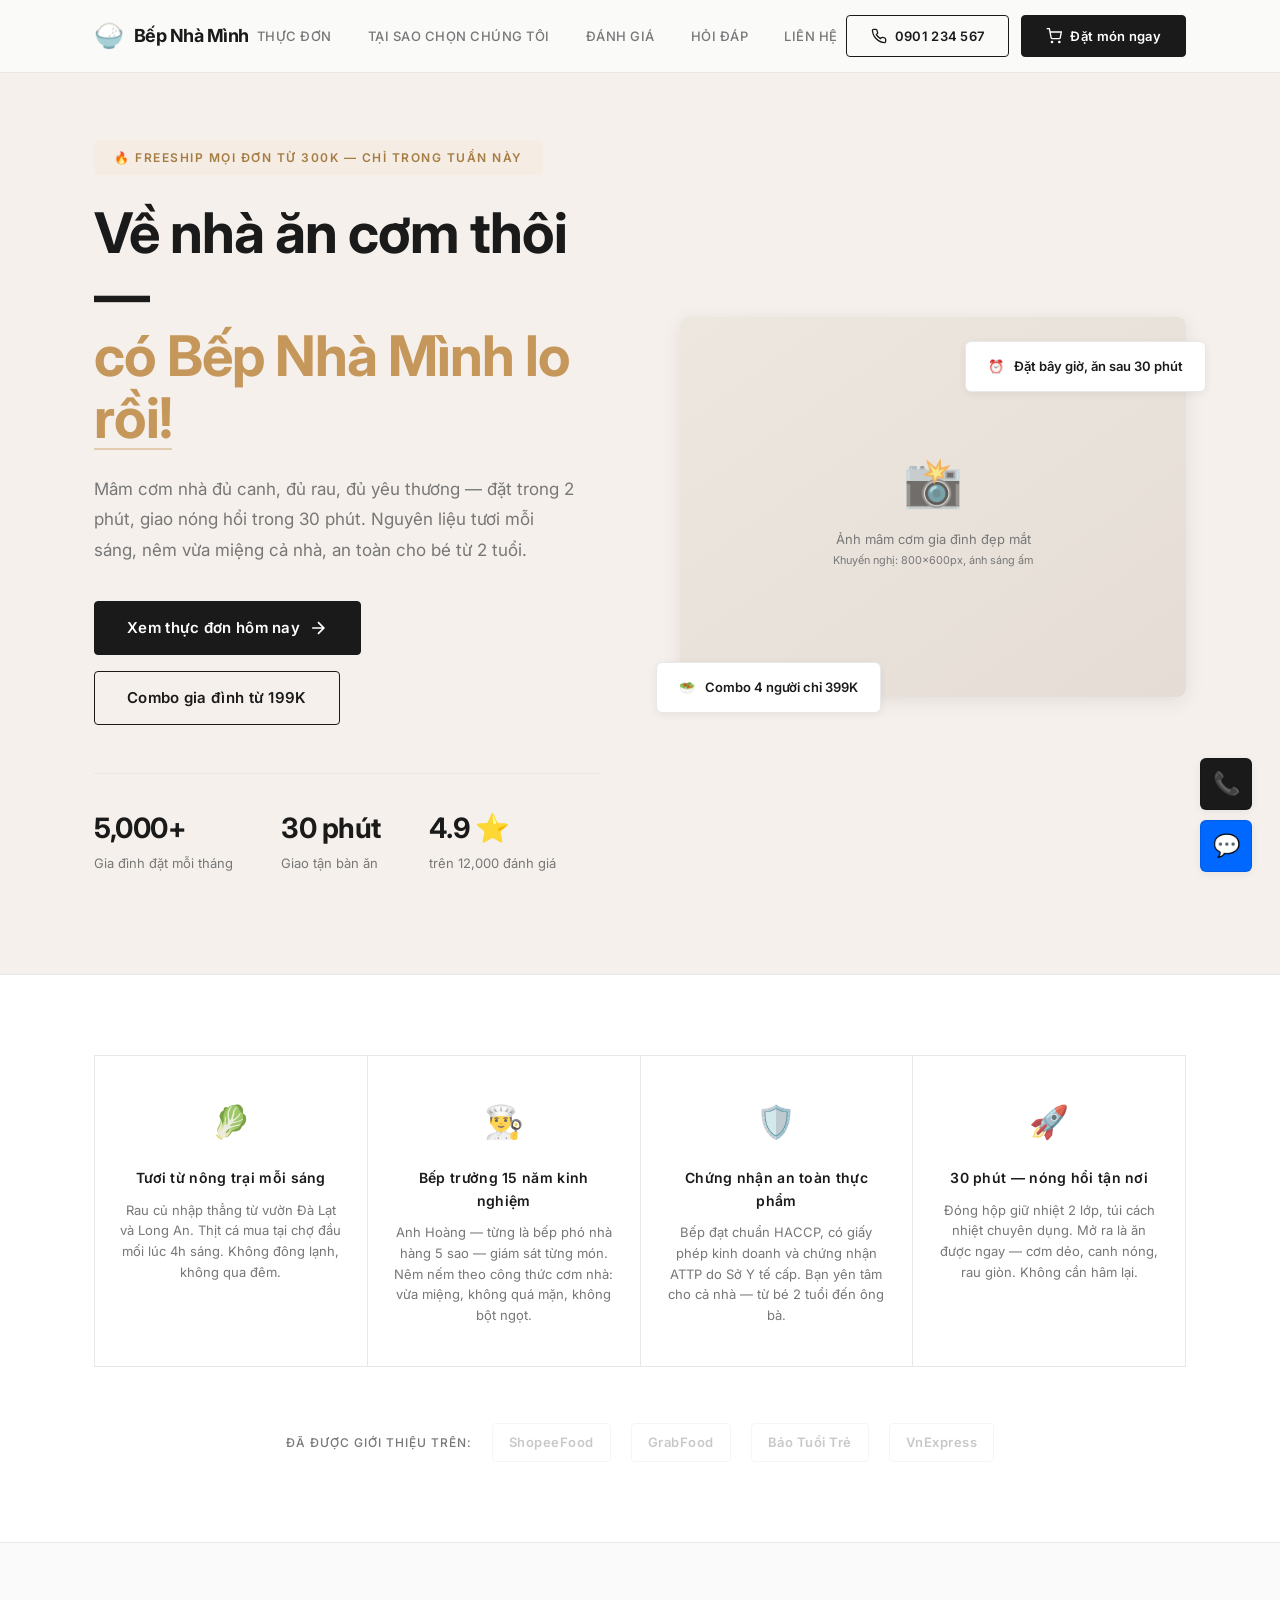
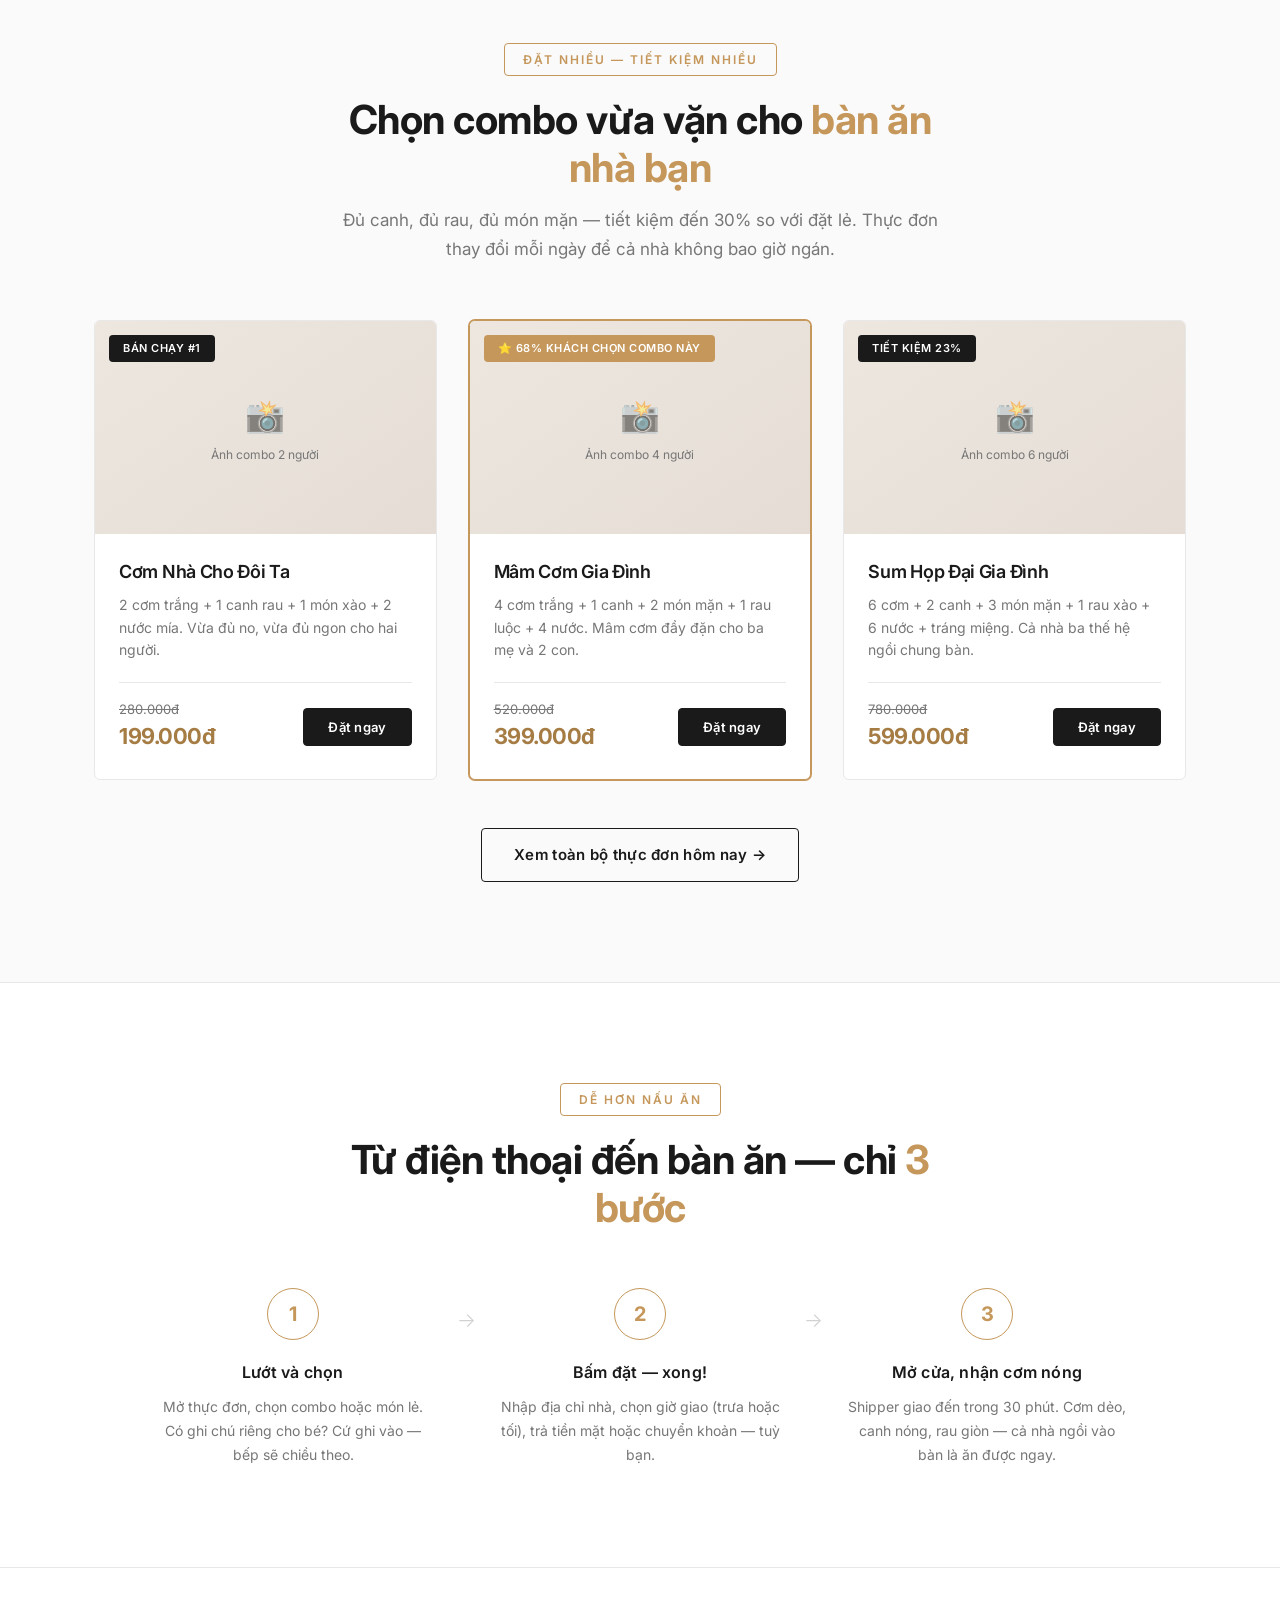
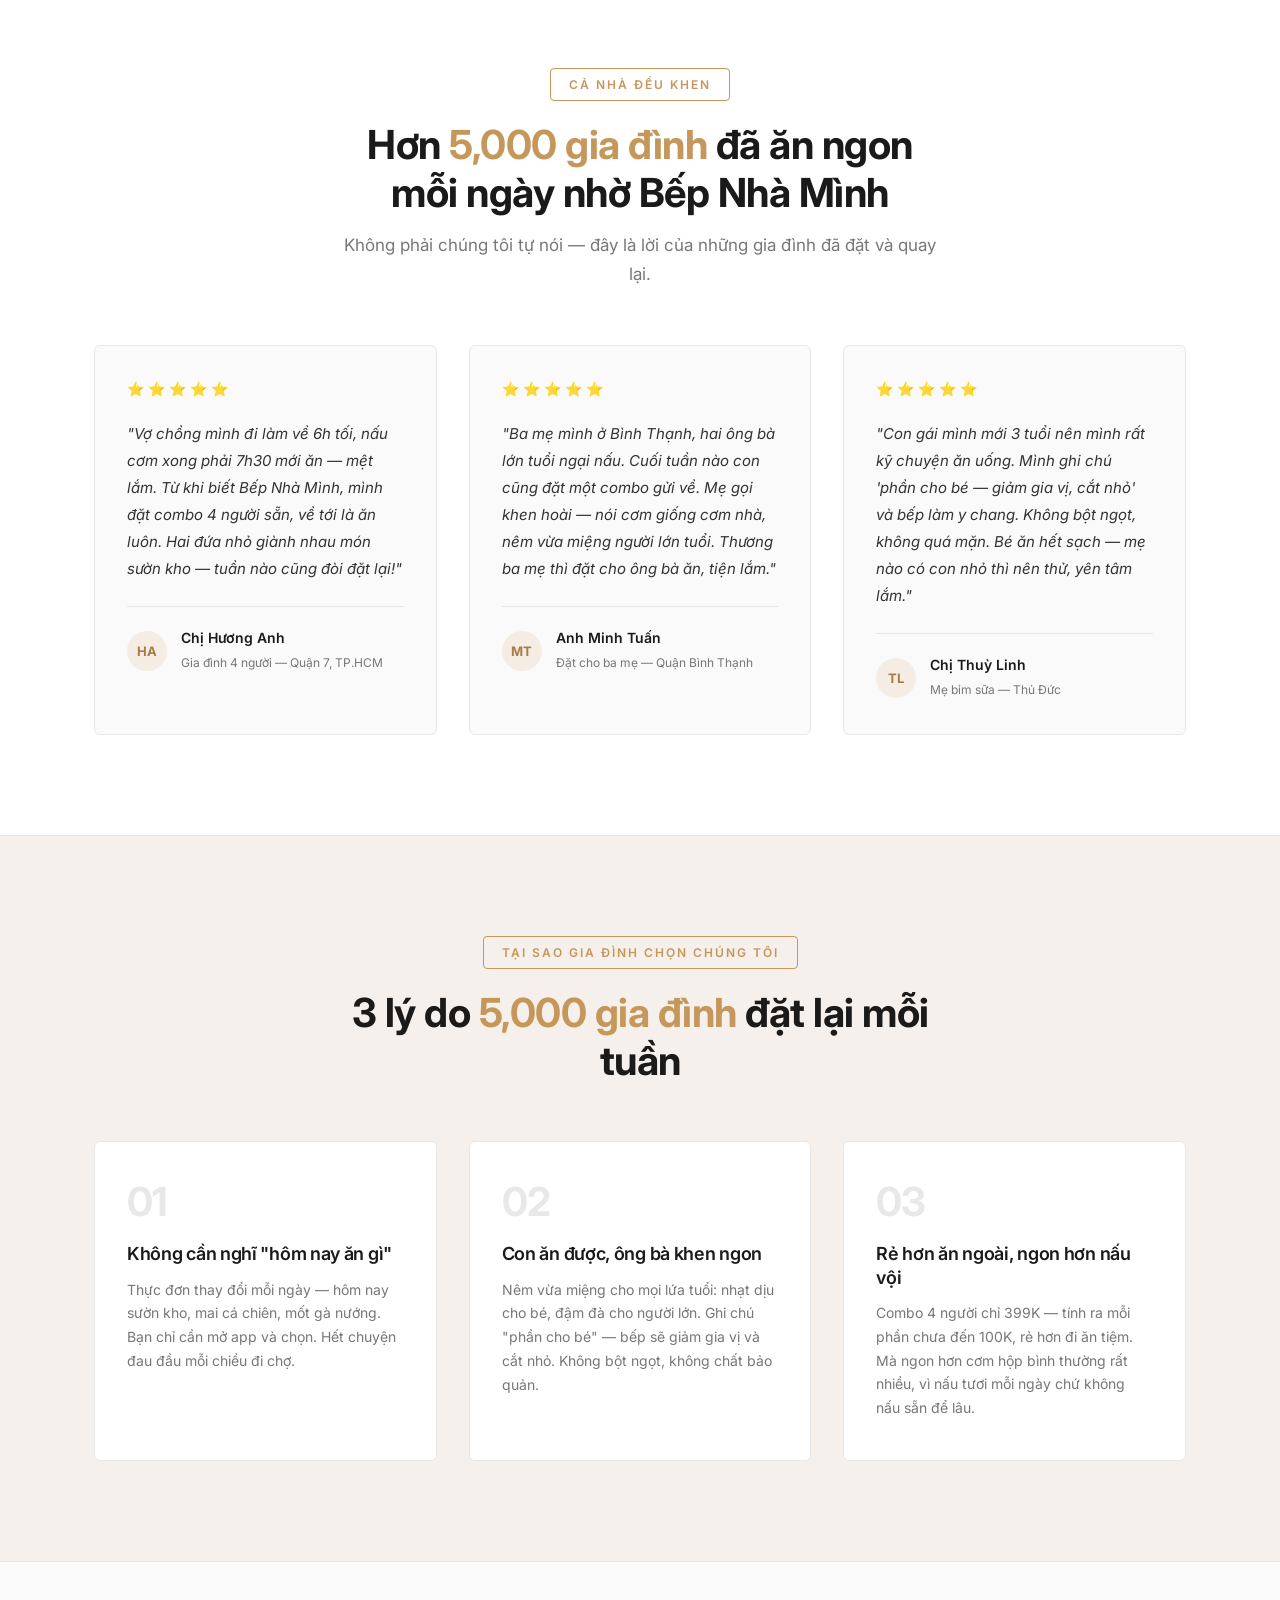
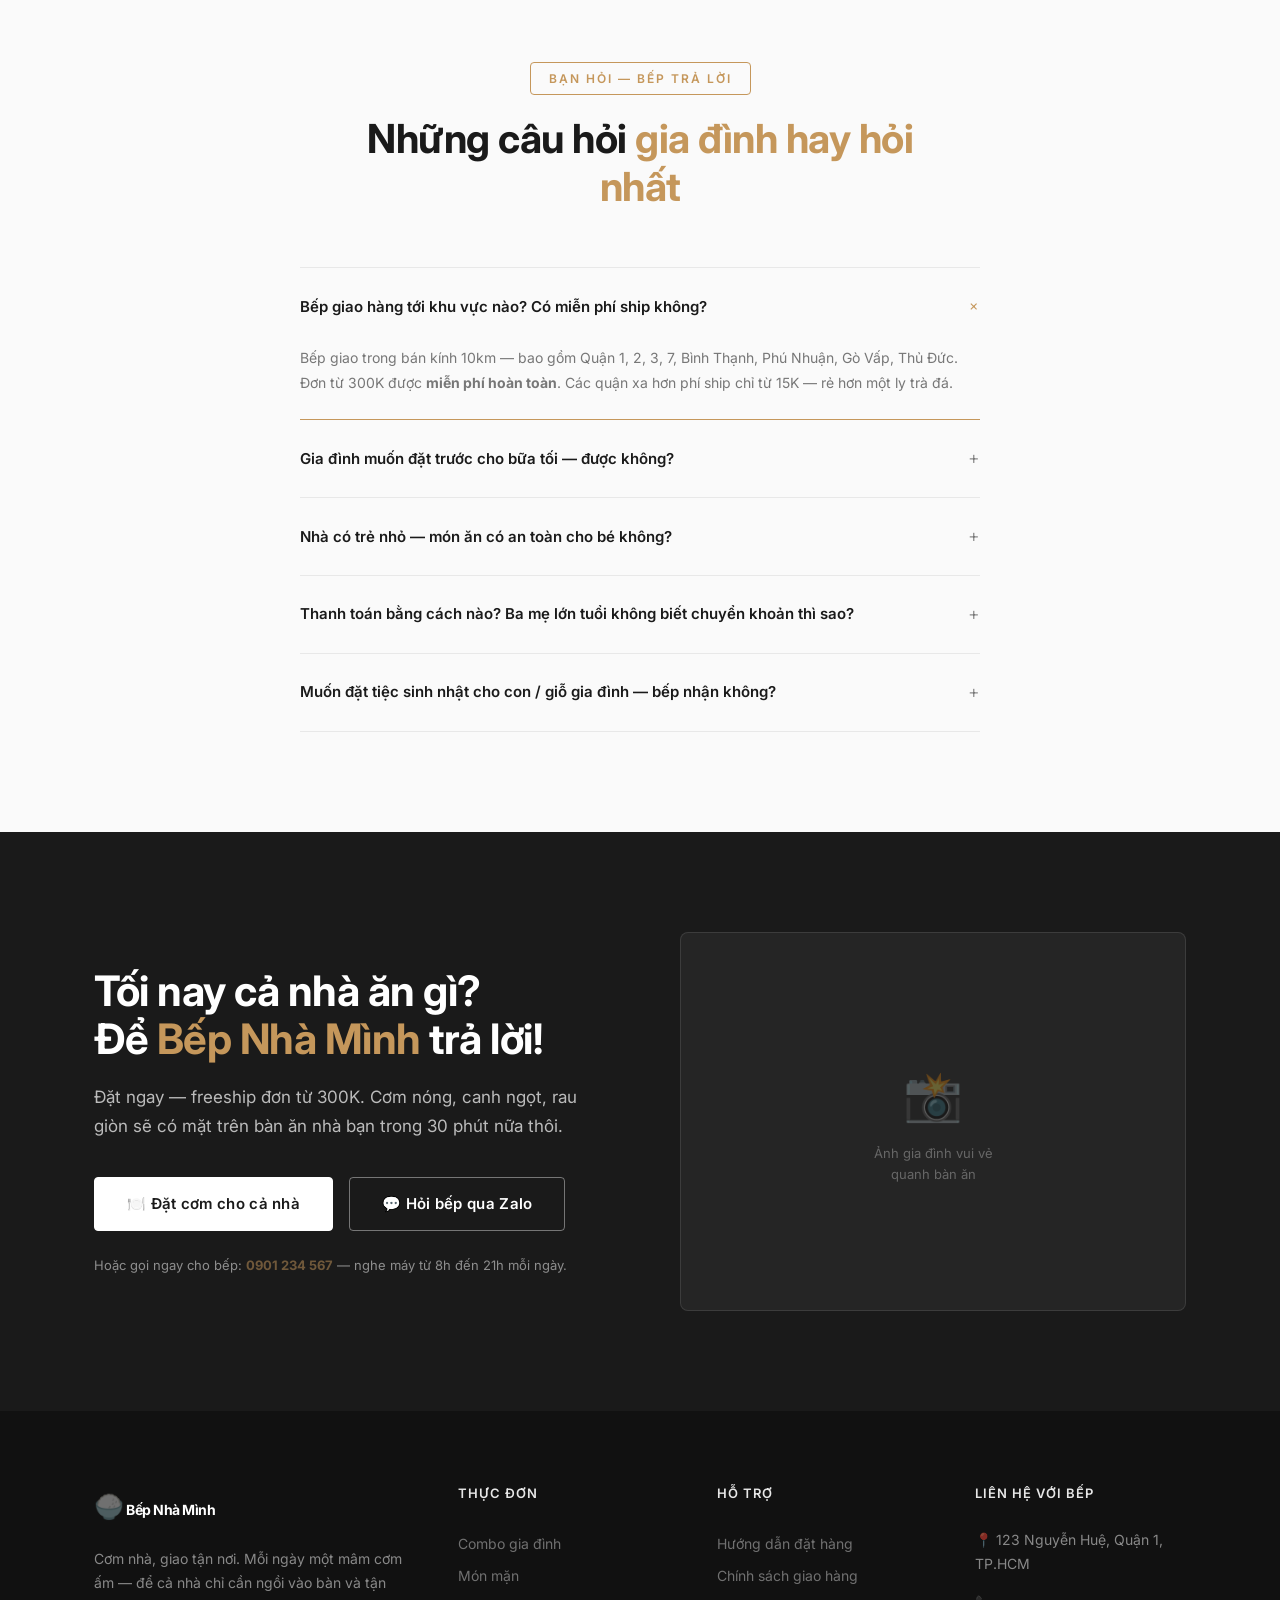
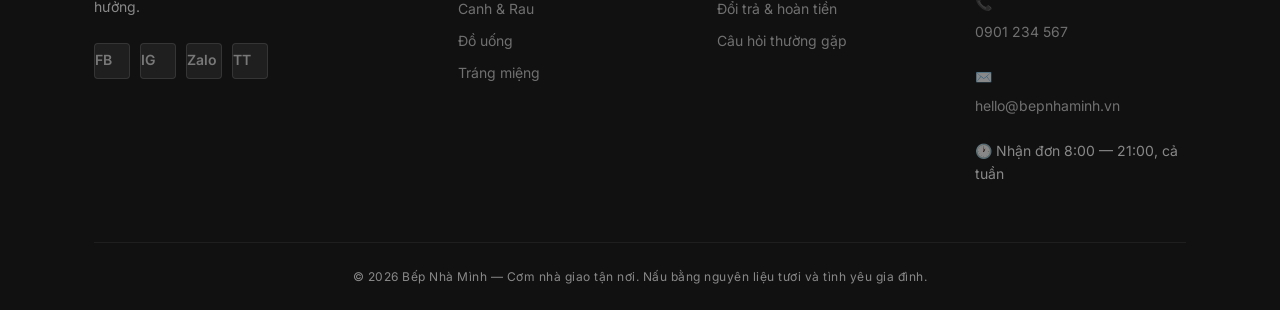
==== index.html @ 830a2b65 "Initial commit: Website Bếp Nhà Mình - Nhà hàng gia đình - Landing page (landing.html + landing.css)" ====
<!DOCTYPE html>
<html lang="vi">
<head>
    <meta charset="UTF-8">
    <meta name="viewport" content="width=device-width, initial-scale=1.0">
    <title>Bếp Nhà Mình — Cơm nhà, giao tận nơi. Ngon từ bếp, ấm đến bàn ăn.</title>
    <meta name="description" content="Đặt cơm gia đình online — giao nóng hổi trong 30 phút. Nguyên liệu tươi mỗi ngày, nêm vừa miệng, an toàn cho trẻ nhỏ. Combo gia đình từ 199K.">
    <link rel="preconnect" href="https://fonts.googleapis.com">
    <link rel="preconnect" href="https://fonts.gstatic.com" crossorigin>
    <link href="https://fonts.googleapis.com/css2?family=Inter:wght@300;400;500;600;700&display=swap" rel="stylesheet">
    <link rel="stylesheet" href="styles.css">
</head>
<body>

<!-- ========== HEADER ========== -->
<header class="header" id="header">
    <div class="container header__inner">
        <a href="#" class="logo">
            <span class="logo__icon">🍚</span>
            <span class="logo__text">Bếp Nhà Mình</span>
        </a>
        <nav class="nav" id="nav">
            <a href="#menu" class="nav__link">Thực đơn</a>
            <a href="#why-us" class="nav__link">Tại sao chọn chúng tôi</a>
            <a href="#reviews" class="nav__link">Đánh giá</a>
            <a href="#faq" class="nav__link">Hỏi đáp</a>
            <a href="#contact" class="nav__link">Liên hệ</a>
        </nav>
        <div class="header__actions">
            <a href="tel:0901234567" class="btn btn--outline btn--sm">
                <svg width="16" height="16" viewBox="0 0 24 24" fill="none" stroke="currentColor" stroke-width="2"><path d="M22 16.92v3a2 2 0 01-2.18 2 19.79 19.79 0 01-8.63-3.07 19.5 19.5 0 01-6-6 19.79 19.79 0 01-3.07-8.67A2 2 0 014.11 2h3a2 2 0 012 1.72c.127.96.361 1.903.7 2.81a2 2 0 01-.45 2.11L8.09 9.91a16 16 0 006 6l1.27-1.27a2 2 0 012.11-.45c.907.339 1.85.573 2.81.7A2 2 0 0122 16.92z"/></svg>
                0901 234 567
            </a>
            <a href="#order" class="btn btn--primary btn--sm">
                <svg width="16" height="16" viewBox="0 0 24 24" fill="none" stroke="currentColor" stroke-width="2"><circle cx="9" cy="21" r="1"/><circle cx="20" cy="21" r="1"/><path d="M1 1h4l2.68 13.39a2 2 0 002 1.61h9.72a2 2 0 002-1.61L23 6H6"/></svg>
                Đặt món ngay
            </a>
        </div>
        <button class="hamburger" id="hamburger" aria-label="Menu">
            <span></span><span></span><span></span>
        </button>
    </div>
</header>

<!-- ==========================================================
     PHẦN 1: HERO — TIÊU ĐỀ MẠNH + TIÊU ĐỀ PHỤ + CTA

     MỤC ĐÍCH: Gây ấn tượng trong 3 giây đầu tiên.
     Khách phải hiểu ngay: "Đây là gì? Cho ai? Tại sao nên quan tâm?"

     TIÊU ĐỀ CHÍNH: Chạm cảm xúc — gợi nhớ bữa cơm nhà, tình cảm gia đình.
     Không dùng từ chung chung như "chất lượng cao" hay "uy tín".

     TIÊU ĐỀ PHỤ: Giải thích ngắn gọn 3 lợi ích cốt lõi — nhanh, tươi, an toàn.
     Dùng con số cụ thể (2 phút, 30 phút) thay vì nói "nhanh chóng".

     NÚT CTA: Hành động rõ ràng, không mơ hồ. "Xem thực đơn hôm nay"
     thay vì "Tìm hiểu thêm". Nút phụ cho ai muốn tiết kiệm ngay.

     SOCIAL PROOF: 3 con số ấn tượng ngay dưới CTA — tạo tin tưởng
     ngay lập tức trước khi khách cuộn xuống.
     ========================================================== -->
<section class="hero" id="hero">
    <div class="container hero__inner">
        <div class="hero__content">

            <!-- Badge khuyến mãi — tạo urgency, thu hút mắt đầu tiên -->
            <span class="hero__badge">🔥 Freeship mọi đơn từ 300K — chỉ trong tuần này</span>

            <!-- TIÊU ĐỀ CHÍNH — Mạnh mẽ, cảm xúc, dễ nhớ -->
            <h1 class="hero__title">
                Về nhà ăn cơm thôi —<br>
                <span class="hero__highlight">có Bếp Nhà Mình lo rồi!</span>
            </h1>

            <!-- TIÊU ĐỀ PHỤ — Giải thích rõ: cho ai, lợi ích gì, nhanh cỡ nào -->
            <p class="hero__desc">
                Mâm cơm nhà đủ canh, đủ rau, đủ yêu thương — đặt trong 2 phút,
                giao nóng hổi trong 30 phút. Nguyên liệu tươi mỗi sáng,
                nêm vừa miệng cả nhà, an toàn cho bé từ 2 tuổi.
            </p>

            <!-- NÚT KÊU GỌI HÀNH ĐỘNG — Rõ ràng, cụ thể -->
            <div class="hero__actions">
                <a href="#menu" class="btn btn--primary btn--lg">
                    Xem thực đơn hôm nay
                    <svg width="20" height="20" viewBox="0 0 24 24" fill="none" stroke="currentColor" stroke-width="2"><path d="M5 12h14M12 5l7 7-7 7"/></svg>
                </a>
                <a href="#combo" class="btn btn--outline btn--lg">Combo gia đình từ 199K</a>
            </div>

            <!-- SOCIAL PROOF — Con số cụ thể tạo tin tưởng tức thì -->
            <div class="hero__stats">
                <div class="hero__stat">
                    <strong>5,000+</strong>
                    <span>Gia đình đặt mỗi tháng</span>
                </div>
                <div class="hero__stat">
                    <strong>30 phút</strong>
                    <span>Giao tận bàn ăn</span>
                </div>
                <div class="hero__stat">
                    <strong>4.9 ⭐</strong>
                    <span>trên 12,000 đánh giá</span>
                </div>
            </div>
        </div>
        <div class="hero__visual">
            <div class="hero__image-wrapper">
                <div class="hero__image-placeholder">
                    <span>📸</span>
                    <p>Ảnh mâm cơm gia đình đẹp mắt<br><small>Khuyến nghị: 800×600px, ánh sáng ấm</small></p>
                </div>
            </div>
            <div class="hero__float hero__float--1">
                <span>🥗</span> Combo 4 người chỉ 399K
            </div>
            <div class="hero__float hero__float--2">
                <span>⏰</span> Đặt bây giờ, ăn sau 30 phút
            </div>
        </div>
    </div>
</section>

<!-- ==========================================================
     PHẦN 2: UY TÍN — 4 LÝ DO TIN TƯỞNG

     MỤC ĐÍCH: Xoá bỏ lo ngại. Gia đình quan tâm nhất 4 điều:
     1) Có sạch không? (sức khoẻ con cái)
     2) Ai nấu? (tay nghề đầu bếp)
     3) Có giấy phép không? (pháp lý, chứng nhận)
     4) Giao có nhanh không? (tiện lợi thực tế)

     Mỗi điểm có: icon trực quan + tiêu đề 4-5 từ + mô tả 1 câu.
     Không dùng từ sáo rỗng ("hàng đầu", "tốt nhất").
     Thay bằng bằng chứng cụ thể ("từ nông trại", "15 năm", "HACCP").

     LOGO ĐỐI TÁC: Dù là placeholder, phần này rất quan trọng —
     cho thấy thương hiệu đã được xác nhận bởi bên thứ 3.
     ========================================================== -->
<section class="trust" id="why-us">
    <div class="container">
        <div class="trust__grid">
            <div class="trust__item">
                <div class="trust__icon">🥬</div>
                <h3>Tươi từ nông trại mỗi sáng</h3>
                <p>Rau củ nhập thẳng từ vườn Đà Lạt và Long An. Thịt cá mua tại chợ đầu mối lúc 4h sáng. Không đông lạnh, không qua đêm.</p>
            </div>
            <div class="trust__item">
                <div class="trust__icon">👨‍🍳</div>
                <h3>Bếp trưởng 15 năm kinh nghiệm</h3>
                <p>Anh Hoàng — từng là bếp phó nhà hàng 5 sao — giám sát từng món. Nêm nếm theo công thức cơm nhà: vừa miệng, không quá mặn, không bột ngọt.</p>
            </div>
            <div class="trust__item">
                <div class="trust__icon">🛡️</div>
                <h3>Chứng nhận an toàn thực phẩm</h3>
                <p>Bếp đạt chuẩn HACCP, có giấy phép kinh doanh và chứng nhận ATTP do Sở Y tế cấp. Bạn yên tâm cho cả nhà — từ bé 2 tuổi đến ông bà.</p>
            </div>
            <div class="trust__item">
                <div class="trust__icon">🚀</div>
                <h3>30 phút — nóng hổi tận nơi</h3>
                <p>Đóng hộp giữ nhiệt 2 lớp, túi cách nhiệt chuyên dụng. Mở ra là ăn được ngay — cơm dẻo, canh nóng, rau giòn. Không cần hâm lại.</p>
            </div>
        </div>
        <div class="trust__logos">
            <span class="trust__logo-label">Đã được giới thiệu trên:</span>
            <div class="trust__logo-list">
                <div class="trust__logo-item">ShopeeFood</div>
                <div class="trust__logo-item">GrabFood</div>
                <div class="trust__logo-item">Báo Tuổi Trẻ</div>
                <div class="trust__logo-item">VnExpress</div>
            </div>
        </div>
    </div>
</section>

<!-- ==========================================================
     PHẦN 3: DỊCH VỤ — COMBO GIA ĐÌNH NỔI BẬT

     MỤC ĐÍCH: Đây là phần bán hàng chính. Hiển thị 3 combo
     theo kích thước gia đình (2, 4, 6 người).

     CHIẾN THUẬT GIÁ:
     - Hiển thị giá gốc gạch ngang → giá sale → khách thấy tiết kiệm
     - Combo 4 người đánh dấu "Phổ biến nhất" + viền nổi bật → hiệu ứng
       anchoring, hướng khách chọn combo này (lợi nhuận tốt nhất)
     - Liệt kê rõ thành phần: "4 cơm + 1 canh + 2 món mặn + 1 rau"
       → khách biết mình nhận gì, không sợ bị ít

     NÚT "ĐẶT NGAY" trên mỗi card → giảm ma sát chuyển đổi
     ========================================================== -->
<section class="services" id="menu">
    <div class="container">
        <div class="section-header">
            <span class="section-tag">Đặt nhiều — tiết kiệm nhiều</span>
            <h2 class="section-title">Chọn combo vừa vặn cho <span class="text-accent">bàn ăn nhà bạn</span></h2>
            <p class="section-desc">Đủ canh, đủ rau, đủ món mặn — tiết kiệm đến 30% so với đặt lẻ. Thực đơn thay đổi mỗi ngày để cả nhà không bao giờ ngán.</p>
        </div>
        <div class="services__grid">

            <!-- COMBO 2 NGƯỜI — cho vợ chồng trẻ, cặp đôi -->
            <div class="service-card">
                <div class="service-card__badge">Bán chạy #1</div>
                <div class="service-card__image">
                    <span>📸</span>
                    <p>Ảnh combo 2 người</p>
                </div>
                <div class="service-card__body">
                    <h3>Cơm Nhà Cho Đôi Ta</h3>
                    <p>2 cơm trắng + 1 canh rau + 1 món xào + 2 nước mía. Vừa đủ no, vừa đủ ngon cho hai người.</p>
                    <div class="service-card__footer">
                        <div class="service-card__price">
                            <span class="price-old">280.000đ</span>
                            <span class="price-new">199.000đ</span>
                        </div>
                        <button class="btn btn--primary btn--sm">Đặt ngay</button>
                    </div>
                </div>
            </div>

            <!-- COMBO 4 NGƯỜI — sản phẩm chủ lực, featured -->
            <div class="service-card service-card--featured">
                <div class="service-card__badge service-card__badge--hot">⭐ 68% khách chọn combo này</div>
                <div class="service-card__image">
                    <span>📸</span>
                    <p>Ảnh combo 4 người</p>
                </div>
                <div class="service-card__body">
                    <h3>Mâm Cơm Gia Đình</h3>
                    <p>4 cơm trắng + 1 canh + 2 món mặn + 1 rau luộc + 4 nước. Mâm cơm đầy đặn cho ba mẹ và 2 con.</p>
                    <div class="service-card__footer">
                        <div class="service-card__price">
                            <span class="price-old">520.000đ</span>
                            <span class="price-new">399.000đ</span>
                        </div>
                        <button class="btn btn--primary btn--sm">Đặt ngay</button>
                    </div>
                </div>
            </div>

            <!-- COMBO 6 NGƯỜI — cho đại gia đình, sum họp -->
            <div class="service-card">
                <div class="service-card__badge">Tiết kiệm 23%</div>
                <div class="service-card__image">
                    <span>📸</span>
                    <p>Ảnh combo 6 người</p>
                </div>
                <div class="service-card__body">
                    <h3>Sum Họp Đại Gia Đình</h3>
                    <p>6 cơm + 2 canh + 3 món mặn + 1 rau xào + 6 nước + tráng miệng. Cả nhà ba thế hệ ngồi chung bàn.</p>
                    <div class="service-card__footer">
                        <div class="service-card__price">
                            <span class="price-old">780.000đ</span>
                            <span class="price-new">599.000đ</span>
                        </div>
                        <button class="btn btn--primary btn--sm">Đặt ngay</button>
                    </div>
                </div>
            </div>
        </div>
        <div class="services__cta">
            <a href="#" class="btn btn--outline btn--lg">Xem toàn bộ thực đơn hôm nay →</a>
        </div>
    </div>
</section>

<!-- ==========================================================
     PHẦN 4: QUY TRÌNH — 3 BƯỚC ĐẶT HÀNG

     MỤC ĐÍCH: Xoá rào cản "đặt online phức tạp lắm".
     Nhiều gia đình (đặc biệt ông bà) sợ đặt online.
     Phần này cho thấy chỉ cần 3 bước đơn giản.

     Ngôn ngữ đời thường: "Lướt và chọn", "Bấm đặt", "Mở cửa nhận".
     Không dùng thuật ngữ kỹ thuật.
     ========================================================== -->
<section class="process">
    <div class="container">
        <div class="section-header">
            <span class="section-tag">Dễ hơn nấu ăn</span>
            <h2 class="section-title">Từ điện thoại đến bàn ăn — chỉ <span class="text-accent">3 bước</span></h2>
        </div>
        <div class="process__grid">
            <div class="process__step">
                <div class="process__number">1</div>
                <h3>Lướt và chọn</h3>
                <p>Mở thực đơn, chọn combo hoặc món lẻ. Có ghi chú riêng cho bé? Cứ ghi vào — bếp sẽ chiều theo.</p>
            </div>
            <div class="process__arrow">→</div>
            <div class="process__step">
                <div class="process__number">2</div>
                <h3>Bấm đặt — xong!</h3>
                <p>Nhập địa chỉ nhà, chọn giờ giao (trưa hoặc tối), trả tiền mặt hoặc chuyển khoản — tuỳ bạn.</p>
            </div>
            <div class="process__arrow">→</div>
            <div class="process__step">
                <div class="process__number">3</div>
                <h3>Mở cửa, nhận cơm nóng</h3>
                <p>Shipper giao đến trong 30 phút. Cơm dẻo, canh nóng, rau giòn — cả nhà ngồi vào bàn là ăn được ngay.</p>
            </div>
        </div>
    </div>
</section>

<!-- ==========================================================
     PHẦN 5: ĐÁNH GIÁ KHÁCH HÀNG

     MỤC ĐÍCH: Bằng chứng xã hội — quan trọng bậc nhất với
     quyết định mua của gia đình Việt. "Người ta khen thì mình mới tin."

     3 REVIEW đại diện 3 KỊCH BẢN sử dụng khác nhau:
     1. Chị Hương Anh — mẹ bận rộn, đặt thường xuyên thay nấu cơm
        → Khách hàng mục tiêu #1, chứng minh sản phẩm đáng đặt lại
     2. Anh Minh Tuấn — con xa, đặt cơm gửi cho ba mẹ
        → Mở rộng use case: quà tặng gia đình, hiếu thảo
     3. Chị Thuỳ Linh — mẹ bỉm sữa, kỹ chuyện ăn cho con
        → Xoá lo ngại an toàn thực phẩm cho trẻ nhỏ

     Mỗi review ghi rõ: tên, mô tả ngắn, quận → tạo cảm giác
     người thật, gần gũi, cùng thành phố.
     ========================================================== -->
<section class="reviews" id="reviews">
    <div class="container">
        <div class="section-header">
            <span class="section-tag">Cả nhà đều khen</span>
            <h2 class="section-title">Hơn <span class="text-accent">5,000 gia đình</span> đã ăn ngon mỗi ngày nhờ Bếp Nhà Mình</h2>
            <p class="section-desc">Không phải chúng tôi tự nói — đây là lời của những gia đình đã đặt và quay lại.</p>
        </div>
        <div class="reviews__grid">

            <!-- Review 1: Mẹ bận rộn — đặt thường xuyên -->
            <div class="review-card">
                <div class="review-card__stars">⭐⭐⭐⭐⭐</div>
                <p class="review-card__text">
                    "Vợ chồng mình đi làm về 6h tối, nấu cơm xong phải 7h30 mới ăn — mệt lắm.
                    Từ khi biết Bếp Nhà Mình, mình đặt combo 4 người sẵn, về tới là ăn luôn.
                    Hai đứa nhỏ giành nhau món sườn kho — tuần nào cũng đòi đặt lại!"
                </p>
                <div class="review-card__author">
                    <div class="review-card__avatar">HA</div>
                    <div>
                        <strong>Chị Hương Anh</strong>
                        <span>Gia đình 4 người — Quận 7, TP.HCM</span>
                    </div>
                </div>
            </div>

            <!-- Review 2: Con xa — đặt cơm cho ba mẹ -->
            <div class="review-card">
                <div class="review-card__stars">⭐⭐⭐⭐⭐</div>
                <p class="review-card__text">
                    "Ba mẹ mình ở Bình Thạnh, hai ông bà lớn tuổi ngại nấu. Cuối tuần nào con cũng
                    đặt một combo gửi về. Mẹ gọi khen hoài — nói cơm giống cơm nhà,
                    nêm vừa miệng người lớn tuổi. Thương ba mẹ thì đặt cho ông bà ăn, tiện lắm."
                </p>
                <div class="review-card__author">
                    <div class="review-card__avatar">MT</div>
                    <div>
                        <strong>Anh Minh Tuấn</strong>
                        <span>Đặt cho ba mẹ — Quận Bình Thạnh</span>
                    </div>
                </div>
            </div>

            <!-- Review 3: Mẹ bỉm sữa — quan tâm an toàn cho bé -->
            <div class="review-card">
                <div class="review-card__stars">⭐⭐⭐⭐⭐</div>
                <p class="review-card__text">
                    "Con gái mình mới 3 tuổi nên mình rất kỹ chuyện ăn uống.
                    Mình ghi chú 'phần cho bé — giảm gia vị, cắt nhỏ' và bếp làm y chang.
                    Không bột ngọt, không quá mặn. Bé ăn hết sạch — mẹ nào có con nhỏ thì
                    nên thử, yên tâm lắm."
                </p>
                <div class="review-card__author">
                    <div class="review-card__avatar">TL</div>
                    <div>
                        <strong>Chị Thuỳ Linh</strong>
                        <span>Mẹ bỉm sữa — Thủ Đức</span>
                    </div>
                </div>
            </div>
        </div>
    </div>
</section>

<!-- ==========================================================
     PHẦN 6: 3 LỢI ÍCH CHÍNH — TỔNG KẾT GIÁ TRỊ

     MỤC ĐÍCH: Đến đây khách đã xem combo, đã đọc review.
     Phần này tổng kết lại 3 lý do chính nên đặt — dạng card lớn,
     dễ scan nhanh. Mỗi lợi ích trả lời 1 nỗi đau cụ thể:

     1. "Không phải nghĩ hôm nay ăn gì" → giải quyết stress chọn món
     2. "Con ăn được, ông bà khen ngon" → an toàn + vừa miệng mọi lứa tuổi
     3. "Rẻ hơn ăn ngoài, ngon hơn nấu vội" → so sánh giá trị
     ========================================================== -->
<section class="benefits" id="benefits">
    <div class="container">
        <div class="section-header">
            <span class="section-tag">Tại sao gia đình chọn chúng tôi</span>
            <h2 class="section-title">3 lý do <span class="text-accent">5,000 gia đình</span> đặt lại mỗi tuần</h2>
        </div>
        <div class="benefits__grid">
            <div class="benefit-card">
                <div class="benefit-card__number">01</div>
                <h3 class="benefit-card__title">Không cần nghĩ "hôm nay ăn gì"</h3>
                <p class="benefit-card__text">
                    Thực đơn thay đổi mỗi ngày — hôm nay sườn kho, mai cá chiên, mốt gà nướng.
                    Bạn chỉ cần mở app và chọn. Hết chuyện đau đầu mỗi chiều đi chợ.
                </p>
            </div>
            <div class="benefit-card">
                <div class="benefit-card__number">02</div>
                <h3 class="benefit-card__title">Con ăn được, ông bà khen ngon</h3>
                <p class="benefit-card__text">
                    Nêm vừa miệng cho mọi lứa tuổi: nhạt dịu cho bé, đậm đà cho người lớn.
                    Ghi chú "phần cho bé" — bếp sẽ giảm gia vị và cắt nhỏ. Không bột ngọt,
                    không chất bảo quản.
                </p>
            </div>
            <div class="benefit-card">
                <div class="benefit-card__number">03</div>
                <h3 class="benefit-card__title">Rẻ hơn ăn ngoài, ngon hơn nấu vội</h3>
                <p class="benefit-card__text">
                    Combo 4 người chỉ 399K — tính ra mỗi phần chưa đến 100K, rẻ hơn đi ăn tiệm.
                    Mà ngon hơn cơm hộp bình thường rất nhiều, vì nấu tươi mỗi ngày chứ không
                    nấu sẵn để lâu.
                </p>
            </div>
        </div>
    </div>
</section>

<!-- ==========================================================
     PHẦN 7: FAQ — CÂU HỎI THƯỜNG GẶP

     MỤC ĐÍCH: Xử lý phản đối cuối cùng trước khi khách bấm đặt.
     5 câu hỏi được chọn dựa trên nỗi lo thực tế của gia đình:

     1. "Giao ở đâu?" — rào cản #1, nếu không giao tới thì mất khách
     2. "Đặt trước được không?" — gia đình cần lên kế hoạch bữa ăn
     3. "An toàn cho trẻ nhỏ?" — mẹ hỏi nhiều nhất
     4. "Thanh toán sao?" — ông bà thích COD, vợ chồng trẻ thích MoMo
     5. "Đặt tiệc?" — mở rộng doanh thu: sinh nhật, giỗ, tân gia

     Trả lời ngắn gọn, thân thiện, có con số cụ thể.
     ========================================================== -->
<section class="faq" id="faq">
    <div class="container">
        <div class="section-header">
            <span class="section-tag">Bạn hỏi — Bếp trả lời</span>
            <h2 class="section-title">Những câu hỏi <span class="text-accent">gia đình hay hỏi nhất</span></h2>
        </div>
        <div class="faq__list">
            <details class="faq__item" open>
                <summary class="faq__question">
                    Bếp giao hàng tới khu vực nào? Có miễn phí ship không?
                    <span class="faq__icon">+</span>
                </summary>
                <div class="faq__answer">
                    <p>Bếp giao trong bán kính 10km — bao gồm Quận 1, 2, 3, 7, Bình Thạnh, Phú Nhuận, Gò Vấp, Thủ Đức. Đơn từ 300K được <strong>miễn phí hoàn toàn</strong>. Các quận xa hơn phí ship chỉ từ 15K — rẻ hơn một ly trà đá.</p>
                </div>
            </details>
            <details class="faq__item">
                <summary class="faq__question">
                    Gia đình muốn đặt trước cho bữa tối — được không?
                    <span class="faq__icon">+</span>
                </summary>
                <div class="faq__answer">
                    <p>Được luôn! Bạn chọn khung giờ muốn nhận: <strong>11h–13h</strong> cho bữa trưa, <strong>17h–19h</strong> cho bữa tối. Đặt trước 2 tiếng là bếp nấu đúng giờ, giao tươi nóng — không phải đồ nấu sẵn hâm lại.</p>
                </div>
            </details>
            <details class="faq__item">
                <summary class="faq__question">
                    Nhà có trẻ nhỏ — món ăn có an toàn cho bé không?
                    <span class="faq__icon">+</span>
                </summary>
                <div class="faq__answer">
                    <p>An toàn 100%! Bếp <strong>không dùng bột ngọt</strong>, nêm nhạt vừa phải. Khi đặt, bạn ghi chú "phần cho bé" — bếp sẽ giảm gia vị, cắt nhỏ thức ăn, tách riêng phần bé. Nhiều mẹ bỉm cho bé từ 2 tuổi ăn rồi và rất yên tâm.</p>
                </div>
            </details>
            <details class="faq__item">
                <summary class="faq__question">
                    Thanh toán bằng cách nào? Ba mẹ lớn tuổi không biết chuyển khoản thì sao?
                    <span class="faq__icon">+</span>
                </summary>
                <div class="faq__answer">
                    <p>Bếp hỗ trợ đủ kiểu: <strong>tiền mặt khi nhận</strong> (COD — ông bà thích cách này), chuyển khoản ngân hàng, ví MoMo, ZaloPay. Cách nào tiện thì dùng cách đó — không ép buộc gì cả.</p>
                </div>
            </details>
            <details class="faq__item">
                <summary class="faq__question">
                    Muốn đặt tiệc sinh nhật cho con / giỗ gia đình — bếp nhận không?
                    <span class="faq__icon">+</span>
                </summary>
                <div class="faq__answer">
                    <p>Nhận ạ! Bếp phục vụ tiệc gia đình từ <strong>10 người trở lên</strong> — sinh nhật, thôi nôi, giỗ, tân gia. Nhắn Zalo hoặc gọi hotline <strong>0901 234 567</strong> — bếp sẽ tư vấn menu riêng và báo giá trong 30 phút.</p>
                </div>
            </details>
        </div>
    </div>
</section>

<!-- ==========================================================
     PHẦN 8: CTA CUỐI TRANG — KÊU GỌI HÀNH ĐỘNG CUỐI CÙNG

     MỤC ĐÍCH: "Final push" — khách đã đọc hết trang, đã đủ thông tin.
     Đây là lúc đẩy họ hành động.

     CÔNG THỨC CTA HIỆU QUẢ:
     - Tiêu đề cảm xúc: gợi hình ảnh bữa tối sum vầy
     - Nhắc lại ưu đãi: freeship + 30 phút
     - 2 nút rõ ràng: Đặt món (cho người quyết) + Nhắn Zalo (cho người còn muốn hỏi)
     - Hotline: cho ai thích gọi trực tiếp (đặc biệt ông bà)

     Background gradient cam → tách biệt hẳn khỏi phần trên,
     thu hút mắt, tạo cảm giác "đây là bước cuối cùng, bấm đi!"
     ========================================================== -->
<section class="cta" id="order">
    <div class="container">
        <div class="cta__inner">
            <div class="cta__content">
                <h2 class="cta__title">Tối nay cả nhà ăn gì?<br>Để <span class="text-accent-light">Bếp Nhà Mình</span> trả lời!</h2>
                <p class="cta__desc">
                    Đặt ngay — freeship đơn từ 300K. Cơm nóng, canh ngọt, rau giòn
                    sẽ có mặt trên bàn ăn nhà bạn trong 30 phút nữa thôi.
                </p>
                <div class="cta__actions">
                    <a href="#menu" class="btn btn--white btn--lg">
                        🍽️ Đặt cơm cho cả nhà
                    </a>
                    <a href="https://zalo.me/0901234567" class="btn btn--outline-white btn--lg" target="_blank" rel="noopener">
                        💬 Hỏi bếp qua Zalo
                    </a>
                </div>
                <p class="cta__note">Hoặc gọi ngay cho bếp: <a href="tel:0901234567"><strong>0901 234 567</strong></a> — nghe máy từ 8h đến 21h mỗi ngày.</p>
            </div>
            <div class="cta__visual">
                <div class="cta__image-placeholder">
                    <span>📸</span>
                    <p>Ảnh gia đình vui vẻ<br>quanh bàn ăn</p>
                </div>
            </div>
        </div>
    </div>
</section>

<!-- ========== PHẦN KẾT — FOOTER ========== -->
<footer class="footer" id="contact">
    <div class="container">
        <div class="footer__grid">
            <div class="footer__col">
                <a href="#" class="logo logo--footer">
                    <span class="logo__icon">🍚</span>
                    <span class="logo__text">Bếp Nhà Mình</span>
                </a>
                <p>Cơm nhà, giao tận nơi. Mỗi ngày một mâm cơm ấm — để cả nhà chỉ cần ngồi vào bàn và tận hưởng.</p>
                <div class="footer__social">
                    <a href="#" aria-label="Facebook" class="footer__social-link">FB</a>
                    <a href="#" aria-label="Instagram" class="footer__social-link">IG</a>
                    <a href="#" aria-label="Zalo" class="footer__social-link">Zalo</a>
                    <a href="#" aria-label="TikTok" class="footer__social-link">TT</a>
                </div>
            </div>
            <div class="footer__col">
                <h4>Thực đơn</h4>
                <a href="#">Combo gia đình</a>
                <a href="#">Món mặn</a>
                <a href="#">Canh & Rau</a>
                <a href="#">Đồ uống</a>
                <a href="#">Tráng miệng</a>
            </div>
            <div class="footer__col">
                <h4>Hỗ trợ</h4>
                <a href="#">Hướng dẫn đặt hàng</a>
                <a href="#">Chính sách giao hàng</a>
                <a href="#">Đổi trả & hoàn tiền</a>
                <a href="#">Câu hỏi thường gặp</a>
            </div>
            <div class="footer__col">
                <h4>Liên hệ với Bếp</h4>
                <p>📍 123 Nguyễn Huệ, Quận 1, TP.HCM</p>
                <p>📞 <a href="tel:0901234567">0901 234 567</a></p>
                <p>✉️ <a href="mailto:hello@bepnhaminh.vn">hello@bepnhaminh.vn</a></p>
                <p>🕐 Nhận đơn 8:00 — 21:00, cả tuần</p>
            </div>
        </div>
        <div class="footer__bottom">
            <p>&copy; 2026 Bếp Nhà Mình — Cơm nhà giao tận nơi. Nấu bằng nguyên liệu tươi và tình yêu gia đình.</p>
        </div>
    </div>
</footer>

<!-- Floating CTA — luôn hiện trên mobile -->
<div class="floating-cta">
    <a href="tel:0901234567" class="floating-btn floating-btn--phone" aria-label="Gọi điện cho bếp">
        📞
    </a>
    <a href="https://zalo.me/0901234567" class="floating-btn floating-btn--zalo" target="_blank" rel="noopener" aria-label="Nhắn Zalo cho bếp">
        💬
    </a>
</div>

<script src="script.js"></script>
</body>
</html>
---- styles.css ----
/* ============================================
   BẾP NHÀ MÌNH — Tối giản & Sang trọng
   Palette: Đen #1A1A1A + Vàng đồng #C5975B
   Font: Inter (geometric, sạch)
   Buttons: Vuông nhẹ (4px radius), viền mảnh
   Spacing: Rộng rãi, nhiều whitespace
   ============================================ */

/* ===========================================
   DESIGN SYSTEM — HƯỚNG DẪN PHONG CÁCH
   ===========================================

   1. MÀU SẮC (Color Palette)
   ─────────────────────────────────────────
   Chính (Primary):   #1A1A1A — Đen sang, dùng cho tiêu đề, header, CTA mạnh
   Phụ (Secondary):   #C5975B — Vàng đồng, dùng cho accent, tag, highlight
   Nền chính:         #FAFAFA — Trắng xám nhẹ, sạch sẽ, dễ đọc
   Nền ấm:            #F5F0EB — Kem nhạt, dùng cho hero & section xen kẽ
   Nền section:       #FFFFFF — Trắng thuần, xen kẽ với nền ấm
   Text chính:        #333333 — Xám đậm, dễ đọc hơn đen tuyệt đối
   Text phụ:          #777777 — Xám trung, cho mô tả, caption
   Viền:              #E8E8E8 — Xám rất nhạt, đường kẻ tinh tế
   Vàng nhạt:         #F5EDE3 — Background cho badge/tag vàng đồng

   CÁCH PHỐI MÀU:
   - Nền luôn sáng → chữ tối → điểm nhấn vàng đồng
   - Không bao giờ dùng quá 3 màu trên 1 section
   - Vàng đồng chỉ dùng cho: tag, đường kẻ, hover, giá tiền, icon nhấn

   2. FONT CHỮ (Typography)
   ─────────────────────────────────────────
   Font chính: Inter — geometric sans-serif, sạch, hiện đại, hỗ trợ tiếng Việt tốt

   Cỡ chữ (theo vai trò):
   - Hero title:      clamp(36px → 56px) — font-weight 700, letter-spacing -1px
   - Section title:   clamp(28px → 40px) — font-weight 700, letter-spacing -0.5px
   - Card title:      18-20px — font-weight 600
   - Body text:       16-17px — font-weight 400, line-height 1.7
   - Small/Caption:   13-14px — font-weight 400-500
   - Tag/Badge:       12-13px — font-weight 600, uppercase, letter-spacing 1.5px

   QUY TẮC:
   - Tiêu đề: letter-spacing âm (kéo chữ gần nhau) → cảm giác sang
   - Tag/Badge: letter-spacing dương + uppercase → cảm giác cao cấp
   - Body text: line-height 1.7 → dễ đọc, thoáng
   - Không bao giờ dùng font-weight 800-900 (quá nặng cho style tối giản)

   3. KIỂU NÚT BẤM (Buttons)
   ─────────────────────────────────────────
   Border-radius: 4px — vuông nhẹ, không bo tròn (sang trọng, không trẻ con)
   Border: 1.5px solid — viền mảnh, thanh lịch
   Padding: 12px 28px (SM) | 16px 36px (LG) — rộng rãi, dễ bấm
   Transition: 0.4s — chậm hơn bình thường → cảm giác "nhẹ nhàng"

   Biến thể:
   - Primary (đen):      Nền đen #1A1A1A, chữ trắng → hover nền vàng đồng
   - Outline (viền đen):  Nền trong, viền đen → hover nền đen, chữ trắng
   - Gold (vàng đồng):   Nền vàng đồng, chữ trắng → hover đậm hơn
   - White (trắng):      Nền trắng, chữ đen → dùng trên nền tối

   QUY TẮC HOVER:
   - Không translateY (không nhảy lên) — tối giản = ít chuyển động
   - Chỉ đổi màu nền + nhẹ box-shadow → tinh tế

   4. KHOẢNG CÁCH (Spacing)
   ─────────────────────────────────────────
   Section padding: 100px (desktop) / 64px (mobile) — rộng rãi, thở
   Card padding:    32px — không chật
   Gap giữa cards:  32px
   Section header → content: 56px
   Container max:   1140px (hẹp hơn 1200px thông thường → tập trung hơn)

   QUY TẮC:
   - Khoảng trắng NHIỀU = sang trọng. Không sợ "trống"
   - Mỗi section là 1 "khung tranh" — có đủ không gian để thở
   - Giữa section dùng border-top mảnh (1px #E8E8E8) thay vì đổi nền

   5. CẢM GIÁC TỔNG THỂ (Overall Feel)
   ─────────────────────────────────────────
   - Sạch sẽ: ít màu, nhiều trắng, đường kẻ mảnh
   - Sang trọng: vàng đồng, letter-spacing, uppercase tags
   - Tin cậy: typography đều đặn, consistent spacing
   - Tối giản: không gradient sặc sỡ, không shadow nặng, ít animation
   - Hiện đại: Inter font, geometric shapes, subtle hover effects

   TRÁNH:
   ✗ Gradient nhiều màu
   ✗ Shadow đậm/lan rộng
   ✗ Bo tròn lớn (border-radius > 8px)
   ✗ Nhiều animation/bounce
   ✗ Màu neon hoặc quá bão hoà

   =========================================== */

/* ---------- CSS Variables ---------- */
:root {
    --color-primary: #1A1A1A;
    --color-primary-hover: #000000;
    --color-gold: #C5975B;
    --color-gold-dark: #A67C45;
    --color-gold-light: #F5EDE3;
    --color-dark: #1A1A1A;
    --color-text: #333333;
    --color-text-light: #777777;
    --color-bg: #FAFAFA;
    --color-bg-warm: #F5F0EB;
    --color-bg-white: #FFFFFF;
    --color-border: #E8E8E8;
    --color-border-dark: #D0D0D0;

    --shadow-sm: 0 1px 2px rgba(0,0,0,0.04);
    --shadow-md: 0 2px 8px rgba(0,0,0,0.06);
    --shadow-lg: 0 4px 20px rgba(0,0,0,0.08);
    --shadow-card: 0 1px 4px rgba(0,0,0,0.04);

    --radius-sm: 4px;
    --radius-md: 6px;
    --radius-lg: 8px;
    --radius-full: 999px;

    --font: 'Inter', -apple-system, 'Segoe UI', sans-serif;
    --transition: 0.4s cubic-bezier(0.25, 0.1, 0.25, 1);

    --space-section: 100px;
    --space-header: 56px;
}

/* ---------- Reset & Base ---------- */
*,
*::before,
*::after {
    margin: 0;
    padding: 0;
    box-sizing: border-box;
}

html {
    scroll-behavior: smooth;
    scroll-padding-top: 80px;
}

body {
    font-family: var(--font);
    font-size: 16px;
    line-height: 1.6;
    color: var(--color-text);
    background: var(--color-bg);
    -webkit-font-smoothing: antialiased;
    -moz-osx-font-smoothing: grayscale;
}

a {
    text-decoration: none;
    color: inherit;
    transition: var(--transition);
}

img {
    max-width: 100%;
    display: block;
}

.container {
    max-width: 1140px;
    margin: 0 auto;
    padding: 0 24px;
}

/* ---------- Section Header ---------- */
.section-header {
    text-align: center;
    max-width: 600px;
    margin: 0 auto var(--space-header);
}

.section-tag {
    display: inline-block;
    font-size: 12px;
    font-weight: 600;
    letter-spacing: 2px;
    text-transform: uppercase;
    color: var(--color-gold);
    border: 1.5px solid var(--color-gold);
    padding: 6px 18px;
    border-radius: var(--radius-sm);
    margin-bottom: 20px;
}

.section-title {
    font-size: clamp(28px, 4vw, 40px);
    font-weight: 700;
    color: var(--color-dark);
    line-height: 1.2;
    letter-spacing: -0.5px;
    margin-bottom: 14px;
}

.section-desc {
    font-size: 17px;
    color: var(--color-text-light);
    line-height: 1.7;
}

.text-accent {
    color: var(--color-gold);
}

.text-accent-light {
    color: var(--color-gold);
}

/* ---------- Buttons ---------- */
.btn {
    display: inline-flex;
    align-items: center;
    gap: 8px;
    font-family: var(--font);
    font-weight: 600;
    font-size: 14px;
    letter-spacing: 0.3px;
    border: 1.5px solid transparent;
    border-radius: var(--radius-sm);
    cursor: pointer;
    transition: var(--transition);
    white-space: nowrap;
}

.btn--sm {
    font-size: 13px;
    padding: 10px 24px;
}

.btn--lg {
    font-size: 15px;
    padding: 14px 32px;
}

.btn--primary {
    background: var(--color-primary);
    color: #fff;
    border-color: var(--color-primary);
}
.btn--primary:hover {
    background: var(--color-gold);
    border-color: var(--color-gold);
}

.btn--outline {
    background: transparent;
    color: var(--color-dark);
    border-color: var(--color-dark);
}
.btn--outline:hover {
    background: var(--color-dark);
    color: #fff;
}

.btn--gold {
    background: var(--color-gold);
    color: #fff;
    border-color: var(--color-gold);
}
.btn--gold:hover {
    background: var(--color-gold-dark);
    border-color: var(--color-gold-dark);
}

.btn--white {
    background: #fff;
    color: var(--color-dark);
    border-color: #fff;
}
.btn--white:hover {
    background: var(--color-gold-light);
    border-color: var(--color-gold-light);
}

.btn--outline-white {
    background: transparent;
    color: #fff;
    border-color: rgba(255,255,255,0.4);
}
.btn--outline-white:hover {
    background: rgba(255,255,255,0.1);
    border-color: rgba(255,255,255,0.8);
}

/* ============================================
   HEADER
   ============================================ */
.header {
    position: fixed;
    top: 0;
    left: 0;
    right: 0;
    z-index: 1000;
    background: rgba(250,250,250,0.95);
    backdrop-filter: blur(16px);
    border-bottom: 1px solid var(--color-border);
    transition: var(--transition);
}

.header.scrolled {
    box-shadow: var(--shadow-sm);
}

.header__inner {
    display: flex;
    align-items: center;
    justify-content: space-between;
    height: 72px;
}

.logo {
    display: flex;
    align-items: center;
    gap: 10px;
    font-size: 18px;
    font-weight: 700;
    color: var(--color-dark);
    letter-spacing: -0.5px;
}

.logo__icon {
    font-size: 24px;
}

.nav {
    display: flex;
    align-items: center;
    gap: 36px;
}

.nav__link {
    font-size: 13px;
    font-weight: 500;
    color: var(--color-text-light);
    letter-spacing: 0.5px;
    text-transform: uppercase;
    position: relative;
}
.nav__link:hover {
    color: var(--color-dark);
}
.nav__link::after {
    content: '';
    position: absolute;
    bottom: -4px;
    left: 0;
    width: 0;
    height: 1px;
    background: var(--color-gold);
    transition: var(--transition);
}
.nav__link:hover::after {
    width: 100%;
}

.header__actions {
    display: flex;
    align-items: center;
    gap: 12px;
}

.hamburger {
    display: none;
    flex-direction: column;
    gap: 6px;
    background: none;
    border: none;
    cursor: pointer;
    padding: 4px;
}
.hamburger span {
    display: block;
    width: 22px;
    height: 1.5px;
    background: var(--color-dark);
    transition: var(--transition);
}

/* ============================================
   HERO
   ============================================ */
.hero {
    padding: 140px 0 var(--space-section);
    background: var(--color-bg-warm);
    overflow: hidden;
}

.hero__inner {
    display: grid;
    grid-template-columns: 1fr 1fr;
    gap: 80px;
    align-items: center;
}

.hero__badge {
    display: inline-block;
    font-size: 12px;
    font-weight: 600;
    letter-spacing: 1.5px;
    text-transform: uppercase;
    color: var(--color-gold-dark);
    background: var(--color-gold-light);
    padding: 8px 20px;
    border-radius: var(--radius-sm);
    margin-bottom: 28px;
    animation: none;
}

.hero__title {
    font-size: clamp(36px, 5vw, 56px);
    font-weight: 700;
    color: var(--color-dark);
    line-height: 1.1;
    letter-spacing: -1px;
    margin-bottom: 24px;
}

.hero__highlight {
    color: var(--color-gold);
    position: relative;
}
.hero__highlight::after {
    content: '';
    position: absolute;
    bottom: 2px;
    left: 0;
    width: 100%;
    height: 2px;
    background: var(--color-gold);
    opacity: 0.4;
}

.hero__desc {
    font-size: 17px;
    color: var(--color-text-light);
    line-height: 1.8;
    margin-bottom: 36px;
    max-width: 480px;
}

.hero__actions {
    display: flex;
    gap: 16px;
    margin-bottom: 48px;
    flex-wrap: wrap;
}

.hero__stats {
    display: flex;
    gap: 48px;
    padding-top: 32px;
    border-top: 1px solid var(--color-border);
}

.hero__stat {
    display: flex;
    flex-direction: column;
}

.hero__stat strong {
    font-size: 28px;
    font-weight: 700;
    color: var(--color-dark);
    letter-spacing: -0.5px;
}

.hero__stat span {
    font-size: 13px;
    color: var(--color-text-light);
    margin-top: 2px;
}

.hero__visual {
    position: relative;
}

.hero__image-wrapper {
    border-radius: var(--radius-lg);
    overflow: hidden;
    box-shadow: var(--shadow-lg);
}

.hero__image-placeholder,
.cta__image-placeholder {
    background: linear-gradient(145deg, #EDE7E0, #E5DDD5);
    aspect-ratio: 4/3;
    display: flex;
    flex-direction: column;
    align-items: center;
    justify-content: center;
    gap: 8px;
    border-radius: var(--radius-lg);
}
.hero__image-placeholder span,
.cta__image-placeholder span {
    font-size: 48px;
    opacity: 0.6;
}
.hero__image-placeholder p,
.cta__image-placeholder p {
    font-size: 13px;
    color: var(--color-text-light);
    text-align: center;
}

.hero__float {
    position: absolute;
    background: #fff;
    padding: 14px 22px;
    border-radius: var(--radius-md);
    box-shadow: var(--shadow-md);
    font-size: 13px;
    font-weight: 600;
    display: flex;
    align-items: center;
    gap: 10px;
    color: var(--color-dark);
    border: 1px solid var(--color-border);
    animation: float 4s ease-in-out infinite;
}

.hero__float--1 {
    bottom: -16px;
    left: -24px;
}

.hero__float--2 {
    top: 24px;
    right: -20px;
    animation-delay: 2s;
}

@keyframes float {
    0%, 100% { transform: translateY(0); }
    50% { transform: translateY(-6px); }
}

/* ============================================
   TRUST
   ============================================ */
.trust {
    padding: 80px 0;
    background: var(--color-bg-white);
    border-top: 1px solid var(--color-border);
}

.trust__grid {
    display: grid;
    grid-template-columns: repeat(4, 1fr);
    gap: 1px;
    background: var(--color-border);
    margin-bottom: 56px;
    border: 1px solid var(--color-border);
}

.trust__item {
    text-align: center;
    padding: 40px 24px;
    background: var(--color-bg-white);
    transition: var(--transition);
}
.trust__item:hover {
    background: var(--color-bg-warm);
}

.trust__icon {
    font-size: 32px;
    margin-bottom: 20px;
    opacity: 0.8;
}

.trust__item h3 {
    font-size: 14px;
    font-weight: 600;
    color: var(--color-dark);
    margin-bottom: 10px;
    letter-spacing: 0.3px;
}

.trust__item p {
    font-size: 13px;
    color: var(--color-text-light);
    line-height: 1.6;
}

.trust__logos {
    display: flex;
    align-items: center;
    justify-content: center;
    gap: 20px;
    flex-wrap: wrap;
}

.trust__logo-label {
    font-size: 12px;
    color: var(--color-text-light);
    font-weight: 500;
    text-transform: uppercase;
    letter-spacing: 1px;
}

.trust__logo-list {
    display: flex;
    gap: 20px;
    align-items: center;
}

.trust__logo-item {
    font-size: 13px;
    font-weight: 600;
    color: var(--color-text-light);
    opacity: 0.4;
    padding: 8px 16px;
    border: 1px solid var(--color-border);
    border-radius: var(--radius-sm);
    letter-spacing: 0.5px;
}

/* ============================================
   SERVICES / COMBO
   ============================================ */
.services {
    padding: var(--space-section) 0;
    background: var(--color-bg);
    border-top: 1px solid var(--color-border);
}

.services__grid {
    display: grid;
    grid-template-columns: repeat(3, 1fr);
    gap: 32px;
    margin-bottom: 48px;
}

.service-card {
    background: var(--color-bg-white);
    border-radius: var(--radius-md);
    overflow: hidden;
    border: 1px solid var(--color-border);
    position: relative;
    transition: var(--transition);
}
.service-card:hover {
    border-color: var(--color-border-dark);
    box-shadow: var(--shadow-md);
}

.service-card--featured {
    border-color: var(--color-gold);
    box-shadow: 0 0 0 1px var(--color-gold);
}

.service-card__badge {
    position: absolute;
    top: 14px;
    left: 14px;
    background: var(--color-dark);
    color: #fff;
    font-size: 11px;
    font-weight: 600;
    padding: 5px 14px;
    border-radius: var(--radius-sm);
    z-index: 2;
    letter-spacing: 0.5px;
    text-transform: uppercase;
}

.service-card__badge--hot {
    background: var(--color-gold);
}

.service-card__image {
    aspect-ratio: 16/10;
    background: linear-gradient(145deg, #EDE7E0, #E5DDD5);
    display: flex;
    flex-direction: column;
    align-items: center;
    justify-content: center;
    gap: 4px;
}
.service-card__image span {
    font-size: 32px;
    opacity: 0.5;
}
.service-card__image p {
    font-size: 12px;
    color: var(--color-text-light);
}

.service-card__body {
    padding: 24px;
}

.service-card__body h3 {
    font-size: 18px;
    font-weight: 600;
    color: var(--color-dark);
    margin-bottom: 8px;
    letter-spacing: -0.3px;
}

.service-card__body p {
    font-size: 14px;
    color: var(--color-text-light);
    margin-bottom: 20px;
    line-height: 1.6;
}

.service-card__footer {
    display: flex;
    align-items: center;
    justify-content: space-between;
    padding-top: 16px;
    border-top: 1px solid var(--color-border);
}

.service-card__price {
    display: flex;
    flex-direction: column;
}

.price-old {
    font-size: 13px;
    color: var(--color-text-light);
    text-decoration: line-through;
}

.price-new {
    font-size: 22px;
    font-weight: 700;
    color: var(--color-gold-dark);
    letter-spacing: -0.5px;
}

.services__cta {
    text-align: center;
}

/* ============================================
   PROCESS
   ============================================ */
.process {
    padding: var(--space-section) 0;
    background: var(--color-bg-white);
    border-top: 1px solid var(--color-border);
}

.process__grid {
    display: flex;
    align-items: flex-start;
    justify-content: center;
    gap: 24px;
}

.process__step {
    text-align: center;
    flex: 1;
    max-width: 280px;
}

.process__number {
    width: 52px;
    height: 52px;
    border-radius: 50%;
    background: transparent;
    border: 1.5px solid var(--color-gold);
    color: var(--color-gold);
    font-size: 20px;
    font-weight: 700;
    display: flex;
    align-items: center;
    justify-content: center;
    margin: 0 auto 20px;
}

.process__step h3 {
    font-size: 16px;
    font-weight: 600;
    color: var(--color-dark);
    margin-bottom: 10px;
    letter-spacing: 0.2px;
}

.process__step p {
    font-size: 14px;
    color: var(--color-text-light);
    line-height: 1.7;
}

.process__arrow {
    font-size: 20px;
    color: var(--color-border-dark);
    margin-top: 16px;
    font-weight: 300;
}

/* ============================================
   BENEFITS
   ============================================ */
.benefits {
    padding: var(--space-section) 0;
    background: var(--color-bg-warm);
    border-top: 1px solid var(--color-border);
}

.benefits__grid {
    display: grid;
    grid-template-columns: repeat(3, 1fr);
    gap: 32px;
}

.benefit-card {
    background: var(--color-bg-white);
    border-radius: var(--radius-md);
    padding: 40px 32px;
    border: 1px solid var(--color-border);
    position: relative;
    transition: var(--transition);
}

.benefit-card:hover {
    border-color: var(--color-gold);
    box-shadow: var(--shadow-md);
}

.benefit-card__number {
    font-size: 40px;
    font-weight: 700;
    color: var(--color-border);
    line-height: 1;
    margin-bottom: 20px;
    letter-spacing: -1px;
}

.benefit-card:hover .benefit-card__number {
    color: var(--color-gold);
    transition: var(--transition);
}

.benefit-card__title {
    font-size: 18px;
    font-weight: 600;
    color: var(--color-dark);
    margin-bottom: 12px;
    line-height: 1.3;
    letter-spacing: -0.3px;
}

.benefit-card__text {
    font-size: 14px;
    color: var(--color-text-light);
    line-height: 1.7;
}

/* ============================================
   REVIEWS
   ============================================ */
.reviews {
    padding: var(--space-section) 0;
    background: var(--color-bg-white);
    border-top: 1px solid var(--color-border);
}

.reviews__grid {
    display: grid;
    grid-template-columns: repeat(3, 1fr);
    gap: 32px;
}

.review-card {
    background: var(--color-bg);
    border-radius: var(--radius-md);
    padding: 32px;
    border: 1px solid var(--color-border);
    transition: var(--transition);
}
.review-card:hover {
    border-color: var(--color-border-dark);
    box-shadow: var(--shadow-sm);
}

.review-card__stars {
    font-size: 14px;
    margin-bottom: 20px;
    letter-spacing: 4px;
}

.review-card__text {
    font-size: 15px;
    color: var(--color-text);
    line-height: 1.8;
    margin-bottom: 24px;
    font-style: italic;
}

.review-card__author {
    display: flex;
    align-items: center;
    gap: 14px;
    padding-top: 20px;
    border-top: 1px solid var(--color-border);
}

.review-card__avatar {
    width: 40px;
    height: 40px;
    border-radius: 50%;
    background: var(--color-gold-light);
    color: var(--color-gold-dark);
    font-size: 13px;
    font-weight: 700;
    display: flex;
    align-items: center;
    justify-content: center;
    letter-spacing: 0.5px;
}

.review-card__author strong {
    display: block;
    font-size: 14px;
    font-weight: 600;
    color: var(--color-dark);
}

.review-card__author span {
    font-size: 12px;
    color: var(--color-text-light);
}

/* ============================================
   FAQ
   ============================================ */
.faq {
    padding: var(--space-section) 0;
    background: var(--color-bg);
    border-top: 1px solid var(--color-border);
}

.faq__list {
    max-width: 680px;
    margin: 0 auto;
}

.faq__item {
    border-bottom: 1px solid var(--color-border);
    transition: var(--transition);
}

.faq__item:first-child {
    border-top: 1px solid var(--color-border);
}

.faq__item[open] {
    border-bottom-color: var(--color-gold);
}

.faq__question {
    display: flex;
    align-items: center;
    justify-content: space-between;
    padding: 24px 0;
    font-size: 15px;
    font-weight: 600;
    color: var(--color-dark);
    cursor: pointer;
    list-style: none;
    transition: var(--transition);
    gap: 16px;
}
.faq__question::-webkit-details-marker {
    display: none;
}
.faq__question:hover {
    color: var(--color-gold-dark);
}

.faq__icon {
    font-size: 18px;
    font-weight: 300;
    color: var(--color-text-light);
    transition: var(--transition);
    flex-shrink: 0;
}

.faq__item[open] .faq__icon {
    transform: rotate(45deg);
    color: var(--color-gold);
}

.faq__answer {
    padding: 0 0 24px;
}

.faq__answer p {
    font-size: 14px;
    color: var(--color-text-light);
    line-height: 1.8;
}

/* ============================================
   CTA
   ============================================ */
.cta {
    padding: var(--space-section) 0;
    background: var(--color-dark);
    color: #fff;
}

.cta__inner {
    display: grid;
    grid-template-columns: 1fr 1fr;
    gap: 80px;
    align-items: center;
}

.cta__title {
    font-size: clamp(28px, 4vw, 42px);
    font-weight: 700;
    line-height: 1.15;
    letter-spacing: -0.5px;
    margin-bottom: 20px;
}

.cta__desc {
    font-size: 17px;
    opacity: 0.7;
    line-height: 1.7;
    margin-bottom: 36px;
}

.cta__actions {
    display: flex;
    gap: 16px;
    flex-wrap: wrap;
    margin-bottom: 24px;
}

.cta__note {
    font-size: 13px;
    opacity: 0.5;
}
.cta__note a {
    color: var(--color-gold);
}
.cta__note a:hover {
    opacity: 0.8;
}

.cta__image-placeholder {
    background: rgba(255,255,255,0.05);
    border: 1px solid rgba(255,255,255,0.1);
}
.cta__image-placeholder span {
    opacity: 0.3;
}
.cta__image-placeholder p {
    color: rgba(255,255,255,0.3);
}

/* ============================================
   FOOTER
   ============================================ */
.footer {
    background: #111111;
    color: rgba(255,255,255,0.5);
    padding: 72px 0 0;
}

.footer__grid {
    display: grid;
    grid-template-columns: 1.5fr 1fr 1fr 1fr;
    gap: 48px;
    padding-bottom: 56px;
}

.logo--footer .logo__text {
    color: #fff;
}

.footer__col > p {
    font-size: 14px;
    line-height: 1.7;
    margin-top: 16px;
}

.footer__social {
    display: flex;
    gap: 10px;
    margin-top: 24px;
}

.footer__social-link {
    width: 36px;
    height: 36px;
    border-radius: var(--radius-sm);
    background: rgba(255,255,255,0.06);
    border: 1px solid rgba(255,255,255,0.1);
    display: flex;
    align-items: center;
    justify-content: center;
    font-size: 12px;
    font-weight: 600;
    color: rgba(255,255,255,0.5);
    transition: var(--transition);
}
.footer__social-link:hover {
    background: var(--color-gold);
    border-color: var(--color-gold);
    color: #fff;
}

.footer__col h4 {
    color: rgba(255,255,255,0.9);
    font-size: 13px;
    font-weight: 600;
    letter-spacing: 1px;
    text-transform: uppercase;
    margin-bottom: 24px;
}

.footer__col a {
    display: block;
    font-size: 14px;
    color: rgba(255,255,255,0.4);
    padding: 5px 0;
}
.footer__col a:hover {
    color: var(--color-gold);
}

.footer__bottom {
    border-top: 1px solid rgba(255,255,255,0.06);
    padding: 24px 0;
    text-align: center;
    font-size: 12px;
    letter-spacing: 0.5px;
}

/* ============================================
   FLOATING CTA
   ============================================ */
.floating-cta {
    position: fixed;
    bottom: 28px;
    right: 28px;
    display: flex;
    flex-direction: column;
    gap: 10px;
    z-index: 999;
}

.floating-btn {
    width: 52px;
    height: 52px;
    border-radius: var(--radius-md);
    display: flex;
    align-items: center;
    justify-content: center;
    font-size: 22px;
    box-shadow: var(--shadow-md);
    transition: var(--transition);
    border: 1px solid rgba(0,0,0,0.1);
}
.floating-btn:hover {
    box-shadow: var(--shadow-lg);
    transform: translateY(-2px);
}

.floating-btn--phone {
    background: var(--color-dark);
}

.floating-btn--zalo {
    background: #0068FF;
}

/* ============================================
   SCROLL ANIMATIONS
   ============================================ */
.fade-up {
    opacity: 0;
    transform: translateY(20px);
    transition: opacity 0.7s ease, transform 0.7s ease;
}

.fade-up.visible {
    opacity: 1;
    transform: translateY(0);
}

/* ============================================
   RESPONSIVE
   ============================================ */
@media (max-width: 1024px) {
    :root {
        --space-section: 80px;
    }

    .hero__inner {
        grid-template-columns: 1fr;
        gap: 48px;
    }

    .hero__visual {
        max-width: 480px;
        margin: 0 auto;
    }

    .trust__grid {
        grid-template-columns: repeat(2, 1fr);
    }

    .services__grid {
        grid-template-columns: repeat(2, 1fr);
    }

    .services__grid .service-card:last-child {
        grid-column: 1 / -1;
        max-width: 400px;
        margin: 0 auto;
    }

    .benefits__grid {
        grid-template-columns: 1fr 1fr;
    }

    .benefits__grid .benefit-card:last-child {
        grid-column: 1 / -1;
        max-width: 400px;
        margin: 0 auto;
    }

    .reviews__grid {
        grid-template-columns: 1fr 1fr;
    }

    .reviews__grid .review-card:last-child {
        grid-column: 1 / -1;
        max-width: 400px;
        margin: 0 auto;
    }

    .cta__inner {
        grid-template-columns: 1fr;
        text-align: center;
    }

    .cta__actions {
        justify-content: center;
    }

    .cta__visual {
        max-width: 400px;
        margin: 0 auto;
    }

    .footer__grid {
        grid-template-columns: repeat(2, 1fr);
    }
}

@media (max-width: 768px) {
    :root {
        --space-section: 64px;
        --space-header: 40px;
    }

    .nav {
        display: none;
        position: fixed;
        top: 72px;
        left: 0;
        right: 0;
        background: var(--color-bg-white);
        flex-direction: column;
        padding: 24px;
        gap: 0;
        box-shadow: var(--shadow-lg);
        border-top: 1px solid var(--color-border);
    }

    .nav.active {
        display: flex;
    }

    .nav__link {
        padding: 14px 0;
        font-size: 14px;
        border-bottom: 1px solid var(--color-border);
        width: 100%;
        text-transform: none;
    }

    .header__actions {
        display: none;
    }

    .hamburger {
        display: flex;
    }

    .hamburger.active span:nth-child(1) {
        transform: rotate(45deg) translate(5px, 5px);
    }
    .hamburger.active span:nth-child(2) {
        opacity: 0;
    }
    .hamburger.active span:nth-child(3) {
        transform: rotate(-45deg) translate(5px, -5px);
    }

    .hero {
        padding: 110px 0 64px;
    }

    .hero__stats {
        gap: 24px;
    }

    .hero__stat strong {
        font-size: 22px;
    }

    .trust__grid {
        grid-template-columns: 1fr 1fr;
    }

    .services__grid {
        grid-template-columns: 1fr;
    }

    .services__grid .service-card:last-child {
        max-width: none;
    }

    .process__grid {
        flex-direction: column;
        align-items: center;
    }

    .process__arrow {
        transform: rotate(90deg);
        margin: 0;
    }

    .benefits__grid {
        grid-template-columns: 1fr;
    }

    .benefits__grid .benefit-card:last-child {
        max-width: none;
    }

    .reviews__grid {
        grid-template-columns: 1fr;
    }

    .reviews__grid .review-card:last-child {
        max-width: none;
    }

    .footer__grid {
        grid-template-columns: 1fr;
        gap: 32px;
    }
}

@media (max-width: 480px) {
    .container {
        padding: 0 16px;
    }

    .hero__title {
        font-size: 32px;
    }

    .hero__actions {
        flex-direction: column;
    }

    .hero__actions .btn {
        width: 100%;
        justify-content: center;
    }

    .hero__stats {
        flex-direction: column;
        gap: 12px;
    }

    .hero__stat {
        flex-direction: row;
        gap: 8px;
        align-items: baseline;
    }

    .cta__actions {
        flex-direction: column;
    }

    .cta__actions .btn {
        width: 100%;
        justify-content: center;
    }

    .trust__grid {
        grid-template-columns: 1fr;
    }
}
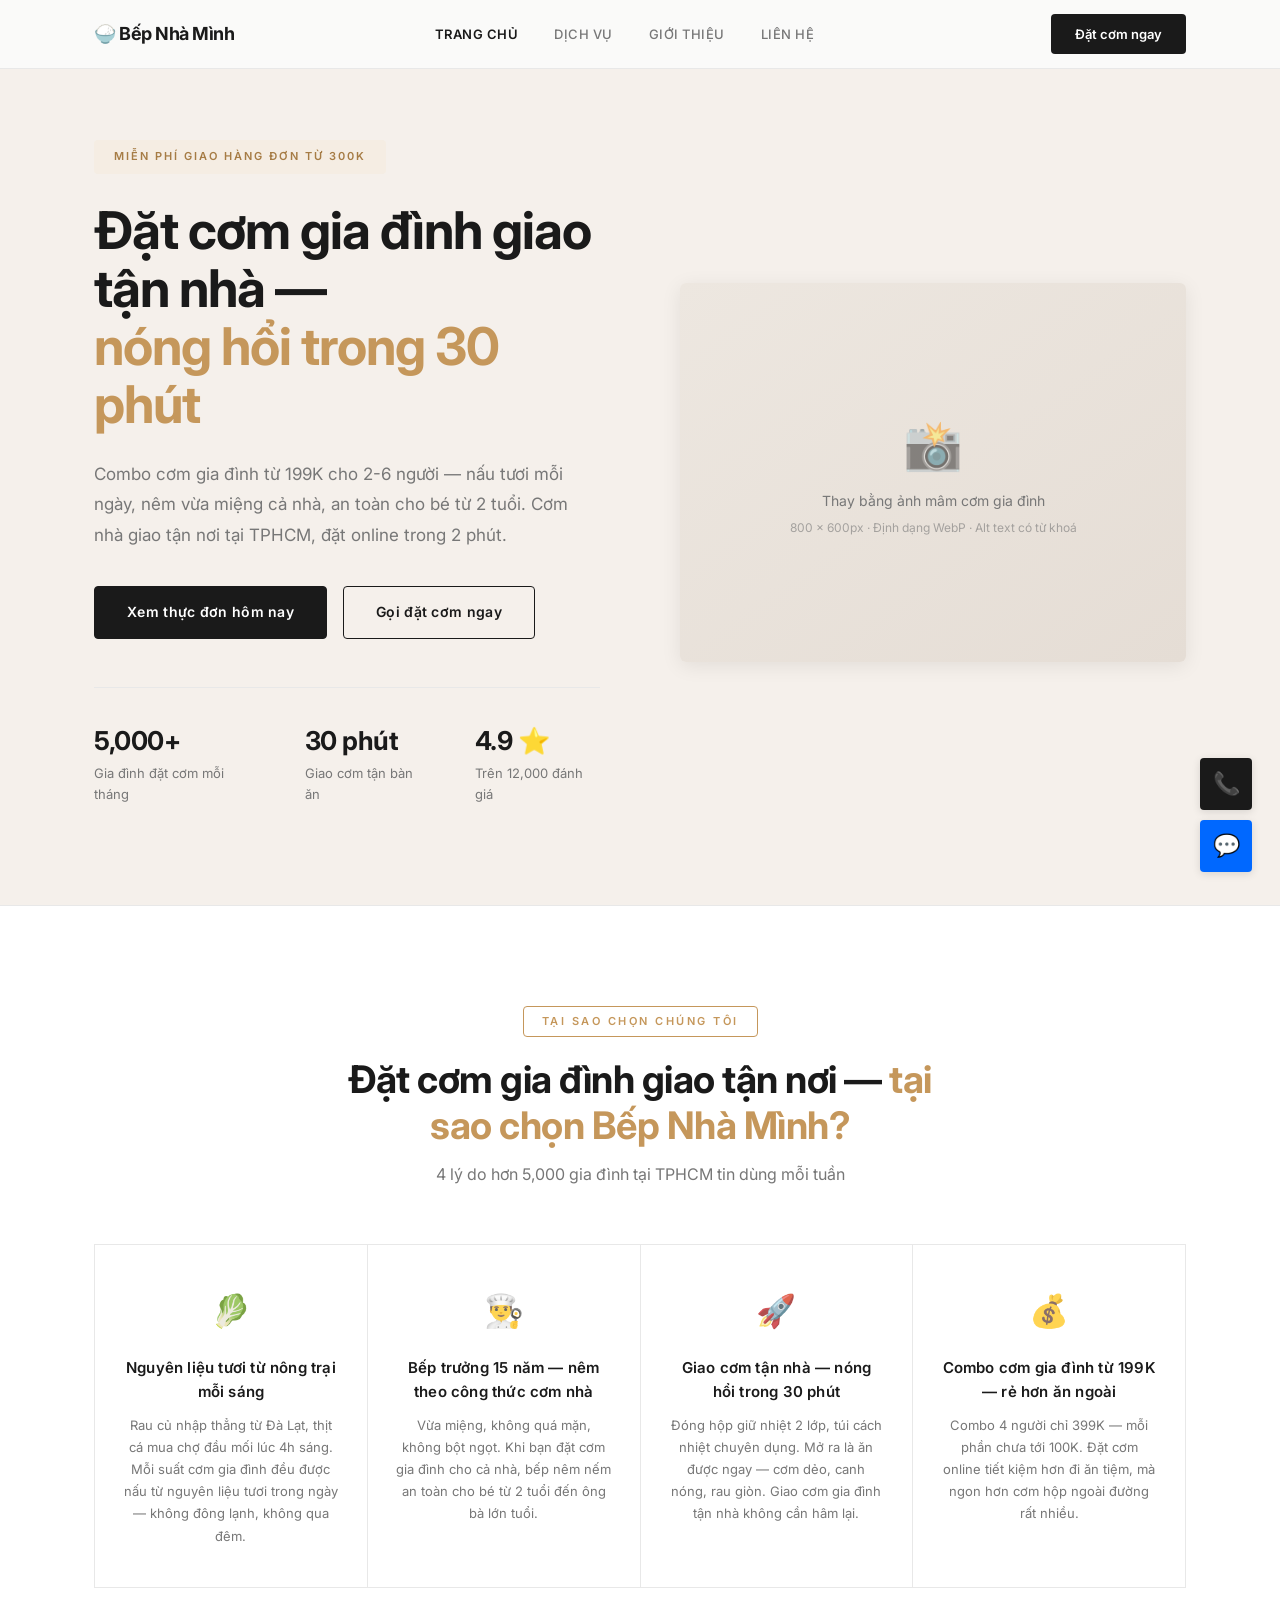
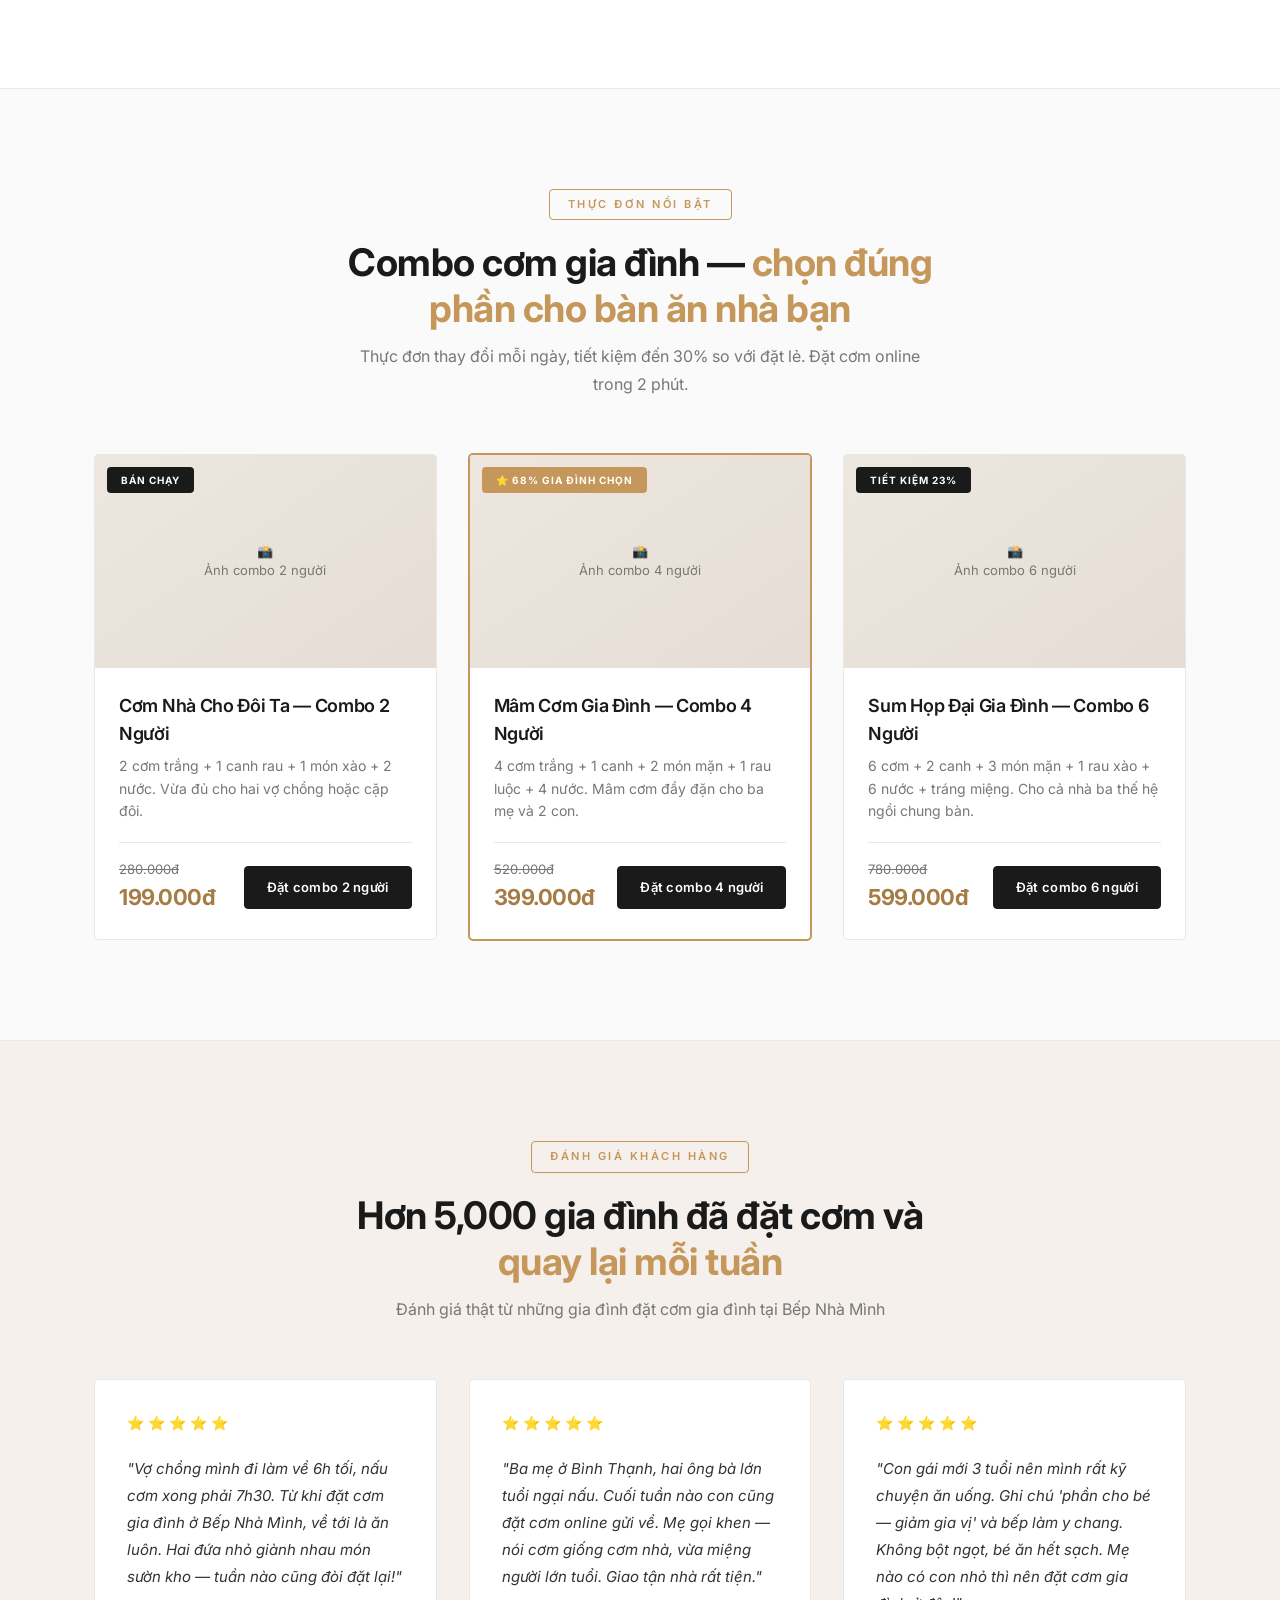
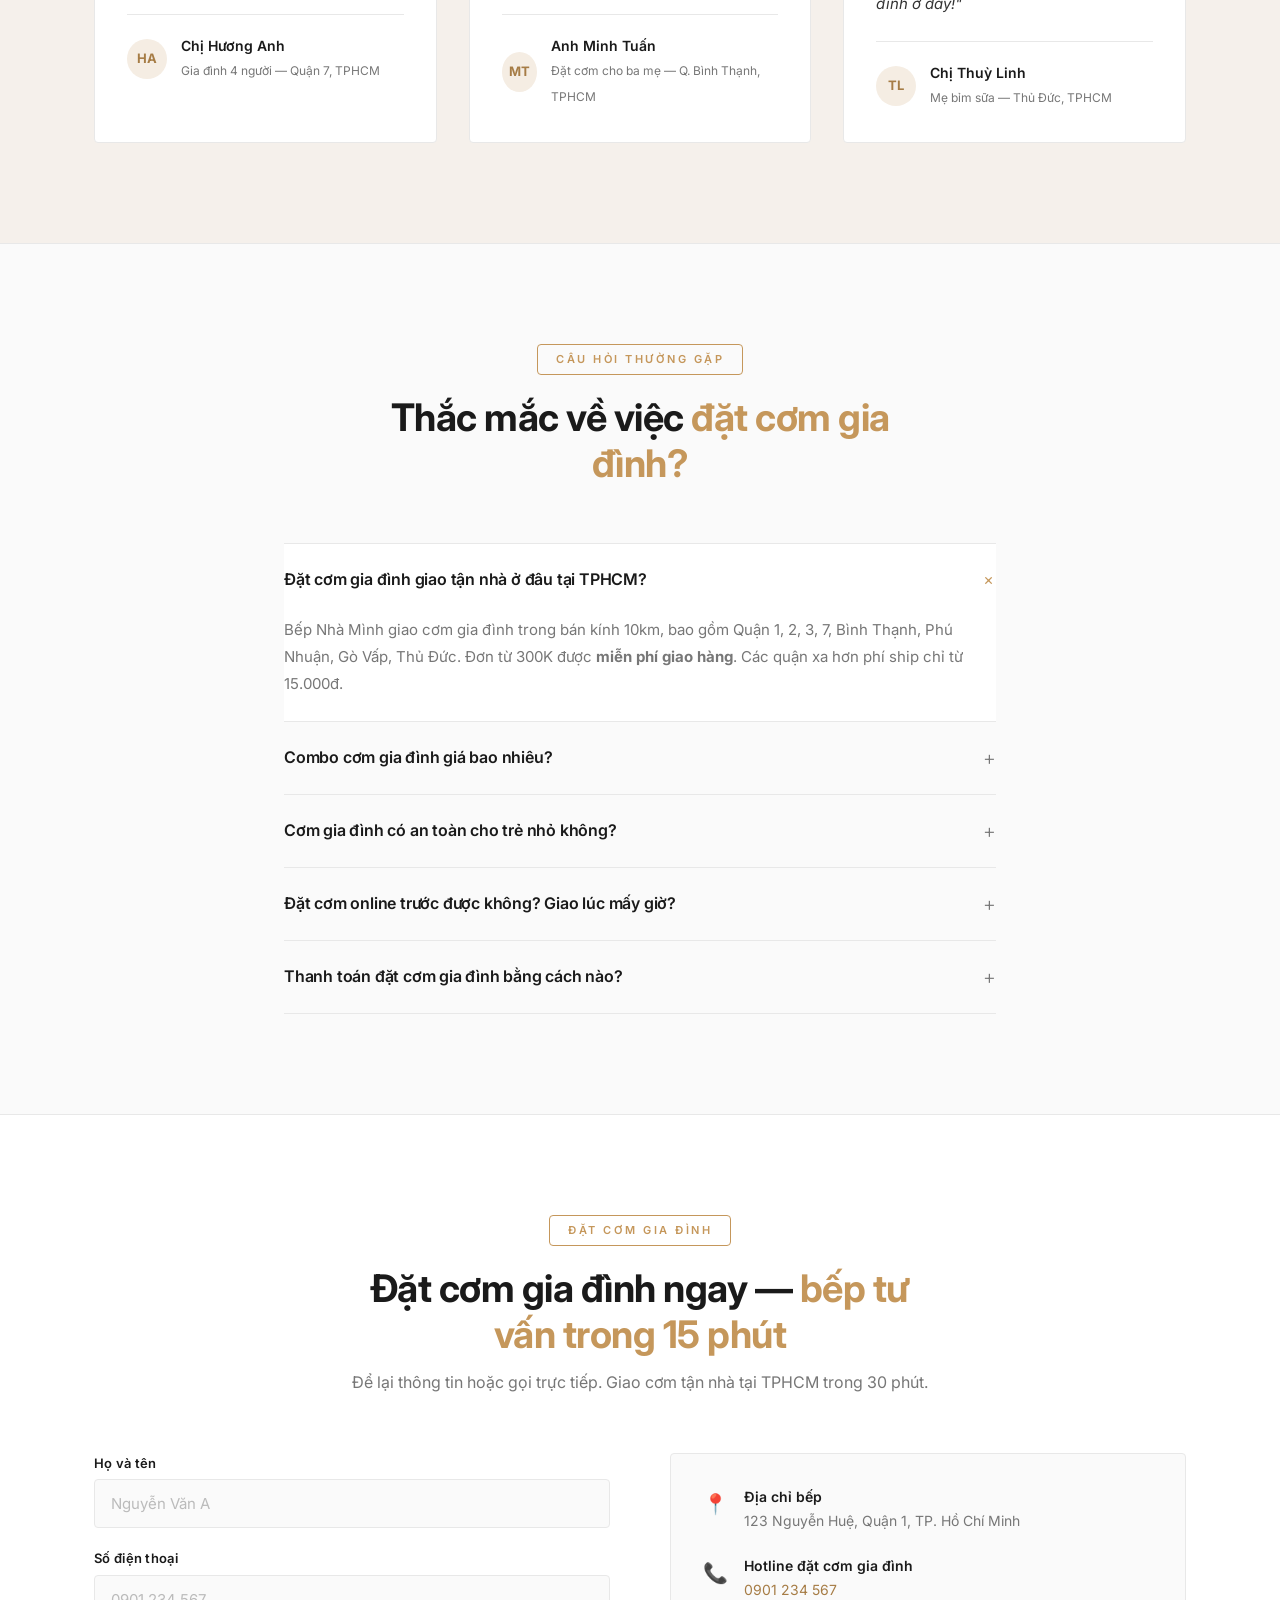
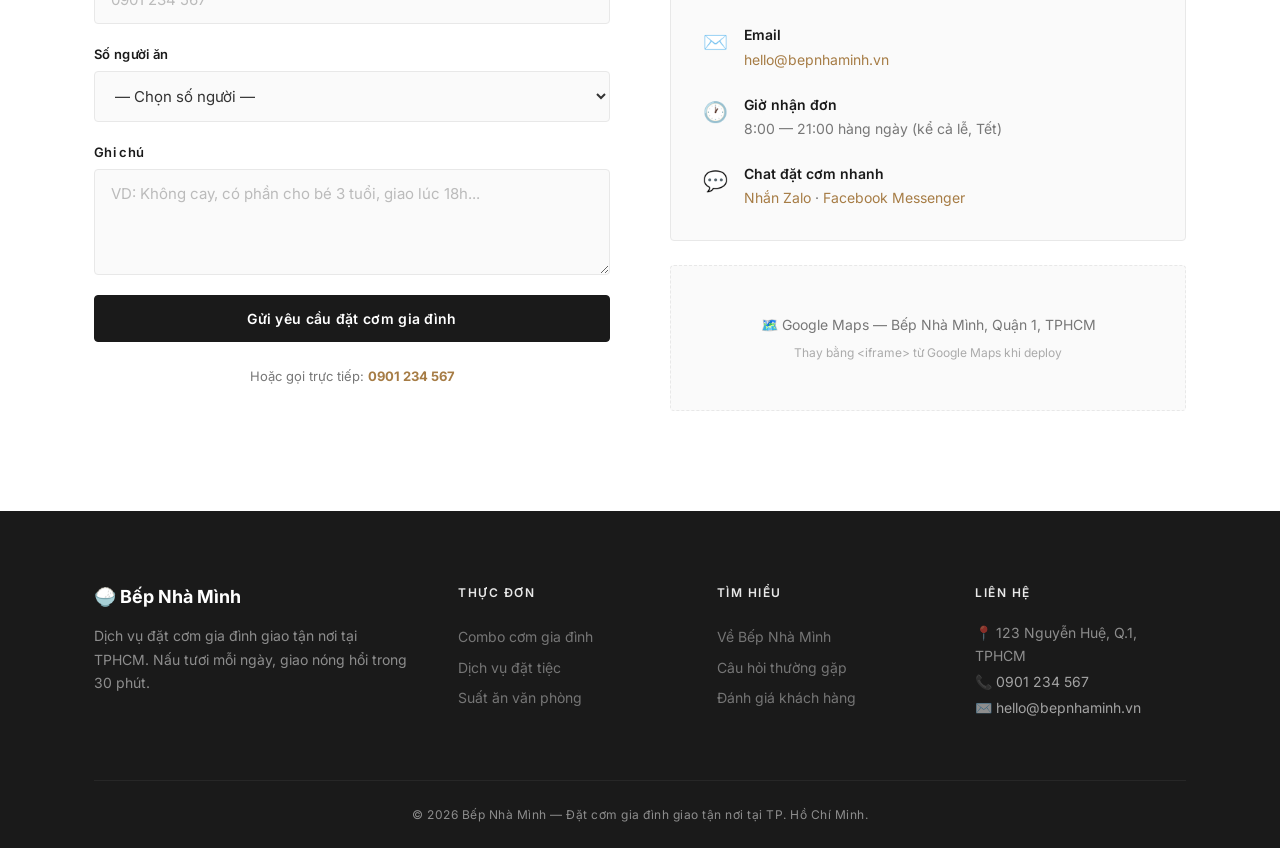
==== commit 6a197bbe: "Fix build issues for Cloudflare Pages deployment - Rename landing.html → index.html (Cloudflare serv" ====
--- a/index.html
+++ b/index.html
@@ -3,604 +3,689 @@
 <head>
     <meta charset="UTF-8">
     <meta name="viewport" content="width=device-width, initial-scale=1.0">
-    <title>Bếp Nhà Mình — Cơm nhà, giao tận nơi. Ngon từ bếp, ấm đến bàn ăn.</title>
-    <meta name="description" content="Đặt cơm gia đình online — giao nóng hổi trong 30 phút. Nguyên liệu tươi mỗi ngày, nêm vừa miệng, an toàn cho trẻ nhỏ. Combo gia đình từ 199K.">
+
+    <!-- =============================================
+         SEO — THẺ META
+         ─────────────────────────────────────────
+         TITLE: 50-60 ký tự | Chứa từ khoá chính + thương hiệu
+         DESCRIPTION: 140-160 ký tự | Tóm tắt + CTA + từ khoá phụ
+         CANONICAL: Tránh trùng lặp nội dung
+         ROBOTS: Cho phép index (mặc định, nhưng ghi rõ cho chắc)
+
+         TỪ KHOÁ CHÍNH: "đặt cơm gia đình"
+         TỪ KHOÁ PHỤ:
+           - cơm gia đình giao tận nơi
+           - đặt cơm online TPHCM
+           - giao cơm tận nhà
+           - combo cơm gia đình
+           - cơm nhà giao tận nơi
+         ============================================= -->
+    <title>Đặt Cơm Gia Đình Online — Giao Nóng 30 Phút | Bếp Nhà Mình TPHCM</title>
+    <meta name="description" content="Đặt cơm gia đình giao tận nơi tại TPHCM. Combo từ 199K cho 2-6 người, nguyên liệu tươi mỗi ngày, an toàn cho trẻ nhỏ. Giao nóng hổi trong 30 phút. Freeship đơn từ 300K.">
+    <link rel="canonical" href="https://bepnhaminh.vn/">
+    <meta name="robots" content="index, follow">
+
+    <!-- =============================================
+         SEO — OPEN GRAPH (Facebook, Zalo)
+         Khi ai đó share link lên Facebook/Zalo,
+         thẻ OG quyết định ảnh + tiêu đề + mô tả hiển thị
+         ============================================= -->
+    <meta property="og:type" content="website">
+    <meta property="og:title" content="Đặt Cơm Gia Đình Online — Giao Nóng 30 Phút | Bếp Nhà Mình">
+    <meta property="og:description" content="Combo cơm gia đình từ 199K, giao tận nhà trong 30 phút. Nguyên liệu tươi, không bột ngọt, an toàn cho bé. Freeship đơn từ 300K.">
+    <meta property="og:url" content="https://bepnhaminh.vn/">
+    <meta property="og:site_name" content="Bếp Nhà Mình">
+    <meta property="og:locale" content="vi_VN">
+    <!-- Thay URL ảnh thật khi deploy -->
+    <meta property="og:image" content="https://bepnhaminh.vn/images/og-cover.jpg">
+    <meta property="og:image:width" content="1200">
+    <meta property="og:image:height" content="630">
+    <meta property="og:image:alt" content="Mâm cơm gia đình Bếp Nhà Mình — combo 4 người giao tận nơi TPHCM">
+
+    <!-- =============================================
+         SEO — STRUCTURED DATA (Schema.org JSON-LD)
+         Google dùng dữ liệu này để hiển thị rich snippet:
+         - LocalBusiness: tên, địa chỉ, giờ mở cửa, đánh giá
+         - FAQPage: câu hỏi thường gặp hiện ngay trên Google
+         ============================================= -->
+    <script type="application/ld+json">
+    {
+        "@context": "https://schema.org",
+        "@type": "Restaurant",
+        "name": "Bếp Nhà Mình",
+        "description": "Dịch vụ đặt cơm gia đình giao tận nơi tại TPHCM. Combo từ 199K, giao nóng hổi trong 30 phút.",
+        "url": "https://bepnhaminh.vn",
+        "telephone": "+84901234567",
+        "email": "hello@bepnhaminh.vn",
+        "address": {
+            "@type": "PostalAddress",
+            "streetAddress": "123 Nguyễn Huệ",
+            "addressLocality": "Quận 1",
+            "addressRegion": "TP.HCM",
+            "addressCountry": "VN"
+        },
+        "geo": {
+            "@type": "GeoCoordinates",
+            "latitude": "10.7731",
+            "longitude": "106.7030"
+        },
+        "openingHoursSpecification": {
+            "@type": "OpeningHoursSpecification",
+            "dayOfWeek": ["Monday","Tuesday","Wednesday","Thursday","Friday","Saturday","Sunday"],
+            "opens": "08:00",
+            "closes": "21:00"
+        },
+        "servesCuisine": "Vietnamese",
+        "priceRange": "199.000đ - 599.000đ",
+        "aggregateRating": {
+            "@type": "AggregateRating",
+            "ratingValue": "4.9",
+            "reviewCount": "12000",
+            "bestRating": "5"
+        },
+        "hasMenu": {
+            "@type": "Menu",
+            "name": "Combo cơm gia đình",
+            "hasMenuSection": [
+                {
+                    "@type": "MenuSection",
+                    "name": "Combo 2 người",
+                    "hasMenuItem": {
+                        "@type": "MenuItem",
+                        "name": "Cơm Nhà Cho Đôi Ta",
+                        "description": "2 cơm + 1 canh + 1 món xào + 2 nước",
+                        "offers": {
+                            "@type": "Offer",
+                            "price": "199000",
+                            "priceCurrency": "VND"
+                        }
+                    }
+                },
+                {
+                    "@type": "MenuSection",
+                    "name": "Combo 4 người",
+                    "hasMenuItem": {
+                        "@type": "MenuItem",
+                        "name": "Mâm Cơm Gia Đình",
+                        "description": "4 cơm + 1 canh + 2 món mặn + 1 rau + 4 nước",
+                        "offers": {
+                            "@type": "Offer",
+                            "price": "399000",
+                            "priceCurrency": "VND"
+                        }
+                    }
+                }
+            ]
+        }
+    }
+    </script>
+
+    <!-- FAQ Schema — hiển thị dạng dropdown trên Google -->
+    <script type="application/ld+json">
+    {
+        "@context": "https://schema.org",
+        "@type": "FAQPage",
+        "mainEntity": [
+            {
+                "@type": "Question",
+                "name": "Đặt cơm gia đình giao tận nhà ở đâu tại TPHCM?",
+                "acceptedAnswer": {
+                    "@type": "Answer",
+                    "text": "Bếp Nhà Mình giao cơm gia đình trong bán kính 10km tại TPHCM, bao gồm Quận 1, 2, 3, 7, Bình Thạnh, Phú Nhuận, Gò Vấp, Thủ Đức. Freeship đơn từ 300.000đ."
+                }
+            },
+            {
+                "@type": "Question",
+                "name": "Combo cơm gia đình giá bao nhiêu?",
+                "acceptedAnswer": {
+                    "@type": "Answer",
+                    "text": "Combo 2 người từ 199.000đ, combo 4 người 399.000đ, combo 6 người 599.000đ. Tiết kiệm đến 30% so với đặt lẻ."
+                }
+            },
+            {
+                "@type": "Question",
+                "name": "Cơm gia đình có an toàn cho trẻ nhỏ không?",
+                "acceptedAnswer": {
+                    "@type": "Answer",
+                    "text": "Hoàn toàn an toàn. Bếp không dùng bột ngọt, nêm nhạt vừa phải. Khi đặt cơm gia đình, bạn ghi chú 'phần cho bé' — bếp sẽ giảm gia vị và cắt nhỏ thức ăn. Phù hợp cho bé từ 2 tuổi."
+                }
+            }
+        ]
+    }
+    </script>
+
     <link rel="preconnect" href="https://fonts.googleapis.com">
     <link rel="preconnect" href="https://fonts.gstatic.com" crossorigin>
     <link href="https://fonts.googleapis.com/css2?family=Inter:wght@300;400;500;600;700&display=swap" rel="stylesheet">
-    <link rel="stylesheet" href="styles.css">
+    <link rel="stylesheet" href="landing.css">
 </head>
 <body>
-
-<!-- ========== HEADER ========== -->
-<header class="header" id="header">
-    <div class="container header__inner">
-        <a href="#" class="logo">
-            <span class="logo__icon">🍚</span>
-            <span class="logo__text">Bếp Nhà Mình</span>
-        </a>
-        <nav class="nav" id="nav">
-            <a href="#menu" class="nav__link">Thực đơn</a>
-            <a href="#why-us" class="nav__link">Tại sao chọn chúng tôi</a>
-            <a href="#reviews" class="nav__link">Đánh giá</a>
-            <a href="#faq" class="nav__link">Hỏi đáp</a>
-            <a href="#contact" class="nav__link">Liên hệ</a>
+<a href="#main-content" class="skip-to-content">Bỏ qua đến nội dung chính</a>
+
+<!-- NAV -->
+<header class="nav" role="banner">
+    <div class="nav-container">
+        <a href="index.html" class="nav-logo" aria-label="Bếp Nhà Mình — Trang chủ">🍚 Bếp Nhà Mình</a>
+        <nav aria-label="Menu chính">
+            <ul class="nav-menu" id="navMenu">
+                <li><a href="index.html" class="nav-link" aria-current="page">Trang chủ</a></li>
+                <li><a href="dich-vu.html" class="nav-link">Dịch vụ</a></li>
+                <li><a href="gioi-thieu.html" class="nav-link">Giới thiệu</a></li>
+                <li><a href="#dat-com-gia-dinh" class="nav-link">Liên hệ</a></li>
+                <li><a href="#dat-com-gia-dinh" class="nav-menu-cta">Đặt cơm ngay</a></li>
+            </ul>
         </nav>
-        <div class="header__actions">
-            <a href="tel:0901234567" class="btn btn--outline btn--sm">
-                <svg width="16" height="16" viewBox="0 0 24 24" fill="none" stroke="currentColor" stroke-width="2"><path d="M22 16.92v3a2 2 0 01-2.18 2 19.79 19.79 0 01-8.63-3.07 19.5 19.5 0 01-6-6 19.79 19.79 0 01-3.07-8.67A2 2 0 014.11 2h3a2 2 0 012 1.72c.127.96.361 1.903.7 2.81a2 2 0 01-.45 2.11L8.09 9.91a16 16 0 006 6l1.27-1.27a2 2 0 012.11-.45c.907.339 1.85.573 2.81.7A2 2 0 0122 16.92z"/></svg>
-                0901 234 567
-            </a>
-            <a href="#order" class="btn btn--primary btn--sm">
-                <svg width="16" height="16" viewBox="0 0 24 24" fill="none" stroke="currentColor" stroke-width="2"><circle cx="9" cy="21" r="1"/><circle cx="20" cy="21" r="1"/><path d="M1 1h4l2.68 13.39a2 2 0 002 1.61h9.72a2 2 0 002-1.61L23 6H6"/></svg>
-                Đặt món ngay
-            </a>
-        </div>
-        <button class="hamburger" id="hamburger" aria-label="Menu">
+        <a href="#dat-com-gia-dinh" class="nav-cta">Đặt cơm ngay</a>
+        <button class="nav-toggle" id="navToggle" aria-label="Mở menu" aria-expanded="false">
             <span></span><span></span><span></span>
         </button>
     </div>
 </header>
 
-<!-- ==========================================================
-     PHẦN 1: HERO — TIÊU ĐỀ MẠNH + TIÊU ĐỀ PHỤ + CTA
-
-     MỤC ĐÍCH: Gây ấn tượng trong 3 giây đầu tiên.
-     Khách phải hiểu ngay: "Đây là gì? Cho ai? Tại sao nên quan tâm?"
-
-     TIÊU ĐỀ CHÍNH: Chạm cảm xúc — gợi nhớ bữa cơm nhà, tình cảm gia đình.
-     Không dùng từ chung chung như "chất lượng cao" hay "uy tín".
-
-     TIÊU ĐỀ PHỤ: Giải thích ngắn gọn 3 lợi ích cốt lõi — nhanh, tươi, an toàn.
-     Dùng con số cụ thể (2 phút, 30 phút) thay vì nói "nhanh chóng".
-
-     NÚT CTA: Hành động rõ ràng, không mơ hồ. "Xem thực đơn hôm nay"
-     thay vì "Tìm hiểu thêm". Nút phụ cho ai muốn tiết kiệm ngay.
-
-     SOCIAL PROOF: 3 con số ấn tượng ngay dưới CTA — tạo tin tưởng
-     ngay lập tức trước khi khách cuộn xuống.
-     ========================================================== -->
-<section class="hero" id="hero">
-    <div class="container hero__inner">
-        <div class="hero__content">
-
-            <!-- Badge khuyến mãi — tạo urgency, thu hút mắt đầu tiên -->
-            <span class="hero__badge">🔥 Freeship mọi đơn từ 300K — chỉ trong tuần này</span>
-
-            <!-- TIÊU ĐỀ CHÍNH — Mạnh mẽ, cảm xúc, dễ nhớ -->
-            <h1 class="hero__title">
-                Về nhà ăn cơm thôi —<br>
-                <span class="hero__highlight">có Bếp Nhà Mình lo rồi!</span>
+
+<!-- =============================================
+     H1 — HERO SECTION
+     ─────────────────────────────────────────
+     SEO CHECKLIST:
+     ✓ Chỉ có 1 thẻ H1 trên toàn trang
+     ✓ H1 chứa từ khoá chính "đặt cơm gia đình"
+     ✓ Đoạn mô tả chứa từ khoá phụ tự nhiên
+     ✓ Alt text cho ảnh chứa từ khoá
+     ============================================= -->
+<section class="hero" id="main-content">
+    <div class="hero-container">
+        <div class="hero-content">
+            <span class="hero-tag">MIỄN PHÍ GIAO HÀNG ĐƠN TỪ 300K</span>
+
+            <!-- H1 — Từ khoá "đặt cơm gia đình" nằm tự nhiên trong câu -->
+            <h1 class="hero-title">
+                Đặt cơm gia đình giao tận nhà —<br>
+                <span class="hero-title-accent">nóng hổi trong 30 phút</span>
             </h1>
 
-            <!-- TIÊU ĐỀ PHỤ — Giải thích rõ: cho ai, lợi ích gì, nhanh cỡ nào -->
-            <p class="hero__desc">
-                Mâm cơm nhà đủ canh, đủ rau, đủ yêu thương — đặt trong 2 phút,
-                giao nóng hổi trong 30 phút. Nguyên liệu tươi mỗi sáng,
+            <!-- Đoạn mô tả: chứa từ khoá phụ "combo cơm gia đình", "cơm nhà giao tận nơi" -->
+            <p class="hero-text">
+                Combo cơm gia đình từ 199K cho 2-6 người — nấu tươi mỗi ngày,
                 nêm vừa miệng cả nhà, an toàn cho bé từ 2 tuổi.
+                Cơm nhà giao tận nơi tại TPHCM, đặt online trong 2 phút.
             </p>
 
-            <!-- NÚT KÊU GỌI HÀNH ĐỘNG — Rõ ràng, cụ thể -->
-            <div class="hero__actions">
-                <a href="#menu" class="btn btn--primary btn--lg">
-                    Xem thực đơn hôm nay
-                    <svg width="20" height="20" viewBox="0 0 24 24" fill="none" stroke="currentColor" stroke-width="2"><path d="M5 12h14M12 5l7 7-7 7"/></svg>
-                </a>
-                <a href="#combo" class="btn btn--outline btn--lg">Combo gia đình từ 199K</a>
-            </div>
-
-            <!-- SOCIAL PROOF — Con số cụ thể tạo tin tưởng tức thì -->
-            <div class="hero__stats">
-                <div class="hero__stat">
-                    <strong>5,000+</strong>
-                    <span>Gia đình đặt mỗi tháng</span>
-                </div>
-                <div class="hero__stat">
-                    <strong>30 phút</strong>
-                    <span>Giao tận bàn ăn</span>
-                </div>
-                <div class="hero__stat">
-                    <strong>4.9 ⭐</strong>
-                    <span>trên 12,000 đánh giá</span>
-                </div>
-            </div>
-        </div>
-        <div class="hero__visual">
-            <div class="hero__image-wrapper">
-                <div class="hero__image-placeholder">
-                    <span>📸</span>
-                    <p>Ảnh mâm cơm gia đình đẹp mắt<br><small>Khuyến nghị: 800×600px, ánh sáng ấm</small></p>
-                </div>
-            </div>
-            <div class="hero__float hero__float--1">
-                <span>🥗</span> Combo 4 người chỉ 399K
-            </div>
-            <div class="hero__float hero__float--2">
-                <span>⏰</span> Đặt bây giờ, ăn sau 30 phút
+            <div class="hero-buttons">
+                <a href="#combo-com-gia-dinh" class="button button-primary">Xem thực đơn hôm nay</a>
+                <a href="#dat-com-gia-dinh" class="button button-outline">Gọi đặt cơm ngay</a>
+            </div>
+
+            <div class="hero-stats">
+                <div class="hero-stat">
+                    <span class="hero-stat-number">5,000+</span>
+                    <span class="hero-stat-label">Gia đình đặt cơm mỗi tháng</span>
+                </div>
+                <div class="hero-stat">
+                    <span class="hero-stat-number">30 phút</span>
+                    <span class="hero-stat-label">Giao cơm tận bàn ăn</span>
+                </div>
+                <div class="hero-stat">
+                    <span class="hero-stat-number">4.9 ⭐</span>
+                    <span class="hero-stat-label">Trên 12,000 đánh giá</span>
+                </div>
+            </div>
+        </div>
+
+        <div class="hero-image">
+            <!--
+                KHI CÓ ẢNH THẬT: Thay div bên dưới bằng:
+                <img src="images/mam-com-gia-dinh.webp"
+                     alt="Mâm cơm gia đình 4 người giao tận nhà — Bếp Nhà Mình TPHCM"
+                     width="800" height="600"
+                     loading="eager">
+
+                LƯU Ý ALT TEXT:
+                - Mô tả ảnh thật sự (không nhồi từ khoá)
+                - Chứa từ khoá 1 lần nếu tự nhiên
+                - Ảnh hero dùng loading="eager" (load ngay), các ảnh khác dùng "lazy"
+            -->
+            <div class="hero-image-placeholder">
+                <span>📸</span>
+                <p>Thay bằng ảnh mâm cơm gia đình</p>
+                <small>800 × 600px · Định dạng WebP · Alt text có từ khoá</small>
             </div>
         </div>
     </div>
 </section>
 
-<!-- ==========================================================
-     PHẦN 2: UY TÍN — 4 LÝ DO TIN TƯỞNG
-
-     MỤC ĐÍCH: Xoá bỏ lo ngại. Gia đình quan tâm nhất 4 điều:
-     1) Có sạch không? (sức khoẻ con cái)
-     2) Ai nấu? (tay nghề đầu bếp)
-     3) Có giấy phép không? (pháp lý, chứng nhận)
-     4) Giao có nhanh không? (tiện lợi thực tế)
-
-     Mỗi điểm có: icon trực quan + tiêu đề 4-5 từ + mô tả 1 câu.
-     Không dùng từ sáo rỗng ("hàng đầu", "tốt nhất").
-     Thay bằng bằng chứng cụ thể ("từ nông trại", "15 năm", "HACCP").
-
-     LOGO ĐỐI TÁC: Dù là placeholder, phần này rất quan trọng —
-     cho thấy thương hiệu đã được xác nhận bởi bên thứ 3.
-     ========================================================== -->
-<section class="trust" id="why-us">
-    <div class="container">
-        <div class="trust__grid">
-            <div class="trust__item">
-                <div class="trust__icon">🥬</div>
-                <h3>Tươi từ nông trại mỗi sáng</h3>
-                <p>Rau củ nhập thẳng từ vườn Đà Lạt và Long An. Thịt cá mua tại chợ đầu mối lúc 4h sáng. Không đông lạnh, không qua đêm.</p>
-            </div>
-            <div class="trust__item">
-                <div class="trust__icon">👨‍🍳</div>
-                <h3>Bếp trưởng 15 năm kinh nghiệm</h3>
-                <p>Anh Hoàng — từng là bếp phó nhà hàng 5 sao — giám sát từng món. Nêm nếm theo công thức cơm nhà: vừa miệng, không quá mặn, không bột ngọt.</p>
-            </div>
-            <div class="trust__item">
-                <div class="trust__icon">🛡️</div>
-                <h3>Chứng nhận an toàn thực phẩm</h3>
-                <p>Bếp đạt chuẩn HACCP, có giấy phép kinh doanh và chứng nhận ATTP do Sở Y tế cấp. Bạn yên tâm cho cả nhà — từ bé 2 tuổi đến ông bà.</p>
-            </div>
-            <div class="trust__item">
-                <div class="trust__icon">🚀</div>
-                <h3>30 phút — nóng hổi tận nơi</h3>
-                <p>Đóng hộp giữ nhiệt 2 lớp, túi cách nhiệt chuyên dụng. Mở ra là ăn được ngay — cơm dẻo, canh nóng, rau giòn. Không cần hâm lại.</p>
-            </div>
-        </div>
-        <div class="trust__logos">
-            <span class="trust__logo-label">Đã được giới thiệu trên:</span>
-            <div class="trust__logo-list">
-                <div class="trust__logo-item">ShopeeFood</div>
-                <div class="trust__logo-item">GrabFood</div>
-                <div class="trust__logo-item">Báo Tuổi Trẻ</div>
-                <div class="trust__logo-item">VnExpress</div>
+
+<!-- =============================================
+     H2 — TẠI SAO CHỌN CHÚNG TÔI
+     ─────────────────────────────────────────
+     SEO CHECKLIST:
+     ✓ H2 chứa từ khoá phụ "cơm gia đình giao tận nơi"
+     ✓ H3 mỗi card — heading hierarchy rõ ràng
+     ✓ Nội dung trả lời câu hỏi "tại sao nên đặt ở đây?"
+       → Google thích nội dung trả lời search intent
+     ============================================= -->
+<section class="features" id="tai-sao-chon-chung-toi">
+    <div class="features-container">
+        <div class="section-header">
+            <span class="section-tag">TẠI SAO CHỌN CHÚNG TÔI</span>
+            <h2 class="section-title">Đặt cơm gia đình giao tận nơi — <span class="gold">tại sao chọn Bếp Nhà Mình?</span></h2>
+            <p class="section-text">4 lý do hơn 5,000 gia đình tại TPHCM tin dùng mỗi tuần</p>
+        </div>
+
+        <div class="features-grid">
+            <div class="feature-card">
+                <div class="feature-icon">🥬</div>
+                <h3 class="feature-title">Nguyên liệu tươi từ nông trại mỗi sáng</h3>
+                <p class="feature-text">Rau củ nhập thẳng từ Đà Lạt, thịt cá mua chợ đầu mối lúc 4h sáng. Mỗi suất cơm gia đình đều được nấu từ nguyên liệu tươi trong ngày — không đông lạnh, không qua đêm.</p>
+            </div>
+
+            <div class="feature-card">
+                <div class="feature-icon">👨‍🍳</div>
+                <h3 class="feature-title">Bếp trưởng 15 năm — nêm theo công thức cơm nhà</h3>
+                <p class="feature-text">Vừa miệng, không quá mặn, không bột ngọt. Khi bạn đặt cơm gia đình cho cả nhà, bếp nêm nếm an toàn cho bé từ 2 tuổi đến ông bà lớn tuổi.</p>
+            </div>
+
+            <div class="feature-card">
+                <div class="feature-icon">🚀</div>
+                <h3 class="feature-title">Giao cơm tận nhà — nóng hổi trong 30 phút</h3>
+                <p class="feature-text">Đóng hộp giữ nhiệt 2 lớp, túi cách nhiệt chuyên dụng. Mở ra là ăn được ngay — cơm dẻo, canh nóng, rau giòn. Giao cơm gia đình tận nhà không cần hâm lại.</p>
+            </div>
+
+            <div class="feature-card">
+                <div class="feature-icon">💰</div>
+                <h3 class="feature-title">Combo cơm gia đình từ 199K — rẻ hơn ăn ngoài</h3>
+                <p class="feature-text">Combo 4 người chỉ 399K — mỗi phần chưa tới 100K. Đặt cơm online tiết kiệm hơn đi ăn tiệm, mà ngon hơn cơm hộp ngoài đường rất nhiều.</p>
             </div>
         </div>
     </div>
 </section>
 
-<!-- ==========================================================
-     PHẦN 3: DỊCH VỤ — COMBO GIA ĐÌNH NỔI BẬT
-
-     MỤC ĐÍCH: Đây là phần bán hàng chính. Hiển thị 3 combo
-     theo kích thước gia đình (2, 4, 6 người).
-
-     CHIẾN THUẬT GIÁ:
-     - Hiển thị giá gốc gạch ngang → giá sale → khách thấy tiết kiệm
-     - Combo 4 người đánh dấu "Phổ biến nhất" + viền nổi bật → hiệu ứng
-       anchoring, hướng khách chọn combo này (lợi nhuận tốt nhất)
-     - Liệt kê rõ thành phần: "4 cơm + 1 canh + 2 món mặn + 1 rau"
-       → khách biết mình nhận gì, không sợ bị ít
-
-     NÚT "ĐẶT NGAY" trên mỗi card → giảm ma sát chuyển đổi
-     ========================================================== -->
-<section class="services" id="menu">
-    <div class="container">
+
+<!-- =============================================
+     H2 — THỰC ĐƠN COMBO CƠM GIA ĐÌNH
+     ─────────────────────────────────────────
+     SEO CHECKLIST:
+     ✓ ID anchor "combo-com-gia-dinh" → URL đẹp khi link nội bộ
+     ✓ H2 chứa "combo cơm gia đình"
+     ✓ H3 mỗi sản phẩm — tên combo chứa từ khoá ngữ cảnh
+     ✓ Giá hiển thị rõ → Google có thể đọc cho rich snippet
+     ============================================= -->
+<section class="menu" id="combo-com-gia-dinh">
+    <div class="menu-container">
         <div class="section-header">
-            <span class="section-tag">Đặt nhiều — tiết kiệm nhiều</span>
-            <h2 class="section-title">Chọn combo vừa vặn cho <span class="text-accent">bàn ăn nhà bạn</span></h2>
-            <p class="section-desc">Đủ canh, đủ rau, đủ món mặn — tiết kiệm đến 30% so với đặt lẻ. Thực đơn thay đổi mỗi ngày để cả nhà không bao giờ ngán.</p>
-        </div>
-        <div class="services__grid">
-
-            <!-- COMBO 2 NGƯỜI — cho vợ chồng trẻ, cặp đôi -->
-            <div class="service-card">
-                <div class="service-card__badge">Bán chạy #1</div>
-                <div class="service-card__image">
-                    <span>📸</span>
-                    <p>Ảnh combo 2 người</p>
-                </div>
-                <div class="service-card__body">
-                    <h3>Cơm Nhà Cho Đôi Ta</h3>
-                    <p>2 cơm trắng + 1 canh rau + 1 món xào + 2 nước mía. Vừa đủ no, vừa đủ ngon cho hai người.</p>
-                    <div class="service-card__footer">
-                        <div class="service-card__price">
+            <span class="section-tag">THỰC ĐƠN NỔI BẬT</span>
+            <h2 class="section-title">Combo cơm gia đình — <span class="gold">chọn đúng phần cho bàn ăn nhà bạn</span></h2>
+            <p class="section-text">Thực đơn thay đổi mỗi ngày, tiết kiệm đến 30% so với đặt lẻ. Đặt cơm online trong 2 phút.</p>
+        </div>
+
+        <div class="menu-grid">
+            <!-- Combo 2 người -->
+            <article class="menu-card">
+                <div class="menu-card-image">
+                    <span class="menu-card-badge">BÁN CHẠY</span>
+                    <!--
+                        <img src="images/combo-2-nguoi.webp"
+                             alt="Combo cơm gia đình 2 người — Bếp Nhà Mình"
+                             width="400" height="250" loading="lazy">
+                    -->
+                    <div class="menu-card-placeholder">📸<br>Ảnh combo 2 người</div>
+                </div>
+                <div class="menu-card-body">
+                    <h3 class="menu-card-name">Cơm Nhà Cho Đôi Ta — Combo 2 Người</h3>
+                    <p class="menu-card-desc">2 cơm trắng + 1 canh rau + 1 món xào + 2 nước. Vừa đủ cho hai vợ chồng hoặc cặp đôi.</p>
+                    <div class="menu-card-footer">
+                        <div class="menu-card-price">
                             <span class="price-old">280.000đ</span>
                             <span class="price-new">199.000đ</span>
                         </div>
-                        <button class="btn btn--primary btn--sm">Đặt ngay</button>
-                    </div>
-                </div>
-            </div>
-
-            <!-- COMBO 4 NGƯỜI — sản phẩm chủ lực, featured -->
-            <div class="service-card service-card--featured">
-                <div class="service-card__badge service-card__badge--hot">⭐ 68% khách chọn combo này</div>
-                <div class="service-card__image">
-                    <span>📸</span>
-                    <p>Ảnh combo 4 người</p>
-                </div>
-                <div class="service-card__body">
-                    <h3>Mâm Cơm Gia Đình</h3>
-                    <p>4 cơm trắng + 1 canh + 2 món mặn + 1 rau luộc + 4 nước. Mâm cơm đầy đặn cho ba mẹ và 2 con.</p>
-                    <div class="service-card__footer">
-                        <div class="service-card__price">
+                        <a href="#dat-com-gia-dinh" class="button button-primary button-sm">Đặt combo 2 người</a>
+                    </div>
+                </div>
+            </article>
+
+            <!-- Combo 4 người — nổi bật -->
+            <article class="menu-card menu-card-featured">
+                <div class="menu-card-image">
+                    <span class="menu-card-badge menu-card-badge-gold">⭐ 68% GIA ĐÌNH CHỌN</span>
+                    <div class="menu-card-placeholder">📸<br>Ảnh combo 4 người</div>
+                </div>
+                <div class="menu-card-body">
+                    <h3 class="menu-card-name">Mâm Cơm Gia Đình — Combo 4 Người</h3>
+                    <p class="menu-card-desc">4 cơm trắng + 1 canh + 2 món mặn + 1 rau luộc + 4 nước. Mâm cơm đầy đặn cho ba mẹ và 2 con.</p>
+                    <div class="menu-card-footer">
+                        <div class="menu-card-price">
                             <span class="price-old">520.000đ</span>
                             <span class="price-new">399.000đ</span>
                         </div>
-                        <button class="btn btn--primary btn--sm">Đặt ngay</button>
-                    </div>
-                </div>
-            </div>
-
-            <!-- COMBO 6 NGƯỜI — cho đại gia đình, sum họp -->
-            <div class="service-card">
-                <div class="service-card__badge">Tiết kiệm 23%</div>
-                <div class="service-card__image">
-                    <span>📸</span>
-                    <p>Ảnh combo 6 người</p>
-                </div>
-                <div class="service-card__body">
-                    <h3>Sum Họp Đại Gia Đình</h3>
-                    <p>6 cơm + 2 canh + 3 món mặn + 1 rau xào + 6 nước + tráng miệng. Cả nhà ba thế hệ ngồi chung bàn.</p>
-                    <div class="service-card__footer">
-                        <div class="service-card__price">
+                        <a href="#dat-com-gia-dinh" class="button button-primary button-sm">Đặt combo 4 người</a>
+                    </div>
+                </div>
+            </article>
+
+            <!-- Combo 6 người -->
+            <article class="menu-card">
+                <div class="menu-card-image">
+                    <span class="menu-card-badge">TIẾT KIỆM 23%</span>
+                    <div class="menu-card-placeholder">📸<br>Ảnh combo 6 người</div>
+                </div>
+                <div class="menu-card-body">
+                    <h3 class="menu-card-name">Sum Họp Đại Gia Đình — Combo 6 Người</h3>
+                    <p class="menu-card-desc">6 cơm + 2 canh + 3 món mặn + 1 rau xào + 6 nước + tráng miệng. Cho cả nhà ba thế hệ ngồi chung bàn.</p>
+                    <div class="menu-card-footer">
+                        <div class="menu-card-price">
                             <span class="price-old">780.000đ</span>
                             <span class="price-new">599.000đ</span>
                         </div>
-                        <button class="btn btn--primary btn--sm">Đặt ngay</button>
-                    </div>
-                </div>
-            </div>
-        </div>
-        <div class="services__cta">
-            <a href="#" class="btn btn--outline btn--lg">Xem toàn bộ thực đơn hôm nay →</a>
+                        <a href="#dat-com-gia-dinh" class="button button-primary button-sm">Đặt combo 6 người</a>
+                    </div>
+                </div>
+            </article>
         </div>
     </div>
 </section>
 
-<!-- ==========================================================
-     PHẦN 4: QUY TRÌNH — 3 BƯỚC ĐẶT HÀNG
-
-     MỤC ĐÍCH: Xoá rào cản "đặt online phức tạp lắm".
-     Nhiều gia đình (đặc biệt ông bà) sợ đặt online.
-     Phần này cho thấy chỉ cần 3 bước đơn giản.
-
-     Ngôn ngữ đời thường: "Lướt và chọn", "Bấm đặt", "Mở cửa nhận".
-     Không dùng thuật ngữ kỹ thuật.
-     ========================================================== -->
-<section class="process">
-    <div class="container">
+
+<!-- =============================================
+     H2 — ĐÁNH GIÁ TỪ KHÁCH HÀNG ĐẶT CƠM GIA ĐÌNH
+     ─────────────────────────────────────────
+     SEO CHECKLIST:
+     ✓ H2 chứa "đặt cơm gia đình" tự nhiên
+     ✓ Review chứa ngữ cảnh local (Quận 7, Bình Thạnh, Thủ Đức)
+       → Giúp SEO local — Google biết bạn phục vụ khu vực nào
+     ✓ Từ khoá xuất hiện trong lời review 1 cách tự nhiên
+     ============================================= -->
+<section class="reviews" id="danh-gia-khach-hang">
+    <div class="reviews-container">
         <div class="section-header">
-            <span class="section-tag">Dễ hơn nấu ăn</span>
-            <h2 class="section-title">Từ điện thoại đến bàn ăn — chỉ <span class="text-accent">3 bước</span></h2>
-        </div>
-        <div class="process__grid">
-            <div class="process__step">
-                <div class="process__number">1</div>
-                <h3>Lướt và chọn</h3>
-                <p>Mở thực đơn, chọn combo hoặc món lẻ. Có ghi chú riêng cho bé? Cứ ghi vào — bếp sẽ chiều theo.</p>
-            </div>
-            <div class="process__arrow">→</div>
-            <div class="process__step">
-                <div class="process__number">2</div>
-                <h3>Bấm đặt — xong!</h3>
-                <p>Nhập địa chỉ nhà, chọn giờ giao (trưa hoặc tối), trả tiền mặt hoặc chuyển khoản — tuỳ bạn.</p>
-            </div>
-            <div class="process__arrow">→</div>
-            <div class="process__step">
-                <div class="process__number">3</div>
-                <h3>Mở cửa, nhận cơm nóng</h3>
-                <p>Shipper giao đến trong 30 phút. Cơm dẻo, canh nóng, rau giòn — cả nhà ngồi vào bàn là ăn được ngay.</p>
-            </div>
+            <span class="section-tag">ĐÁNH GIÁ KHÁCH HÀNG</span>
+            <h2 class="section-title">Hơn 5,000 gia đình đã đặt cơm và <span class="gold">quay lại mỗi tuần</span></h2>
+            <p class="section-text">Đánh giá thật từ những gia đình đặt cơm gia đình tại Bếp Nhà Mình</p>
+        </div>
+
+        <div class="reviews-grid">
+            <article class="review-card">
+                <div class="review-stars" aria-label="5 trên 5 sao">⭐⭐⭐⭐⭐</div>
+                <blockquote class="review-text">
+                    "Vợ chồng mình đi làm về 6h tối, nấu cơm xong phải 7h30.
+                    Từ khi đặt cơm gia đình ở Bếp Nhà Mình, về tới là ăn luôn.
+                    Hai đứa nhỏ giành nhau món sườn kho — tuần nào cũng đòi đặt lại!"
+                </blockquote>
+                <div class="review-author">
+                    <div class="review-avatar">HA</div>
+                    <div>
+                        <strong class="review-name">Chị Hương Anh</strong>
+                        <span class="review-info">Gia đình 4 người — Quận 7, TPHCM</span>
+                    </div>
+                </div>
+            </article>
+
+            <article class="review-card">
+                <div class="review-stars" aria-label="5 trên 5 sao">⭐⭐⭐⭐⭐</div>
+                <blockquote class="review-text">
+                    "Ba mẹ ở Bình Thạnh, hai ông bà lớn tuổi ngại nấu.
+                    Cuối tuần nào con cũng đặt cơm online gửi về. Mẹ gọi khen —
+                    nói cơm giống cơm nhà, vừa miệng người lớn tuổi. Giao tận nhà rất tiện."
+                </blockquote>
+                <div class="review-author">
+                    <div class="review-avatar">MT</div>
+                    <div>
+                        <strong class="review-name">Anh Minh Tuấn</strong>
+                        <span class="review-info">Đặt cơm cho ba mẹ — Q. Bình Thạnh, TPHCM</span>
+                    </div>
+                </div>
+            </article>
+
+            <article class="review-card">
+                <div class="review-stars" aria-label="5 trên 5 sao">⭐⭐⭐⭐⭐</div>
+                <blockquote class="review-text">
+                    "Con gái mới 3 tuổi nên mình rất kỹ chuyện ăn uống.
+                    Ghi chú 'phần cho bé — giảm gia vị' và bếp làm y chang.
+                    Không bột ngọt, bé ăn hết sạch. Mẹ nào có con nhỏ thì nên đặt cơm gia đình ở đây!"
+                </blockquote>
+                <div class="review-author">
+                    <div class="review-avatar">TL</div>
+                    <div>
+                        <strong class="review-name">Chị Thuỳ Linh</strong>
+                        <span class="review-info">Mẹ bỉm sữa — Thủ Đức, TPHCM</span>
+                    </div>
+                </div>
+            </article>
         </div>
     </div>
 </section>
 
-<!-- ==========================================================
-     PHẦN 5: ĐÁNH GIÁ KHÁCH HÀNG
-
-     MỤC ĐÍCH: Bằng chứng xã hội — quan trọng bậc nhất với
-     quyết định mua của gia đình Việt. "Người ta khen thì mình mới tin."
-
-     3 REVIEW đại diện 3 KỊCH BẢN sử dụng khác nhau:
-     1. Chị Hương Anh — mẹ bận rộn, đặt thường xuyên thay nấu cơm
-        → Khách hàng mục tiêu #1, chứng minh sản phẩm đáng đặt lại
-     2. Anh Minh Tuấn — con xa, đặt cơm gửi cho ba mẹ
-        → Mở rộng use case: quà tặng gia đình, hiếu thảo
-     3. Chị Thuỳ Linh — mẹ bỉm sữa, kỹ chuyện ăn cho con
-        → Xoá lo ngại an toàn thực phẩm cho trẻ nhỏ
-
-     Mỗi review ghi rõ: tên, mô tả ngắn, quận → tạo cảm giác
-     người thật, gần gũi, cùng thành phố.
-     ========================================================== -->
-<section class="reviews" id="reviews">
-    <div class="container">
+
+<!-- =============================================
+     H2 — CÂU HỎI THƯỜNG GẶP (FAQ)
+     ─────────────────────────────────────────
+     SEO CHECKLIST:
+     ✓ Có FAQPage Schema ở <head> → hiển thị dropdown trên Google
+     ✓ Câu hỏi viết đúng cách người ta search trên Google
+     ✓ Trả lời ngắn gọn, chứa từ khoá tự nhiên
+     ✓ Nội dung trả lời trùng với Schema JSON-LD ở trên
+     ============================================= -->
+<section class="faq" id="cau-hoi-thuong-gap">
+    <div class="faq-container">
         <div class="section-header">
-            <span class="section-tag">Cả nhà đều khen</span>
-            <h2 class="section-title">Hơn <span class="text-accent">5,000 gia đình</span> đã ăn ngon mỗi ngày nhờ Bếp Nhà Mình</h2>
-            <p class="section-desc">Không phải chúng tôi tự nói — đây là lời của những gia đình đã đặt và quay lại.</p>
-        </div>
-        <div class="reviews__grid">
-
-            <!-- Review 1: Mẹ bận rộn — đặt thường xuyên -->
-            <div class="review-card">
-                <div class="review-card__stars">⭐⭐⭐⭐⭐</div>
-                <p class="review-card__text">
-                    "Vợ chồng mình đi làm về 6h tối, nấu cơm xong phải 7h30 mới ăn — mệt lắm.
-                    Từ khi biết Bếp Nhà Mình, mình đặt combo 4 người sẵn, về tới là ăn luôn.
-                    Hai đứa nhỏ giành nhau món sườn kho — tuần nào cũng đòi đặt lại!"
-                </p>
-                <div class="review-card__author">
-                    <div class="review-card__avatar">HA</div>
-                    <div>
-                        <strong>Chị Hương Anh</strong>
-                        <span>Gia đình 4 người — Quận 7, TP.HCM</span>
-                    </div>
-                </div>
-            </div>
-
-            <!-- Review 2: Con xa — đặt cơm cho ba mẹ -->
-            <div class="review-card">
-                <div class="review-card__stars">⭐⭐⭐⭐⭐</div>
-                <p class="review-card__text">
-                    "Ba mẹ mình ở Bình Thạnh, hai ông bà lớn tuổi ngại nấu. Cuối tuần nào con cũng
-                    đặt một combo gửi về. Mẹ gọi khen hoài — nói cơm giống cơm nhà,
-                    nêm vừa miệng người lớn tuổi. Thương ba mẹ thì đặt cho ông bà ăn, tiện lắm."
-                </p>
-                <div class="review-card__author">
-                    <div class="review-card__avatar">MT</div>
-                    <div>
-                        <strong>Anh Minh Tuấn</strong>
-                        <span>Đặt cho ba mẹ — Quận Bình Thạnh</span>
-                    </div>
-                </div>
-            </div>
-
-            <!-- Review 3: Mẹ bỉm sữa — quan tâm an toàn cho bé -->
-            <div class="review-card">
-                <div class="review-card__stars">⭐⭐⭐⭐⭐</div>
-                <p class="review-card__text">
-                    "Con gái mình mới 3 tuổi nên mình rất kỹ chuyện ăn uống.
-                    Mình ghi chú 'phần cho bé — giảm gia vị, cắt nhỏ' và bếp làm y chang.
-                    Không bột ngọt, không quá mặn. Bé ăn hết sạch — mẹ nào có con nhỏ thì
-                    nên thử, yên tâm lắm."
-                </p>
-                <div class="review-card__author">
-                    <div class="review-card__avatar">TL</div>
-                    <div>
-                        <strong>Chị Thuỳ Linh</strong>
-                        <span>Mẹ bỉm sữa — Thủ Đức</span>
-                    </div>
-                </div>
-            </div>
+            <span class="section-tag">CÂU HỎI THƯỜNG GẶP</span>
+            <h2 class="section-title">Thắc mắc về việc <span class="gold">đặt cơm gia đình?</span></h2>
+        </div>
+
+        <div class="faq-list">
+            <details class="faq-item" open>
+                <summary class="faq-question">
+                    Đặt cơm gia đình giao tận nhà ở đâu tại TPHCM?
+                    <span class="faq-icon">+</span>
+                </summary>
+                <div class="faq-answer">
+                    <p>Bếp Nhà Mình giao cơm gia đình trong bán kính 10km, bao gồm Quận 1, 2, 3, 7, Bình Thạnh, Phú Nhuận, Gò Vấp, Thủ Đức. Đơn từ 300K được <strong>miễn phí giao hàng</strong>. Các quận xa hơn phí ship chỉ từ 15.000đ.</p>
+                </div>
+            </details>
+
+            <details class="faq-item">
+                <summary class="faq-question">
+                    Combo cơm gia đình giá bao nhiêu?
+                    <span class="faq-icon">+</span>
+                </summary>
+                <div class="faq-answer">
+                    <p>Combo 2 người từ <strong>199.000đ</strong>, combo 4 người <strong>399.000đ</strong>, combo 6 người <strong>599.000đ</strong>. Tiết kiệm đến 30% so với đặt cơm lẻ từng phần.</p>
+                </div>
+            </details>
+
+            <details class="faq-item">
+                <summary class="faq-question">
+                    Cơm gia đình có an toàn cho trẻ nhỏ không?
+                    <span class="faq-icon">+</span>
+                </summary>
+                <div class="faq-answer">
+                    <p>Hoàn toàn an toàn. Bếp <strong>không dùng bột ngọt</strong>, nêm nhạt vừa phải. Khi đặt cơm gia đình, bạn ghi chú "phần cho bé" — bếp sẽ giảm gia vị và cắt nhỏ thức ăn. Phù hợp cho bé từ 2 tuổi.</p>
+                </div>
+            </details>
+
+            <details class="faq-item">
+                <summary class="faq-question">
+                    Đặt cơm online trước được không? Giao lúc mấy giờ?
+                    <span class="faq-icon">+</span>
+                </summary>
+                <div class="faq-answer">
+                    <p>Được! Bạn đặt cơm online và chọn khung giờ: <strong>11h-13h</strong> (bữa trưa) hoặc <strong>17h-19h</strong> (bữa tối). Đặt trước 2 tiếng để bếp nấu tươi, giao đúng giờ bạn cần.</p>
+                </div>
+            </details>
+
+            <details class="faq-item">
+                <summary class="faq-question">
+                    Thanh toán đặt cơm gia đình bằng cách nào?
+                    <span class="faq-icon">+</span>
+                </summary>
+                <div class="faq-answer">
+                    <p>Bếp hỗ trợ: <strong>tiền mặt khi nhận</strong> (COD), chuyển khoản ngân hàng, ví MoMo, ZaloPay. Với đơn doanh nghiệp, hỗ trợ xuất hoá đơn VAT.</p>
+                </div>
+            </details>
         </div>
     </div>
 </section>
 
-<!-- ==========================================================
-     PHẦN 6: 3 LỢI ÍCH CHÍNH — TỔNG KẾT GIÁ TRỊ
-
-     MỤC ĐÍCH: Đến đây khách đã xem combo, đã đọc review.
-     Phần này tổng kết lại 3 lý do chính nên đặt — dạng card lớn,
-     dễ scan nhanh. Mỗi lợi ích trả lời 1 nỗi đau cụ thể:
-
-     1. "Không phải nghĩ hôm nay ăn gì" → giải quyết stress chọn món
-     2. "Con ăn được, ông bà khen ngon" → an toàn + vừa miệng mọi lứa tuổi
-     3. "Rẻ hơn ăn ngoài, ngon hơn nấu vội" → so sánh giá trị
-     ========================================================== -->
-<section class="benefits" id="benefits">
-    <div class="container">
+
+<!-- =============================================
+     H2 — LIÊN HỆ ĐẶT CƠM GIA ĐÌNH
+     ─────────────────────────────────────────
+     SEO CHECKLIST:
+     ✓ ID anchor "dat-com-gia-dinh" → URL sạch cho internal link
+     ✓ H2 chứa từ khoá "đặt cơm gia đình"
+     ✓ NAP consistency (Name, Address, Phone) — giống Schema
+     ============================================= -->
+<section class="contact" id="dat-com-gia-dinh">
+    <div class="contact-container">
         <div class="section-header">
-            <span class="section-tag">Tại sao gia đình chọn chúng tôi</span>
-            <h2 class="section-title">3 lý do <span class="text-accent">5,000 gia đình</span> đặt lại mỗi tuần</h2>
-        </div>
-        <div class="benefits__grid">
-            <div class="benefit-card">
-                <div class="benefit-card__number">01</div>
-                <h3 class="benefit-card__title">Không cần nghĩ "hôm nay ăn gì"</h3>
-                <p class="benefit-card__text">
-                    Thực đơn thay đổi mỗi ngày — hôm nay sườn kho, mai cá chiên, mốt gà nướng.
-                    Bạn chỉ cần mở app và chọn. Hết chuyện đau đầu mỗi chiều đi chợ.
-                </p>
-            </div>
-            <div class="benefit-card">
-                <div class="benefit-card__number">02</div>
-                <h3 class="benefit-card__title">Con ăn được, ông bà khen ngon</h3>
-                <p class="benefit-card__text">
-                    Nêm vừa miệng cho mọi lứa tuổi: nhạt dịu cho bé, đậm đà cho người lớn.
-                    Ghi chú "phần cho bé" — bếp sẽ giảm gia vị và cắt nhỏ. Không bột ngọt,
-                    không chất bảo quản.
-                </p>
-            </div>
-            <div class="benefit-card">
-                <div class="benefit-card__number">03</div>
-                <h3 class="benefit-card__title">Rẻ hơn ăn ngoài, ngon hơn nấu vội</h3>
-                <p class="benefit-card__text">
-                    Combo 4 người chỉ 399K — tính ra mỗi phần chưa đến 100K, rẻ hơn đi ăn tiệm.
-                    Mà ngon hơn cơm hộp bình thường rất nhiều, vì nấu tươi mỗi ngày chứ không
-                    nấu sẵn để lâu.
-                </p>
+            <span class="section-tag">ĐẶT CƠM GIA ĐÌNH</span>
+            <h2 class="section-title">Đặt cơm gia đình ngay — <span class="gold">bếp tư vấn trong 15 phút</span></h2>
+            <p class="section-text">Để lại thông tin hoặc gọi trực tiếp. Giao cơm tận nhà tại TPHCM trong 30 phút.</p>
+        </div>
+
+        <div class="contact-grid">
+            <form class="contact-form" action="#" method="POST">
+                <div class="form-group">
+                    <label class="form-label" for="name">Họ và tên</label>
+                    <input class="form-input" type="text" id="name" name="name" placeholder="Nguyễn Văn A" required autocomplete="name">
+                </div>
+                <div class="form-group">
+                    <label class="form-label" for="phone">Số điện thoại</label>
+                    <input class="form-input" type="tel" id="phone" name="phone" placeholder="0901 234 567" required autocomplete="tel">
+                </div>
+                <div class="form-group">
+                    <label class="form-label" for="people">Số người ăn</label>
+                    <select class="form-input" id="people" name="people">
+                        <option value="">— Chọn số người —</option>
+                        <option value="2">2 người (combo từ 199K)</option>
+                        <option value="4">4 người (combo từ 399K)</option>
+                        <option value="6">6 người (combo từ 599K)</option>
+                        <option value="10+">10 người trở lên (tiệc)</option>
+                    </select>
+                </div>
+                <div class="form-group">
+                    <label class="form-label" for="note">Ghi chú</label>
+                    <textarea class="form-input form-textarea" id="note" name="note" placeholder="VD: Không cay, có phần cho bé 3 tuổi, giao lúc 18h..." rows="4"></textarea>
+                </div>
+                <button type="submit" class="button button-primary button-full">Gửi yêu cầu đặt cơm gia đình</button>
+                <p class="form-note">Hoặc gọi trực tiếp: <a href="tel:0901234567"><strong>0901 234 567</strong></a></p>
+            </form>
+
+            <div class="contact-info">
+                <div class="contact-info-card">
+                    <div class="contact-item">
+                        <span class="contact-item-icon">📍</span>
+                        <div>
+                            <strong>Địa chỉ bếp</strong>
+                            <p>123 Nguyễn Huệ, Quận 1, TP. Hồ Chí Minh</p>
+                        </div>
+                    </div>
+                    <div class="contact-item">
+                        <span class="contact-item-icon">📞</span>
+                        <div>
+                            <strong>Hotline đặt cơm gia đình</strong>
+                            <p><a href="tel:0901234567">0901 234 567</a></p>
+                        </div>
+                    </div>
+                    <div class="contact-item">
+                        <span class="contact-item-icon">✉️</span>
+                        <div>
+                            <strong>Email</strong>
+                            <p><a href="mailto:hello@bepnhaminh.vn">hello@bepnhaminh.vn</a></p>
+                        </div>
+                    </div>
+                    <div class="contact-item">
+                        <span class="contact-item-icon">🕐</span>
+                        <div>
+                            <strong>Giờ nhận đơn</strong>
+                            <p>8:00 — 21:00 hàng ngày (kể cả lễ, Tết)</p>
+                        </div>
+                    </div>
+                    <div class="contact-item">
+                        <span class="contact-item-icon">💬</span>
+                        <div>
+                            <strong>Chat đặt cơm nhanh</strong>
+                            <p>
+                                <a href="https://zalo.me/0901234567" target="_blank" rel="noopener">Nhắn Zalo</a> ·
+                                <a href="https://m.me/bepnhaminh" target="_blank" rel="noopener">Facebook Messenger</a>
+                            </p>
+                        </div>
+                    </div>
+                </div>
+                <div class="contact-map">
+                    <div class="contact-map-placeholder">
+                        🗺️ Google Maps — Bếp Nhà Mình, Quận 1, TPHCM
+                        <small>Thay bằng &lt;iframe&gt; từ Google Maps khi deploy</small>
+                    </div>
+                </div>
             </div>
         </div>
     </div>
 </section>
 
-<!-- ==========================================================
-     PHẦN 7: FAQ — CÂU HỎI THƯỜNG GẶP
-
-     MỤC ĐÍCH: Xử lý phản đối cuối cùng trước khi khách bấm đặt.
-     5 câu hỏi được chọn dựa trên nỗi lo thực tế của gia đình:
-
-     1. "Giao ở đâu?" — rào cản #1, nếu không giao tới thì mất khách
-     2. "Đặt trước được không?" — gia đình cần lên kế hoạch bữa ăn
-     3. "An toàn cho trẻ nhỏ?" — mẹ hỏi nhiều nhất
-     4. "Thanh toán sao?" — ông bà thích COD, vợ chồng trẻ thích MoMo
-     5. "Đặt tiệc?" — mở rộng doanh thu: sinh nhật, giỗ, tân gia
-
-     Trả lời ngắn gọn, thân thiện, có con số cụ thể.
-     ========================================================== -->
-<section class="faq" id="faq">
-    <div class="container">
-        <div class="section-header">
-            <span class="section-tag">Bạn hỏi — Bếp trả lời</span>
-            <h2 class="section-title">Những câu hỏi <span class="text-accent">gia đình hay hỏi nhất</span></h2>
-        </div>
-        <div class="faq__list">
-            <details class="faq__item" open>
-                <summary class="faq__question">
-                    Bếp giao hàng tới khu vực nào? Có miễn phí ship không?
-                    <span class="faq__icon">+</span>
-                </summary>
-                <div class="faq__answer">
-                    <p>Bếp giao trong bán kính 10km — bao gồm Quận 1, 2, 3, 7, Bình Thạnh, Phú Nhuận, Gò Vấp, Thủ Đức. Đơn từ 300K được <strong>miễn phí hoàn toàn</strong>. Các quận xa hơn phí ship chỉ từ 15K — rẻ hơn một ly trà đá.</p>
-                </div>
-            </details>
-            <details class="faq__item">
-                <summary class="faq__question">
-                    Gia đình muốn đặt trước cho bữa tối — được không?
-                    <span class="faq__icon">+</span>
-                </summary>
-                <div class="faq__answer">
-                    <p>Được luôn! Bạn chọn khung giờ muốn nhận: <strong>11h–13h</strong> cho bữa trưa, <strong>17h–19h</strong> cho bữa tối. Đặt trước 2 tiếng là bếp nấu đúng giờ, giao tươi nóng — không phải đồ nấu sẵn hâm lại.</p>
-                </div>
-            </details>
-            <details class="faq__item">
-                <summary class="faq__question">
-                    Nhà có trẻ nhỏ — món ăn có an toàn cho bé không?
-                    <span class="faq__icon">+</span>
-                </summary>
-                <div class="faq__answer">
-                    <p>An toàn 100%! Bếp <strong>không dùng bột ngọt</strong>, nêm nhạt vừa phải. Khi đặt, bạn ghi chú "phần cho bé" — bếp sẽ giảm gia vị, cắt nhỏ thức ăn, tách riêng phần bé. Nhiều mẹ bỉm cho bé từ 2 tuổi ăn rồi và rất yên tâm.</p>
-                </div>
-            </details>
-            <details class="faq__item">
-                <summary class="faq__question">
-                    Thanh toán bằng cách nào? Ba mẹ lớn tuổi không biết chuyển khoản thì sao?
-                    <span class="faq__icon">+</span>
-                </summary>
-                <div class="faq__answer">
-                    <p>Bếp hỗ trợ đủ kiểu: <strong>tiền mặt khi nhận</strong> (COD — ông bà thích cách này), chuyển khoản ngân hàng, ví MoMo, ZaloPay. Cách nào tiện thì dùng cách đó — không ép buộc gì cả.</p>
-                </div>
-            </details>
-            <details class="faq__item">
-                <summary class="faq__question">
-                    Muốn đặt tiệc sinh nhật cho con / giỗ gia đình — bếp nhận không?
-                    <span class="faq__icon">+</span>
-                </summary>
-                <div class="faq__answer">
-                    <p>Nhận ạ! Bếp phục vụ tiệc gia đình từ <strong>10 người trở lên</strong> — sinh nhật, thôi nôi, giỗ, tân gia. Nhắn Zalo hoặc gọi hotline <strong>0901 234 567</strong> — bếp sẽ tư vấn menu riêng và báo giá trong 30 phút.</p>
-                </div>
-            </details>
-        </div>
-    </div>
-</section>
-
-<!-- ==========================================================
-     PHẦN 8: CTA CUỐI TRANG — KÊU GỌI HÀNH ĐỘNG CUỐI CÙNG
-
-     MỤC ĐÍCH: "Final push" — khách đã đọc hết trang, đã đủ thông tin.
-     Đây là lúc đẩy họ hành động.
-
-     CÔNG THỨC CTA HIỆU QUẢ:
-     - Tiêu đề cảm xúc: gợi hình ảnh bữa tối sum vầy
-     - Nhắc lại ưu đãi: freeship + 30 phút
-     - 2 nút rõ ràng: Đặt món (cho người quyết) + Nhắn Zalo (cho người còn muốn hỏi)
-     - Hotline: cho ai thích gọi trực tiếp (đặc biệt ông bà)
-
-     Background gradient cam → tách biệt hẳn khỏi phần trên,
-     thu hút mắt, tạo cảm giác "đây là bước cuối cùng, bấm đi!"
-     ========================================================== -->
-<section class="cta" id="order">
-    <div class="container">
-        <div class="cta__inner">
-            <div class="cta__content">
-                <h2 class="cta__title">Tối nay cả nhà ăn gì?<br>Để <span class="text-accent-light">Bếp Nhà Mình</span> trả lời!</h2>
-                <p class="cta__desc">
-                    Đặt ngay — freeship đơn từ 300K. Cơm nóng, canh ngọt, rau giòn
-                    sẽ có mặt trên bàn ăn nhà bạn trong 30 phút nữa thôi.
-                </p>
-                <div class="cta__actions">
-                    <a href="#menu" class="btn btn--white btn--lg">
-                        🍽️ Đặt cơm cho cả nhà
-                    </a>
-                    <a href="https://zalo.me/0901234567" class="btn btn--outline-white btn--lg" target="_blank" rel="noopener">
-                        💬 Hỏi bếp qua Zalo
-                    </a>
-                </div>
-                <p class="cta__note">Hoặc gọi ngay cho bếp: <a href="tel:0901234567"><strong>0901 234 567</strong></a> — nghe máy từ 8h đến 21h mỗi ngày.</p>
-            </div>
-            <div class="cta__visual">
-                <div class="cta__image-placeholder">
-                    <span>📸</span>
-                    <p>Ảnh gia đình vui vẻ<br>quanh bàn ăn</p>
-                </div>
-            </div>
-        </div>
-    </div>
-</section>
-
-<!-- ========== PHẦN KẾT — FOOTER ========== -->
-<footer class="footer" id="contact">
-    <div class="container">
-        <div class="footer__grid">
-            <div class="footer__col">
-                <a href="#" class="logo logo--footer">
-                    <span class="logo__icon">🍚</span>
-                    <span class="logo__text">Bếp Nhà Mình</span>
-                </a>
-                <p>Cơm nhà, giao tận nơi. Mỗi ngày một mâm cơm ấm — để cả nhà chỉ cần ngồi vào bàn và tận hưởng.</p>
-                <div class="footer__social">
-                    <a href="#" aria-label="Facebook" class="footer__social-link">FB</a>
-                    <a href="#" aria-label="Instagram" class="footer__social-link">IG</a>
-                    <a href="#" aria-label="Zalo" class="footer__social-link">Zalo</a>
-                    <a href="#" aria-label="TikTok" class="footer__social-link">TT</a>
-                </div>
-            </div>
-            <div class="footer__col">
-                <h4>Thực đơn</h4>
-                <a href="#">Combo gia đình</a>
-                <a href="#">Món mặn</a>
-                <a href="#">Canh & Rau</a>
-                <a href="#">Đồ uống</a>
-                <a href="#">Tráng miệng</a>
-            </div>
-            <div class="footer__col">
-                <h4>Hỗ trợ</h4>
-                <a href="#">Hướng dẫn đặt hàng</a>
-                <a href="#">Chính sách giao hàng</a>
-                <a href="#">Đổi trả & hoàn tiền</a>
-                <a href="#">Câu hỏi thường gặp</a>
-            </div>
-            <div class="footer__col">
-                <h4>Liên hệ với Bếp</h4>
-                <p>📍 123 Nguyễn Huệ, Quận 1, TP.HCM</p>
-                <p>📞 <a href="tel:0901234567">0901 234 567</a></p>
-                <p>✉️ <a href="mailto:hello@bepnhaminh.vn">hello@bepnhaminh.vn</a></p>
-                <p>🕐 Nhận đơn 8:00 — 21:00, cả tuần</p>
-            </div>
-        </div>
-        <div class="footer__bottom">
-            <p>&copy; 2026 Bếp Nhà Mình — Cơm nhà giao tận nơi. Nấu bằng nguyên liệu tươi và tình yêu gia đình.</p>
+
+<!-- FOOTER — chứa internal links giúp Google crawl toàn site -->
+<footer class="footer" role="contentinfo">
+    <div class="footer-container">
+        <div class="footer-grid">
+            <div class="footer-col">
+                <a href="index.html" class="footer-logo">🍚 Bếp Nhà Mình</a>
+                <p class="footer-desc">Dịch vụ đặt cơm gia đình giao tận nơi tại TPHCM. Nấu tươi mỗi ngày, giao nóng hổi trong 30 phút.</p>
+            </div>
+            <div class="footer-col">
+                <h4 class="footer-heading">Thực đơn</h4>
+                <a href="#combo-com-gia-dinh" class="footer-link">Combo cơm gia đình</a>
+                <a href="dich-vu.html" class="footer-link">Dịch vụ đặt tiệc</a>
+                <a href="dich-vu.html" class="footer-link">Suất ăn văn phòng</a>
+            </div>
+            <div class="footer-col">
+                <h4 class="footer-heading">Tìm hiểu</h4>
+                <a href="gioi-thieu.html" class="footer-link">Về Bếp Nhà Mình</a>
+                <a href="#cau-hoi-thuong-gap" class="footer-link">Câu hỏi thường gặp</a>
+                <a href="#danh-gia-khach-hang" class="footer-link">Đánh giá khách hàng</a>
+            </div>
+            <div class="footer-col">
+                <h4 class="footer-heading">Liên hệ</h4>
+                <p class="footer-contact">📍 123 Nguyễn Huệ, Q.1, TPHCM</p>
+                <p class="footer-contact">📞 <a href="tel:0901234567">0901 234 567</a></p>
+                <p class="footer-contact">✉️ <a href="mailto:hello@bepnhaminh.vn">hello@bepnhaminh.vn</a></p>
+            </div>
+        </div>
+        <div class="footer-bottom">
+            <p>&copy; 2026 Bếp Nhà Mình — Đặt cơm gia đình giao tận nơi tại TP. Hồ Chí Minh.</p>
         </div>
     </div>
 </footer>
 
-<!-- Floating CTA — luôn hiện trên mobile -->
-<div class="floating-cta">
-    <a href="tel:0901234567" class="floating-btn floating-btn--phone" aria-label="Gọi điện cho bếp">
-        📞
-    </a>
-    <a href="https://zalo.me/0901234567" class="floating-btn floating-btn--zalo" target="_blank" rel="noopener" aria-label="Nhắn Zalo cho bếp">
-        💬
-    </a>
+<div class="floating-buttons">
+    <a href="tel:0901234567" class="floating-btn floating-btn-phone" aria-label="Gọi đặt cơm gia đình">📞</a>
+    <a href="https://zalo.me/0901234567" class="floating-btn floating-btn-zalo" target="_blank" rel="noopener" aria-label="Chat Zalo đặt cơm">💬</a>
 </div>
 
-<script src="script.js"></script>
+<script>
+var toggle = document.getElementById('navToggle');
+var menu = document.getElementById('navMenu');
+toggle.addEventListener('click', function() {
+    var isOpen = toggle.classList.toggle('active');
+    menu.classList.toggle('open');
+    toggle.setAttribute('aria-expanded', isOpen);
+});
+menu.querySelectorAll('.nav-link, .nav-menu-cta').forEach(function(link) {
+    link.addEventListener('click', function() {
+        toggle.classList.remove('active');
+        menu.classList.remove('open');
+        toggle.setAttribute('aria-expanded', 'false');
+    });
+});
+
+var observer = new IntersectionObserver(function(entries) {
+    entries.forEach(function(entry) {
+        if (entry.isIntersecting) entry.target.classList.add('visible');
+    });
+}, { threshold: 0.1 });
+document.querySelectorAll('.feature-card, .menu-card, .review-card, .faq-item').forEach(function(el) {
+    el.classList.add('animate');
+    observer.observe(el);
+});
+</script>
+
 </body>
 </html>
--- a/landing.css
+++ b/landing.css
@@ -0,0 +1,1079 @@
+/* ============================================
+   LANDING PAGE — BẾP NHÀ MÌNH
+   Phong cách: Tối giản & Sang trọng
+   ============================================
+
+   HƯỚNG DẪN CHỈNH SỬA NHANH:
+   ─────────────────────────────
+   Đổi màu chính?     → Sửa --color-gold
+   Đổi font?          → Sửa --font và link Google Fonts trong HTML
+   Đổi khoảng cách?   → Sửa --space-section
+   Đổi bo góc nút?    → Sửa --radius
+
+   TÊN CLASS QUY ƯỚC:
+   ─────────────────────────────
+   Tên section:   .hero, .features, .menu, .reviews, .contact, .footer
+   Container:     .hero-container, .features-container, ...
+   Card:          .feature-card, .menu-card, .review-card
+   Phần tử con:   .feature-icon, .feature-title, .feature-text
+   Trạng thái:    .open, .active, .visible, .menu-card-featured
+   ============================================ */
+
+
+/* ━━━━━━━━━━━━━━━━━━━━━━━━━━━━━━━━━━━━━━━━━━
+   BIẾN MÀU SẮC & KÍCH THƯỚC
+   Chỉ cần sửa ở đây — toàn trang tự thay đổi
+   ━━━━━━━━━━━━━━━━━━━━━━━━━━━━━━━━━━━━━━━━━━ */
+:root {
+    /* --- Màu sắc --- */
+    --color-black:       #1A1A1A;    /* Đen sang — tiêu đề, nút chính      */
+    --color-gold:        #C5975B;    /* Vàng đồng — điểm nhấn, tag, giá    */
+    --color-gold-dark:   #A67C45;    /* Vàng đậm — hover                   */
+    --color-gold-light:  #F5EDE3;    /* Vàng nhạt — nền badge              */
+    --color-text:        #333333;    /* Xám đậm — nội dung chính           */
+    --color-text-light:  #777777;    /* Xám trung — mô tả phụ             */
+    --color-bg:          #FAFAFA;    /* Nền chính — xám rất nhạt           */
+    --color-bg-warm:     #F5F0EB;    /* Nền ấm — hero, xen kẽ             */
+    --color-white:       #FFFFFF;    /* Trắng — card, section              */
+    --color-border:      #E8E8E8;    /* Viền — đường kẻ mảnh              */
+
+    /* --- Kích thước & khoảng cách --- */
+    --max-width:         1140px;     /* Chiều rộng tối đa container        */
+    --space-section:     100px;      /* Khoảng cách trên/dưới mỗi section  */
+    --space-header:      56px;       /* Khoảng cách tiêu đề → nội dung     */
+    --radius:            4px;        /* Bo góc nút & card — vuông nhẹ      */
+
+    /* --- Font & chuyển động --- */
+    --font:              'Inter', -apple-system, 'Segoe UI', sans-serif;
+    --transition:        0.35s ease; /* Tốc độ hover — chậm = sang trọng   */
+}
+
+
+/* ━━━━━━━━━━━━━━━━━━━━━━━━━━━━━━━━━━━━━━━━━━
+   RESET & NỀN TẢNG
+   ━━━━━━━━━━━━━━━━━━━━━━━━━━━━━━━━━━━━━━━━━━ */
+*, *::before, *::after {
+    margin: 0;
+    padding: 0;
+    box-sizing: border-box;
+}
+
+html {
+    scroll-behavior: smooth;
+    scroll-padding-top: 80px;
+}
+
+body {
+    font-family: var(--font);
+    font-size: 16px;
+    line-height: 1.6;
+    color: var(--color-text);
+    background: var(--color-bg);
+    -webkit-font-smoothing: antialiased;
+}
+
+a { text-decoration: none; color: inherit; transition: var(--transition); }
+img { max-width: 100%; display: block; }
+ul { list-style: none; }
+
+/* Nút "Bỏ qua đến nội dung" — chỉ hiện khi nhấn Tab (hỗ trợ người dùng bàn phím) */
+.skip-to-content {
+    position: absolute;
+    top: -100%;
+    left: 16px;
+    z-index: 9999;
+    padding: 12px 24px;
+    background: var(--color-black);
+    color: #fff;
+    font-size: 14px;
+    font-weight: 600;
+    border-radius: var(--radius);
+}
+.skip-to-content:focus {
+    top: 12px;
+}
+
+
+/* ━━━━━━━━━━━━━━━━━━━━━━━━━━━━━━━━━━━━━━━━━━
+   CÁC CLASS DÙNG CHUNG
+   ━━━━━━━━━━━━━━━━━━━━━━━━━━━━━━━━━━━━━━━━━━ */
+
+/* --- Tiêu đề section --- */
+.section-header {
+    text-align: center;
+    max-width: 600px;
+    margin: 0 auto var(--space-header);
+}
+
+.section-tag {
+    display: inline-block;
+    font-size: 11px;
+    font-weight: 600;
+    letter-spacing: 2.5px;
+    color: var(--color-gold);
+    border: 1.5px solid var(--color-gold);
+    padding: 6px 18px;
+    border-radius: var(--radius);
+    margin-bottom: 20px;
+}
+
+.section-title {
+    font-size: clamp(26px, 4vw, 38px);
+    font-weight: 700;
+    color: var(--color-black);
+    line-height: 1.2;
+    letter-spacing: -0.5px;
+    margin-bottom: 12px;
+}
+
+.section-text {
+    font-size: 16px;
+    color: var(--color-text-light);
+    line-height: 1.7;
+}
+
+.gold { color: var(--color-gold); }
+
+/* --- Nút bấm --- */
+.button {
+    display: inline-flex;
+    align-items: center;
+    justify-content: center;
+    gap: 8px;
+    font-family: var(--font);
+    font-size: 14px;
+    font-weight: 600;
+    letter-spacing: 0.3px;
+    padding: 14px 32px;
+    border: 1.5px solid transparent;
+    border-radius: var(--radius);
+    cursor: pointer;
+    transition: var(--transition);
+}
+
+.button-sm   { font-size: 13px; padding: 10px 22px; }
+.button-full { width: 100%; }
+
+.button-primary {
+    background: var(--color-black);
+    color: #fff;
+    border-color: var(--color-black);
+}
+.button-primary:hover {
+    background: var(--color-gold);
+    border-color: var(--color-gold);
+}
+
+.button-outline {
+    background: transparent;
+    color: var(--color-black);
+    border-color: var(--color-black);
+}
+.button-outline:hover {
+    background: var(--color-black);
+    color: #fff;
+}
+
+/* --- Hiệu ứng xuất hiện --- */
+.animate {
+    opacity: 0;
+    transform: translateY(24px);
+    transition: opacity 0.6s ease, transform 0.6s ease;
+}
+.animate.visible {
+    opacity: 1;
+    transform: translateY(0);
+}
+
+
+/* ━━━━━━━━━━━━━━━━━━━━━━━━━━━━━━━━━━━━━━━━━━
+   THANH ĐIỀU HƯỚNG (Navigation)
+   ━━━━━━━━━━━━━━━━━━━━━━━━━━━━━━━━━━━━━━━━━━ */
+.nav {
+    position: fixed;
+    top: 0;
+    left: 0;
+    right: 0;
+    z-index: 1000;
+    background: rgba(250, 250, 250, 0.95);
+    backdrop-filter: blur(16px);
+    border-bottom: 1px solid var(--color-border);
+}
+
+.nav-container {
+    max-width: var(--max-width);
+    margin: 0 auto;
+    padding: 0 24px;
+    display: flex;
+    align-items: center;
+    justify-content: space-between;
+    height: 68px;
+}
+
+.nav-logo {
+    font-size: 18px;
+    font-weight: 700;
+    color: var(--color-black);
+    letter-spacing: -0.5px;
+}
+
+.nav-menu {
+    display: flex;
+    gap: 36px;
+}
+
+.nav-link {
+    font-size: 13px;
+    font-weight: 500;
+    color: var(--color-text-light);
+    letter-spacing: 0.5px;
+    text-transform: uppercase;
+}
+.nav-link:hover { color: var(--color-black); }
+.nav-link[aria-current="page"] {
+    color: var(--color-black);
+    font-weight: 600;
+}
+
+.nav-cta {
+    font-size: 13px;
+    font-weight: 600;
+    color: #fff;
+    background: var(--color-black);
+    padding: 10px 24px;
+    border-radius: var(--radius);
+    transition: var(--transition);
+}
+.nav-cta:hover { background: var(--color-gold); }
+
+/* Nút CTA trong menu mobile — ẩn trên desktop */
+.nav-menu-cta { display: none; }
+
+/* Nút hamburger — ẩn trên desktop */
+.nav-toggle {
+    display: none;
+    flex-direction: column;
+    gap: 5px;
+    background: none;
+    border: none;
+    cursor: pointer;
+    padding: 4px;
+}
+.nav-toggle span {
+    display: block;
+    width: 22px;
+    height: 1.5px;
+    background: var(--color-black);
+    transition: var(--transition);
+}
+.nav-toggle.active span:nth-child(1) { transform: rotate(45deg) translate(4px, 5px); }
+.nav-toggle.active span:nth-child(2) { opacity: 0; }
+.nav-toggle.active span:nth-child(3) { transform: rotate(-45deg) translate(4px, -5px); }
+
+
+/* ━━━━━━━━━━━━━━━━━━━━━━━━━━━━━━━━━━━━━━━━━━
+   HERO SECTION
+   ━━━━━━━━━━━━━━━━━━━━━━━━━━━━━━━━━━━━━━━━━━ */
+.hero {
+    padding: 140px 0 var(--space-section);
+    background: var(--color-bg-warm);
+}
+
+.hero-container {
+    max-width: var(--max-width);
+    margin: 0 auto;
+    padding: 0 24px;
+    display: grid;
+    grid-template-columns: 1fr 1fr;
+    gap: 80px;
+    align-items: center;
+}
+
+/* Tag khuyến mãi */
+.hero-tag {
+    display: inline-block;
+    font-size: 11px;
+    font-weight: 600;
+    letter-spacing: 2px;
+    color: var(--color-gold-dark);
+    background: var(--color-gold-light);
+    padding: 8px 20px;
+    border-radius: var(--radius);
+    margin-bottom: 28px;
+}
+
+/* Tiêu đề chính */
+.hero-title {
+    font-size: clamp(34px, 5vw, 52px);
+    font-weight: 700;
+    color: var(--color-black);
+    line-height: 1.12;
+    letter-spacing: -1px;
+    margin-bottom: 24px;
+}
+.hero-title-accent {
+    color: var(--color-gold);
+}
+
+/* Mô tả */
+.hero-text {
+    font-size: 17px;
+    color: var(--color-text-light);
+    line-height: 1.8;
+    margin-bottom: 36px;
+    max-width: 480px;
+}
+
+/* 2 nút CTA */
+.hero-buttons {
+    display: flex;
+    gap: 16px;
+    margin-bottom: 48px;
+    flex-wrap: wrap;
+}
+
+/* 3 số liệu */
+.hero-stats {
+    display: flex;
+    gap: 48px;
+    padding-top: 32px;
+    border-top: 1px solid var(--color-border);
+}
+
+.hero-stat { display: flex; flex-direction: column; }
+
+.hero-stat-number {
+    font-size: 26px;
+    font-weight: 700;
+    color: var(--color-black);
+    letter-spacing: -0.5px;
+}
+
+.hero-stat-label {
+    font-size: 13px;
+    color: var(--color-text-light);
+    margin-top: 2px;
+}
+
+/* Ảnh hero */
+.hero-image-placeholder {
+    background: linear-gradient(145deg, #EDE7E0, #E5DDD5);
+    aspect-ratio: 4/3;
+    border-radius: 6px;
+    display: flex;
+    flex-direction: column;
+    align-items: center;
+    justify-content: center;
+    gap: 6px;
+    font-size: 14px;
+    color: var(--color-text-light);
+    text-align: center;
+    box-shadow: 0 4px 20px rgba(0,0,0,0.08);
+}
+.hero-image-placeholder span { font-size: 48px; opacity: 0.5; }
+.hero-image-placeholder small { font-size: 12px; opacity: 0.6; }
+
+
+/* ━━━━━━━━━━━━━━━━━━━━━━━━━━━━━━━━━━━━━━━━━━
+   TÍNH NĂNG (Features)
+   ━━━━━━━━━━━━━━━━━━━━━━━━━━━━━━━━━━━━━━━━━━ */
+.features {
+    padding: var(--space-section) 0;
+    background: var(--color-white);
+    border-top: 1px solid var(--color-border);
+}
+
+.features-container {
+    max-width: var(--max-width);
+    margin: 0 auto;
+    padding: 0 24px;
+}
+
+.features-grid {
+    display: grid;
+    grid-template-columns: repeat(4, 1fr);
+    gap: 1px;
+    background: var(--color-border);
+    border: 1px solid var(--color-border);
+}
+
+.feature-card {
+    background: var(--color-white);
+    padding: 40px 28px;
+    text-align: center;
+    transition: var(--transition);
+}
+.feature-card:hover {
+    background: var(--color-bg-warm);
+}
+
+.feature-icon {
+    font-size: 32px;
+    margin-bottom: 20px;
+    opacity: 0.8;
+}
+
+.feature-title {
+    font-size: 15px;
+    font-weight: 600;
+    color: var(--color-black);
+    margin-bottom: 10px;
+    letter-spacing: 0.2px;
+}
+
+.feature-text {
+    font-size: 13px;
+    color: var(--color-text-light);
+    line-height: 1.7;
+}
+
+
+/* ━━━━━━━━━━━━━━━━━━━━━━━━━━━━━━━━━━━━━━━━━━
+   THỰC ĐƠN (Menu)
+   ━━━━━━━━━━━━━━━━━━━━━━━━━━━━━━━━━━━━━━━━━━ */
+.menu {
+    padding: var(--space-section) 0;
+    background: var(--color-bg);
+    border-top: 1px solid var(--color-border);
+}
+
+.menu-container {
+    max-width: var(--max-width);
+    margin: 0 auto;
+    padding: 0 24px;
+}
+
+.menu-grid {
+    display: grid;
+    grid-template-columns: repeat(3, 1fr);
+    gap: 32px;
+}
+
+/* Card sản phẩm */
+.menu-card {
+    background: var(--color-white);
+    border: 1px solid var(--color-border);
+    border-radius: var(--radius);
+    overflow: hidden;
+    transition: var(--transition);
+}
+.menu-card:hover {
+    border-color: var(--color-gold);
+    box-shadow: 0 2px 12px rgba(0,0,0,0.06);
+}
+
+/* Card nổi bật — viền vàng đồng */
+.menu-card-featured {
+    border-color: var(--color-gold);
+    box-shadow: 0 0 0 1px var(--color-gold);
+}
+
+/* Ảnh sản phẩm */
+.menu-card-image {
+    position: relative;
+    overflow: hidden;
+}
+
+.menu-card-placeholder {
+    aspect-ratio: 16/10;
+    background: linear-gradient(145deg, #EDE7E0, #E5DDD5);
+    display: flex;
+    align-items: center;
+    justify-content: center;
+    font-size: 13px;
+    color: var(--color-text-light);
+    text-align: center;
+    line-height: 1.5;
+}
+
+/* Badge góc trái */
+.menu-card-badge {
+    position: absolute;
+    top: 12px;
+    left: 12px;
+    font-size: 10px;
+    font-weight: 700;
+    letter-spacing: 1px;
+    padding: 5px 14px;
+    border-radius: var(--radius);
+    background: var(--color-black);
+    color: #fff;
+    z-index: 2;
+}
+.menu-card-badge-gold {
+    background: var(--color-gold);
+}
+
+/* Nội dung card */
+.menu-card-body { padding: 24px; }
+
+.menu-card-name {
+    font-size: 18px;
+    font-weight: 600;
+    color: var(--color-black);
+    margin-bottom: 6px;
+    letter-spacing: -0.3px;
+}
+
+.menu-card-desc {
+    font-size: 14px;
+    color: var(--color-text-light);
+    margin-bottom: 20px;
+    line-height: 1.6;
+}
+
+.menu-card-footer {
+    display: flex;
+    align-items: center;
+    justify-content: space-between;
+    padding-top: 16px;
+    border-top: 1px solid var(--color-border);
+}
+
+.menu-card-price { display: flex; flex-direction: column; }
+
+.price-old {
+    font-size: 13px;
+    color: var(--color-text-light);
+    text-decoration: line-through;
+}
+
+.price-new {
+    font-size: 22px;
+    font-weight: 700;
+    color: var(--color-gold-dark);
+    letter-spacing: -0.5px;
+}
+
+
+/* ━━━━━━━━━━━━━━━━━━━━━━━━━━━━━━━━━━━━━━━━━━
+   ĐÁNH GIÁ (Reviews)
+   ━━━━━━━━━━━━━━━━━━━━━━━━━━━━━━━━━━━━━━━━━━ */
+.reviews {
+    padding: var(--space-section) 0;
+    background: var(--color-bg-warm);
+    border-top: 1px solid var(--color-border);
+}
+
+.reviews-container {
+    max-width: var(--max-width);
+    margin: 0 auto;
+    padding: 0 24px;
+}
+
+.reviews-grid {
+    display: grid;
+    grid-template-columns: repeat(3, 1fr);
+    gap: 32px;
+}
+
+.review-card {
+    background: var(--color-white);
+    border: 1px solid var(--color-border);
+    border-radius: var(--radius);
+    padding: 32px;
+    transition: var(--transition);
+}
+.review-card:hover {
+    border-color: var(--color-gold);
+}
+
+.review-stars {
+    font-size: 14px;
+    letter-spacing: 4px;
+    margin-bottom: 20px;
+}
+
+.review-text {
+    font-size: 15px;
+    color: var(--color-text);
+    line-height: 1.8;
+    margin-bottom: 24px;
+    font-style: italic;
+}
+
+.review-author {
+    display: flex;
+    align-items: center;
+    gap: 14px;
+    padding-top: 20px;
+    border-top: 1px solid var(--color-border);
+}
+
+.review-avatar {
+    width: 40px;
+    height: 40px;
+    border-radius: 50%;
+    background: var(--color-gold-light);
+    color: var(--color-gold-dark);
+    font-size: 13px;
+    font-weight: 700;
+    display: flex;
+    align-items: center;
+    justify-content: center;
+}
+
+.review-name {
+    display: block;
+    font-size: 14px;
+    font-weight: 600;
+    color: var(--color-black);
+}
+
+.review-info {
+    font-size: 12px;
+    color: var(--color-text-light);
+}
+
+
+/* ━━━━━━━━━━━━━━━━━━━━━━━━━━━━━━━━━━━━━━━━━━
+   LIÊN HỆ (Contact)
+   ━━━━━━━━━━━━━━━━━━━━━━━━━━━━━━━━━━━━━━━━━━ */
+.contact {
+    padding: var(--space-section) 0;
+    background: var(--color-white);
+    border-top: 1px solid var(--color-border);
+}
+
+.contact-container {
+    max-width: var(--max-width);
+    margin: 0 auto;
+    padding: 0 24px;
+}
+
+.contact-grid {
+    display: grid;
+    grid-template-columns: 1fr 1fr;
+    gap: 60px;
+}
+
+/* --- Form --- */
+.contact-form {
+    display: flex;
+    flex-direction: column;
+    gap: 20px;
+}
+
+.form-group { display: flex; flex-direction: column; gap: 6px; }
+
+.form-label {
+    font-size: 13px;
+    font-weight: 600;
+    color: var(--color-black);
+    letter-spacing: 0.3px;
+}
+
+.form-input {
+    font-family: var(--font);
+    font-size: 15px;
+    color: var(--color-text);
+    padding: 14px 16px;
+    border: 1.5px solid var(--color-border);
+    border-radius: var(--radius);
+    background: var(--color-bg);
+    transition: var(--transition);
+    outline: none;
+}
+.form-input:focus {
+    border-color: var(--color-gold);
+    background: var(--color-white);
+}
+
+.form-input::placeholder {
+    color: #BBBBBB;
+}
+
+.form-textarea { resize: vertical; min-height: 100px; }
+
+.form-note {
+    text-align: center;
+    font-size: 13px;
+    color: var(--color-text-light);
+    margin-top: 4px;
+}
+.form-note a { color: var(--color-gold-dark); }
+.form-note a:hover { text-decoration: underline; }
+
+/* --- Thông tin liên hệ --- */
+.contact-info {
+    display: flex;
+    flex-direction: column;
+    gap: 24px;
+}
+
+.contact-info-card {
+    background: var(--color-bg);
+    border: 1px solid var(--color-border);
+    border-radius: var(--radius);
+    padding: 32px;
+    display: flex;
+    flex-direction: column;
+    gap: 24px;
+}
+
+.contact-item {
+    display: flex;
+    gap: 16px;
+    align-items: flex-start;
+}
+
+.contact-item-icon {
+    font-size: 20px;
+    flex-shrink: 0;
+    margin-top: 2px;
+}
+
+.contact-item strong {
+    display: block;
+    font-size: 14px;
+    font-weight: 600;
+    color: var(--color-black);
+    margin-bottom: 2px;
+}
+
+.contact-item p {
+    font-size: 14px;
+    color: var(--color-text-light);
+    line-height: 1.5;
+}
+
+.contact-item a { color: var(--color-gold-dark); }
+.contact-item a:hover { text-decoration: underline; }
+
+/* Bản đồ placeholder */
+.contact-map-placeholder {
+    background: var(--color-bg);
+    border: 1px dashed var(--color-border);
+    border-radius: var(--radius);
+    padding: 48px 24px;
+    text-align: center;
+    font-size: 14px;
+    color: var(--color-text-light);
+    display: flex;
+    flex-direction: column;
+    gap: 6px;
+    align-items: center;
+}
+.contact-map-placeholder small { font-size: 12px; opacity: 0.6; }
+
+
+/* ━━━━━━━━━━━━━━━━━━━━━━━━━━━━━━━━━━━━━━━━━━
+   FOOTER (Chân trang)
+   ━━━━━━━━━━━━━━━━━━━━━━━━━━━━━━━━━━━━━━━━━━ */
+.footer {
+    background: var(--color-black);
+    color: rgba(255,255,255,0.5);
+    padding: 72px 0 0;
+}
+
+.footer-container {
+    max-width: var(--max-width);
+    margin: 0 auto;
+    padding: 0 24px;
+}
+
+.footer-grid {
+    display: grid;
+    grid-template-columns: 1.5fr 1fr 1fr 1fr;
+    gap: 48px;
+    padding-bottom: 56px;
+}
+
+.footer-logo {
+    font-size: 18px;
+    font-weight: 700;
+    color: #fff;
+    display: block;
+    margin-bottom: 12px;
+}
+
+.footer-desc {
+    font-size: 14px;
+    line-height: 1.7;
+}
+
+.footer-heading {
+    color: rgba(255,255,255,0.9);
+    font-size: 12px;
+    font-weight: 600;
+    letter-spacing: 1.5px;
+    text-transform: uppercase;
+    margin-bottom: 20px;
+}
+
+.footer-link {
+    display: block;
+    font-size: 14px;
+    color: rgba(255,255,255,0.4);
+    padding: 4px 0;
+}
+.footer-link:hover { color: var(--color-gold); }
+
+.footer-contact {
+    font-size: 14px;
+    line-height: 1.6;
+    margin-bottom: 4px;
+}
+.footer-contact a { color: rgba(255,255,255,0.6); }
+.footer-contact a:hover { color: var(--color-gold); }
+
+.footer-bottom {
+    border-top: 1px solid rgba(255,255,255,0.06);
+    padding: 24px 0;
+    text-align: center;
+    font-size: 12px;
+    letter-spacing: 0.5px;
+}
+
+
+/* ━━━━━━━━━━━━━━━━━━━━━━━━━━━━━━━━━━━━━━━━━━
+   NÚT NỔI (Floating Buttons)
+   Luôn hiện góc phải — gọi điện + Zalo
+   ━━━━━━━━━━━━━━━━━━━━━━━━━━━━━━━━━━━━━━━━━━ */
+.floating-buttons {
+    position: fixed;
+    bottom: 28px;
+    right: 28px;
+    display: flex;
+    flex-direction: column;
+    gap: 10px;
+    z-index: 999;
+}
+
+.floating-btn {
+    width: 52px;
+    height: 52px;
+    border-radius: var(--radius);
+    display: flex;
+    align-items: center;
+    justify-content: center;
+    font-size: 22px;
+    box-shadow: 0 2px 8px rgba(0,0,0,0.12);
+    transition: var(--transition);
+}
+.floating-btn:hover {
+    transform: translateY(-2px);
+    box-shadow: 0 4px 16px rgba(0,0,0,0.15);
+}
+
+.floating-btn-phone { background: var(--color-black); }
+.floating-btn-zalo  { background: #0068FF; }
+
+
+/* ━━━━━━━━━━━━━━━━━━━━━━━━━━━━━━━━━━━━━━━━━━
+   FAQ — CÂU HỎI THƯỜNG GẶP
+   ━━━━━━━━━━━━━━━━━━━━━━━━━━━━━━━━━━━━━━━━━━ */
+.faq {
+    padding: var(--space-section) 0;
+    background: var(--color-bg);
+    border-top: 1px solid var(--color-border);
+}
+
+.faq-container {
+    max-width: 760px;
+    margin: 0 auto;
+    padding: 0 24px;
+}
+
+.faq-list {
+    display: flex;
+    flex-direction: column;
+    gap: 0;
+}
+
+.faq-item {
+    border-bottom: 1px solid var(--color-border);
+}
+.faq-item:first-child {
+    border-top: 1px solid var(--color-border);
+}
+.faq-item[open] {
+    background: var(--color-white);
+}
+
+.faq-question {
+    display: flex;
+    justify-content: space-between;
+    align-items: center;
+    width: 100%;
+    padding: 22px 0;
+    font-size: 16px;
+    font-weight: 600;
+    color: var(--color-black);
+    cursor: pointer;
+    list-style: none;
+    line-height: 1.4;
+    letter-spacing: -0.2px;
+}
+.faq-question::-webkit-details-marker { display: none; }
+.faq-question:hover { color: var(--color-gold-dark); }
+
+.faq-icon {
+    flex-shrink: 0;
+    font-size: 20px;
+    font-weight: 300;
+    color: var(--color-text-light);
+    margin-left: 16px;
+    transition: var(--transition);
+}
+.faq-item[open] .faq-icon {
+    transform: rotate(45deg);
+    color: var(--color-gold);
+}
+
+.faq-answer {
+    padding: 0 0 24px;
+}
+.faq-answer p {
+    font-size: 15px;
+    color: var(--color-text-light);
+    line-height: 1.8;
+}
+
+
+/* ━━━━━━━━━━━━━━━━━━━━━━━━━━━━━━━━━━━━━━━━━━
+   RESPONSIVE — TABLET (≤ 1024px)
+   ━━━━━━━━━━━━━━━━━━━━━━━━━━━━━━━━━━━━━━━━━━ */
+@media (max-width: 1024px) {
+    :root { --space-section: 80px; }
+
+    /* Hero: 1 cột */
+    .hero-container {
+        grid-template-columns: 1fr;
+        gap: 48px;
+    }
+    .hero-image { max-width: 520px; margin: 0 auto; }
+
+    /* Tính năng: 2 cột */
+    .features-grid { grid-template-columns: repeat(2, 1fr); }
+
+    /* Thực đơn: 2 cột → card cuối căn giữa */
+    .menu-grid { grid-template-columns: repeat(2, 1fr); }
+    .menu-grid .menu-card:last-child {
+        grid-column: 1 / -1;
+        max-width: 400px;
+        margin: 0 auto;
+    }
+
+    /* Đánh giá: 2 cột */
+    .reviews-grid { grid-template-columns: 1fr 1fr; }
+    .reviews-grid .review-card:last-child {
+        grid-column: 1 / -1;
+        max-width: 440px;
+        margin: 0 auto;
+    }
+
+    /* Liên hệ: 1 cột */
+    .contact-grid { grid-template-columns: 1fr; gap: 40px; }
+
+    /* Footer: 2 cột */
+    .footer-grid { grid-template-columns: repeat(2, 1fr); }
+}
+
+
+/* ━━━━━━━━━━━━━━━━━━━━━━━━━━━━━━━━━━━━━━━━━━
+   RESPONSIVE — MOBILE (≤ 768px)
+   ━━━━━━━━━━━━━━━━━━━━━━━━━━━━━━━━━━━━━━━━━━ */
+@media (max-width: 768px) {
+    :root { --space-section: 64px; --space-header: 36px; }
+
+    /* --- Nav mobile: hamburger menu --- */
+    .nav-menu {
+        display: none;
+        position: fixed;
+        top: 68px;
+        left: 0;
+        right: 0;
+        background: var(--color-white);
+        flex-direction: column;
+        padding: 20px 24px;
+        gap: 0;
+        border-bottom: 1px solid var(--color-border);
+        box-shadow: 0 4px 20px rgba(0,0,0,0.08);
+    }
+    .nav-menu.open { display: flex; }
+    .nav-link {
+        padding: 14px 0;
+        font-size: 14px;
+        border-bottom: 1px solid var(--color-border);
+        text-transform: none;
+        letter-spacing: 0;
+    }
+    .nav-cta { display: none; }
+    .nav-menu-cta {
+        display: block;
+        text-align: center;
+        padding: 14px 24px;
+        margin-top: 8px;
+        background: var(--color-black);
+        color: #fff;
+        border-radius: var(--radius);
+        font-size: 14px;
+        font-weight: 600;
+    }
+    .nav-menu-cta:hover { background: var(--color-gold); }
+    .nav-toggle { display: flex; }
+
+    /* Hero */
+    .hero { padding: 110px 0 64px; }
+    .hero-stats { gap: 24px; }
+    .hero-stat-number { font-size: 22px; }
+
+    /* Tính năng: 1 cột */
+    .features-grid {
+        grid-template-columns: 1fr;
+        background: transparent;
+        border: none;
+        gap: 16px;
+    }
+    .feature-card {
+        border: 1px solid var(--color-border);
+        border-radius: var(--radius);
+        text-align: left;
+        display: grid;
+        grid-template-columns: auto 1fr;
+        gap: 0 20px;
+        padding: 24px;
+    }
+    .feature-icon {
+        grid-row: 1 / 3;
+        margin-bottom: 0;
+        font-size: 28px;
+        align-self: center;
+    }
+    .feature-title { margin-bottom: 4px; }
+
+    /* Thực đơn: 1 cột */
+    .menu-grid { grid-template-columns: 1fr; }
+    .menu-grid .menu-card:last-child { max-width: none; }
+
+    /* Đánh giá: 1 cột */
+    .reviews-grid { grid-template-columns: 1fr; }
+    .reviews-grid .review-card:last-child { max-width: none; }
+
+    /* Footer: 1 cột */
+    .footer-grid { grid-template-columns: 1fr; gap: 32px; }
+}
+
+
+/* ━━━━━━━━━━━━━━━━━━━━━━━━━━━━━━━━━━━━━━━━━━
+   RESPONSIVE — MOBILE NHỎ (≤ 480px)
+   ━━━━━━━━━━━━━━━━━━━━━━━━━━━━━━━━━━━━━━━━━━ */
+@media (max-width: 480px) {
+    .hero-title { font-size: 30px; }
+
+    .hero-buttons {
+        flex-direction: column;
+    }
+    .hero-buttons .button { width: 100%; }
+
+    .hero-stats {
+        flex-direction: column;
+        gap: 16px;
+    }
+    .hero-stat {
+        flex-direction: row;
+        gap: 10px;
+        align-items: baseline;
+    }
+}
